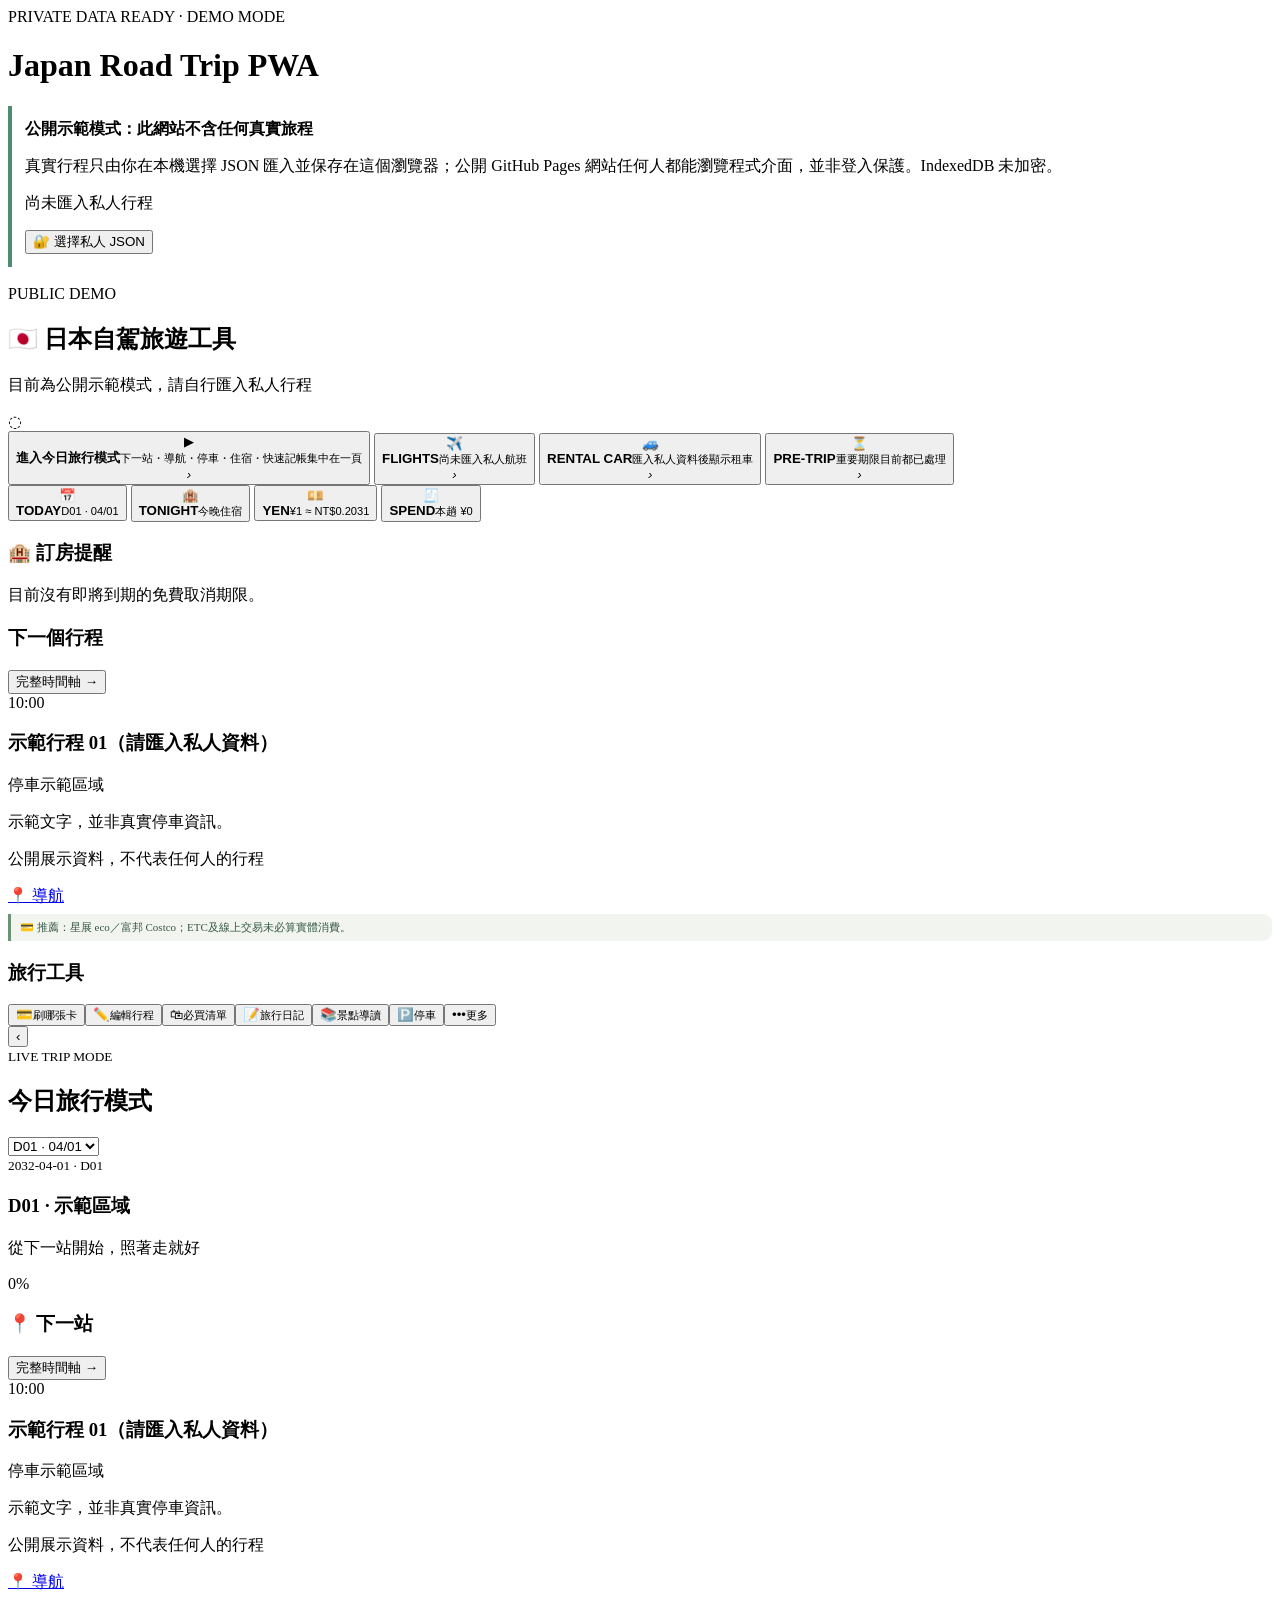
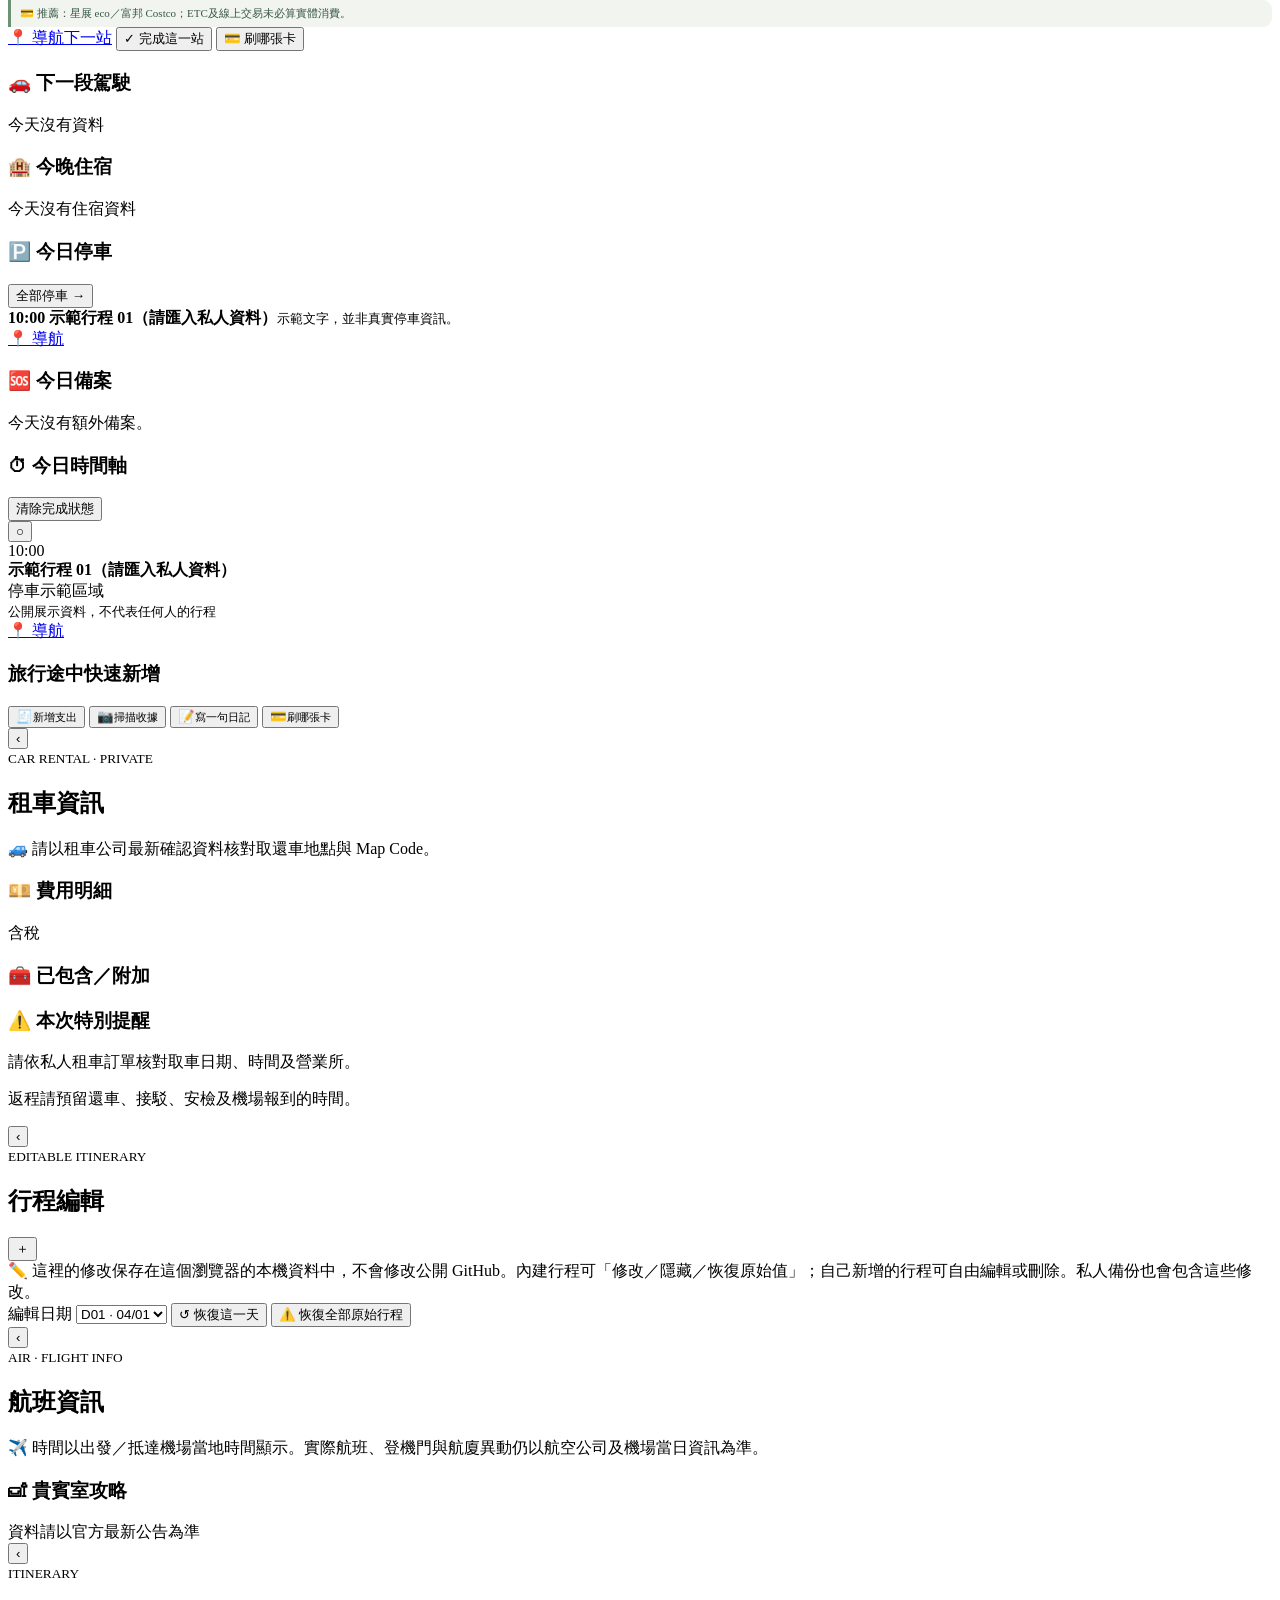
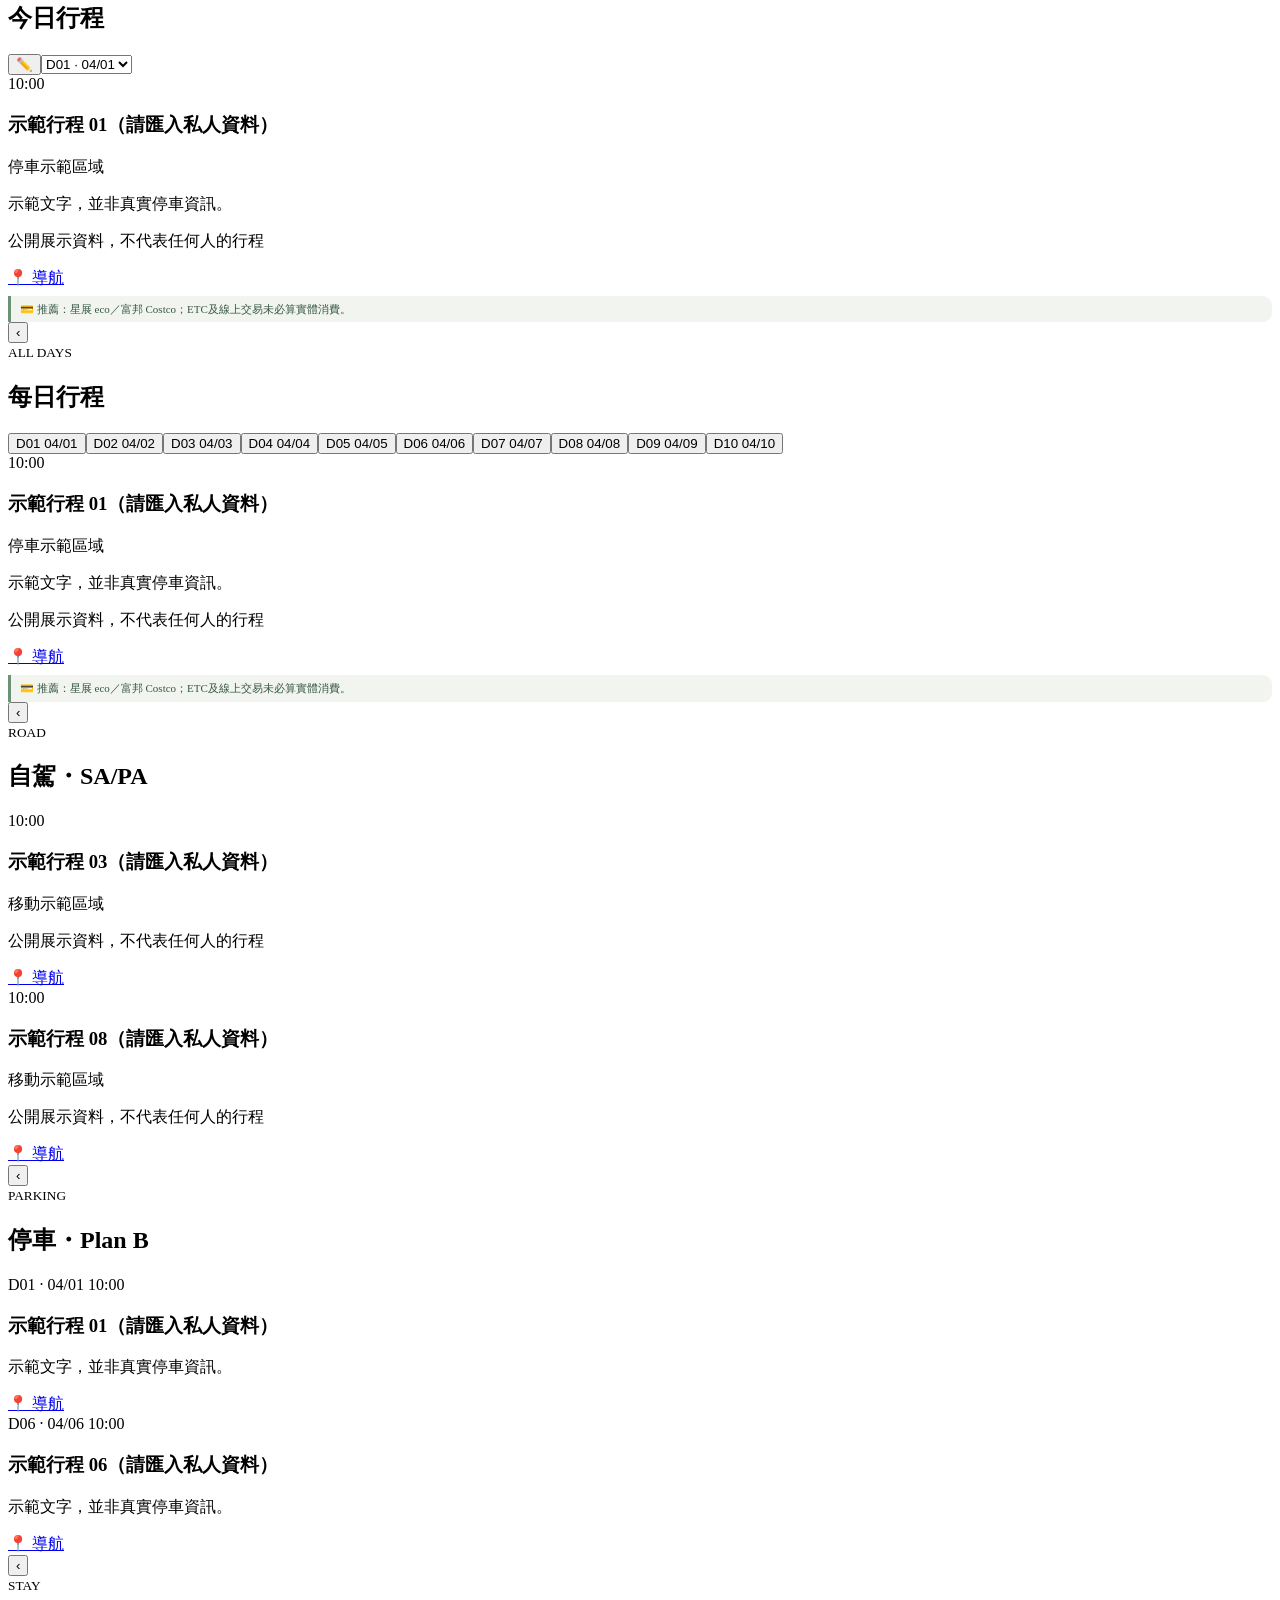
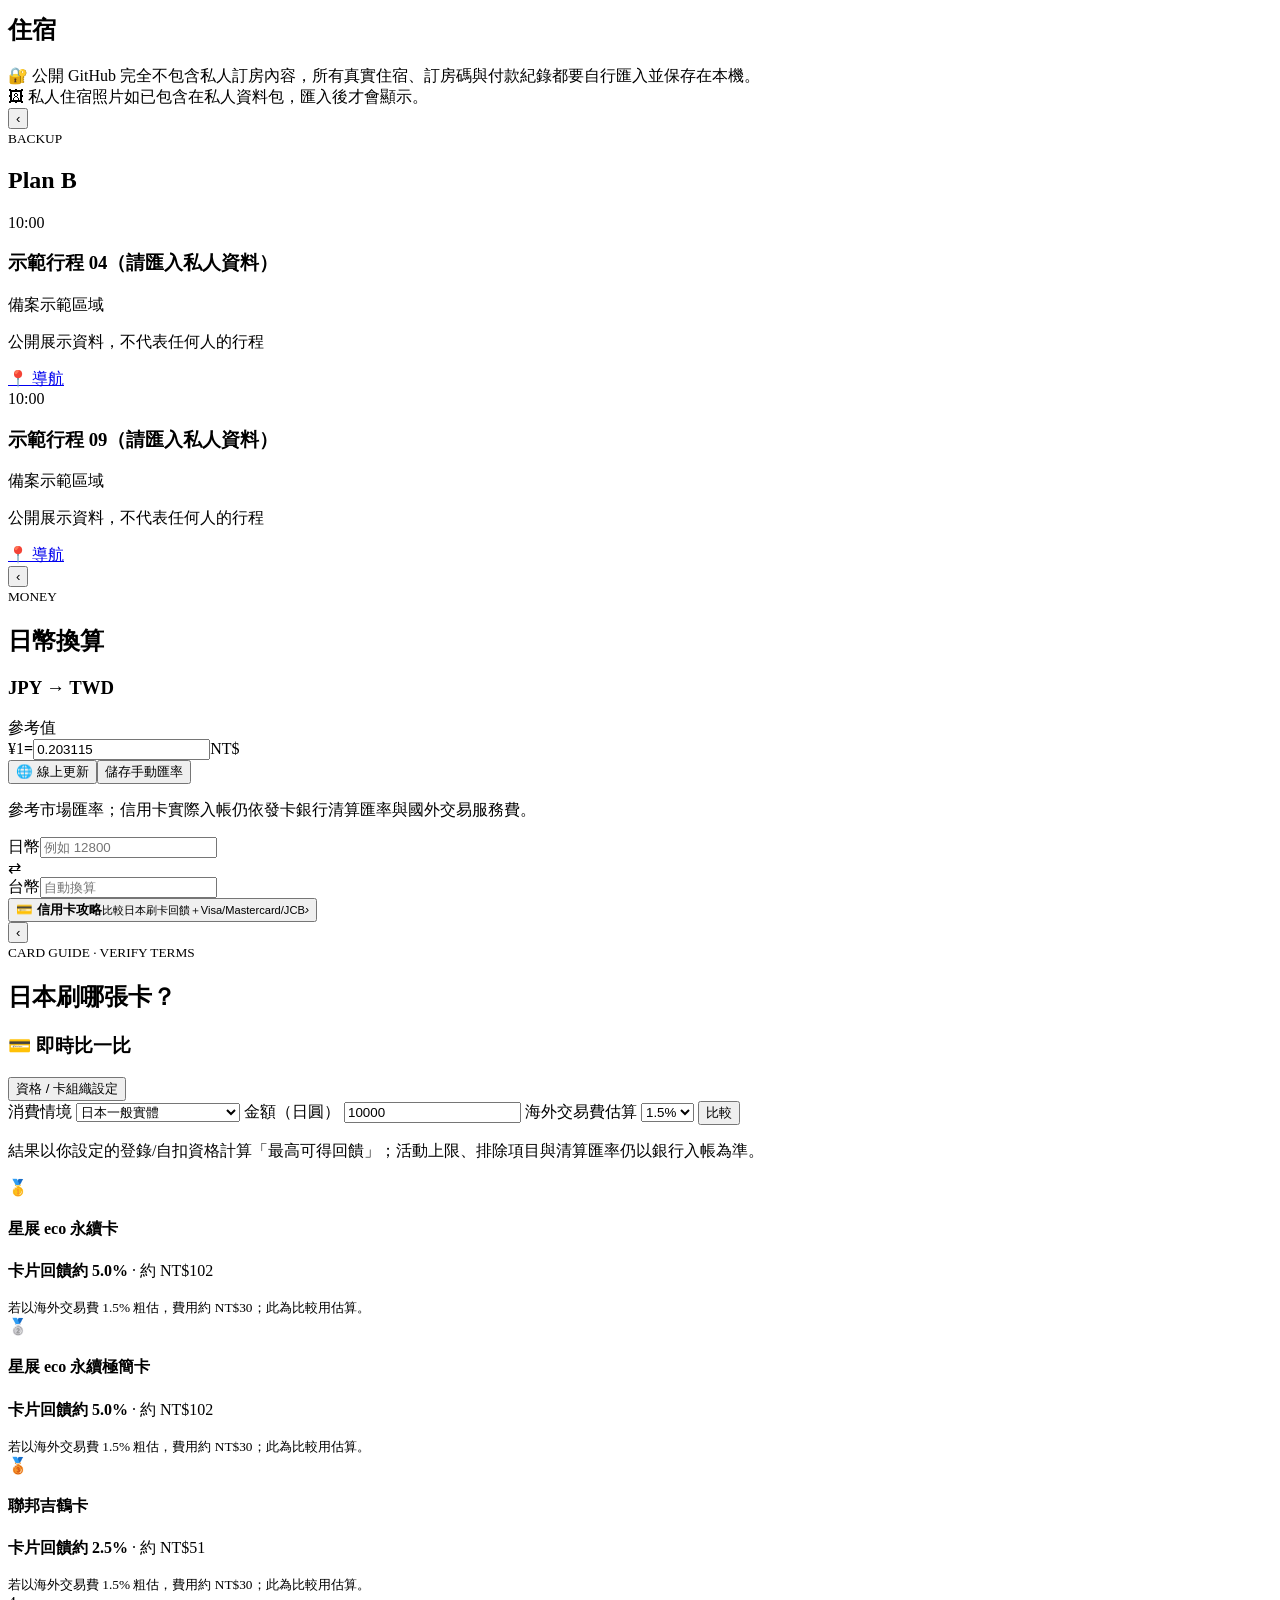
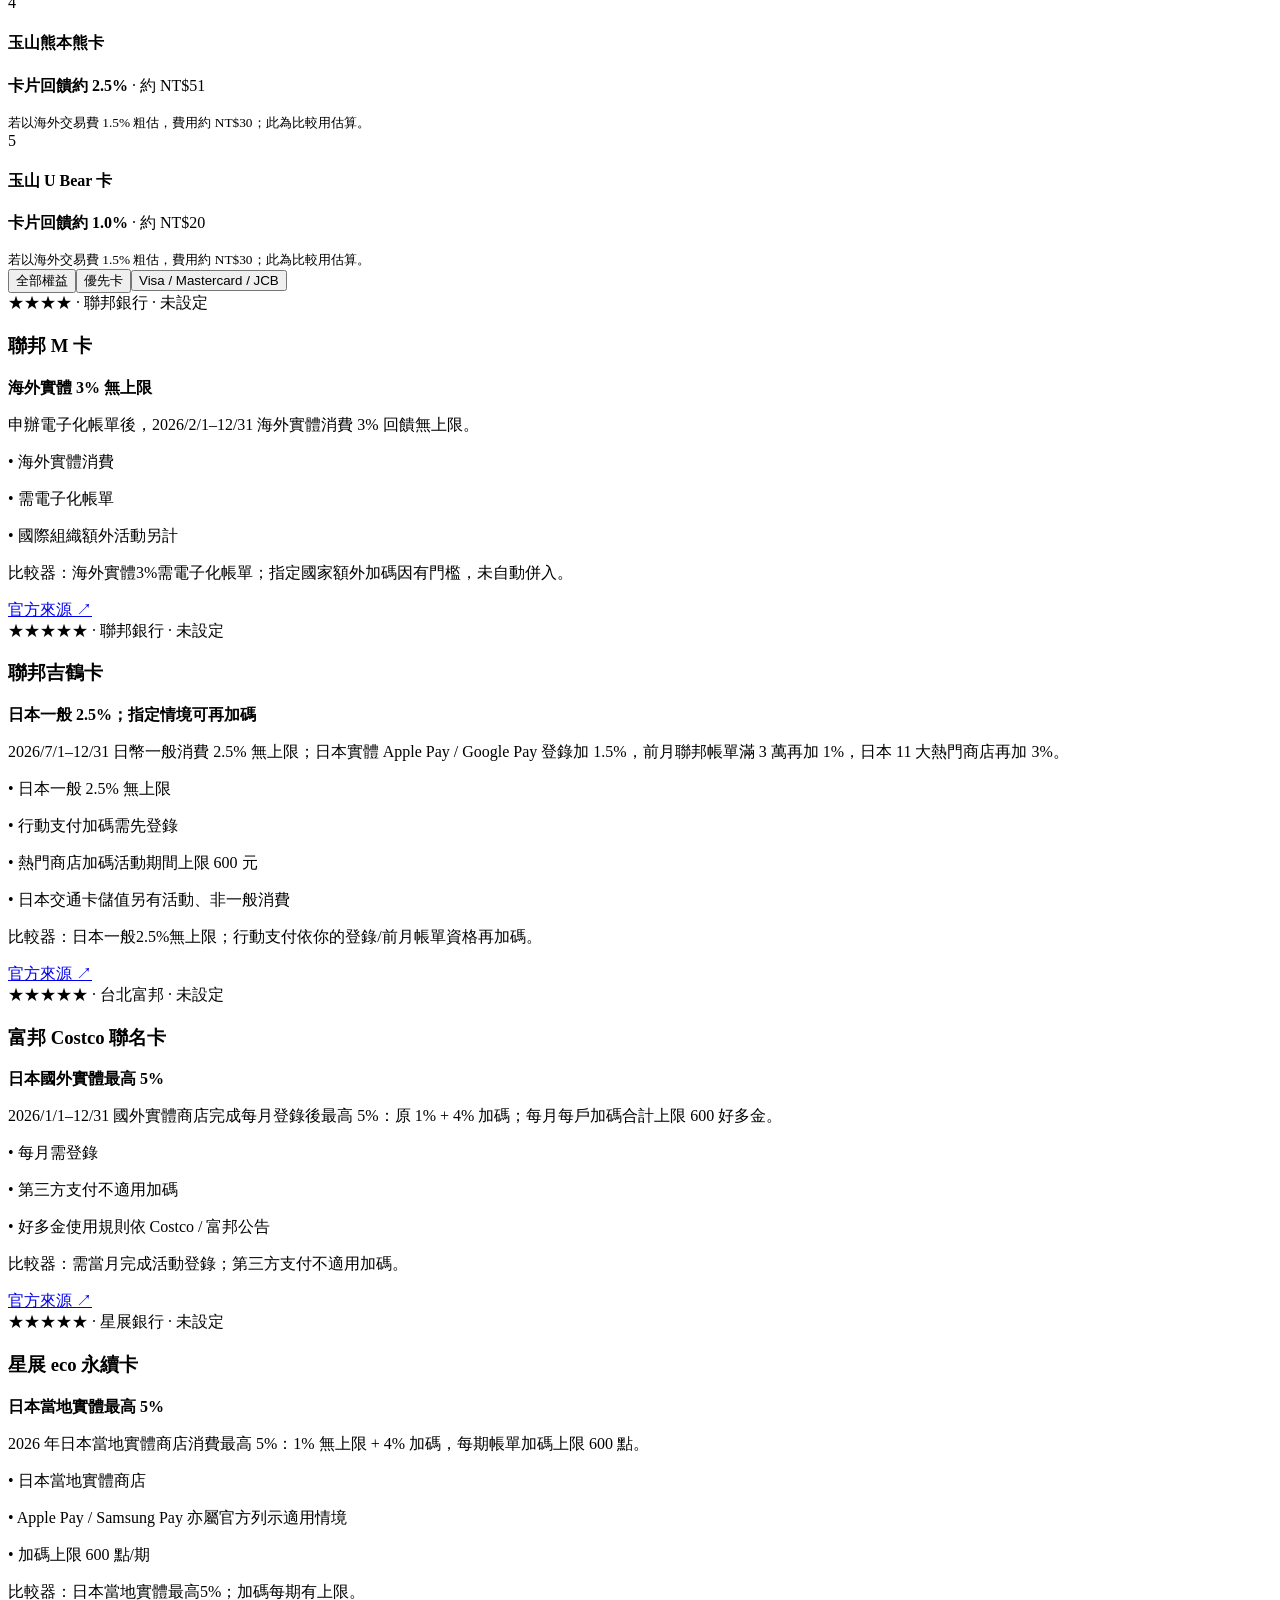
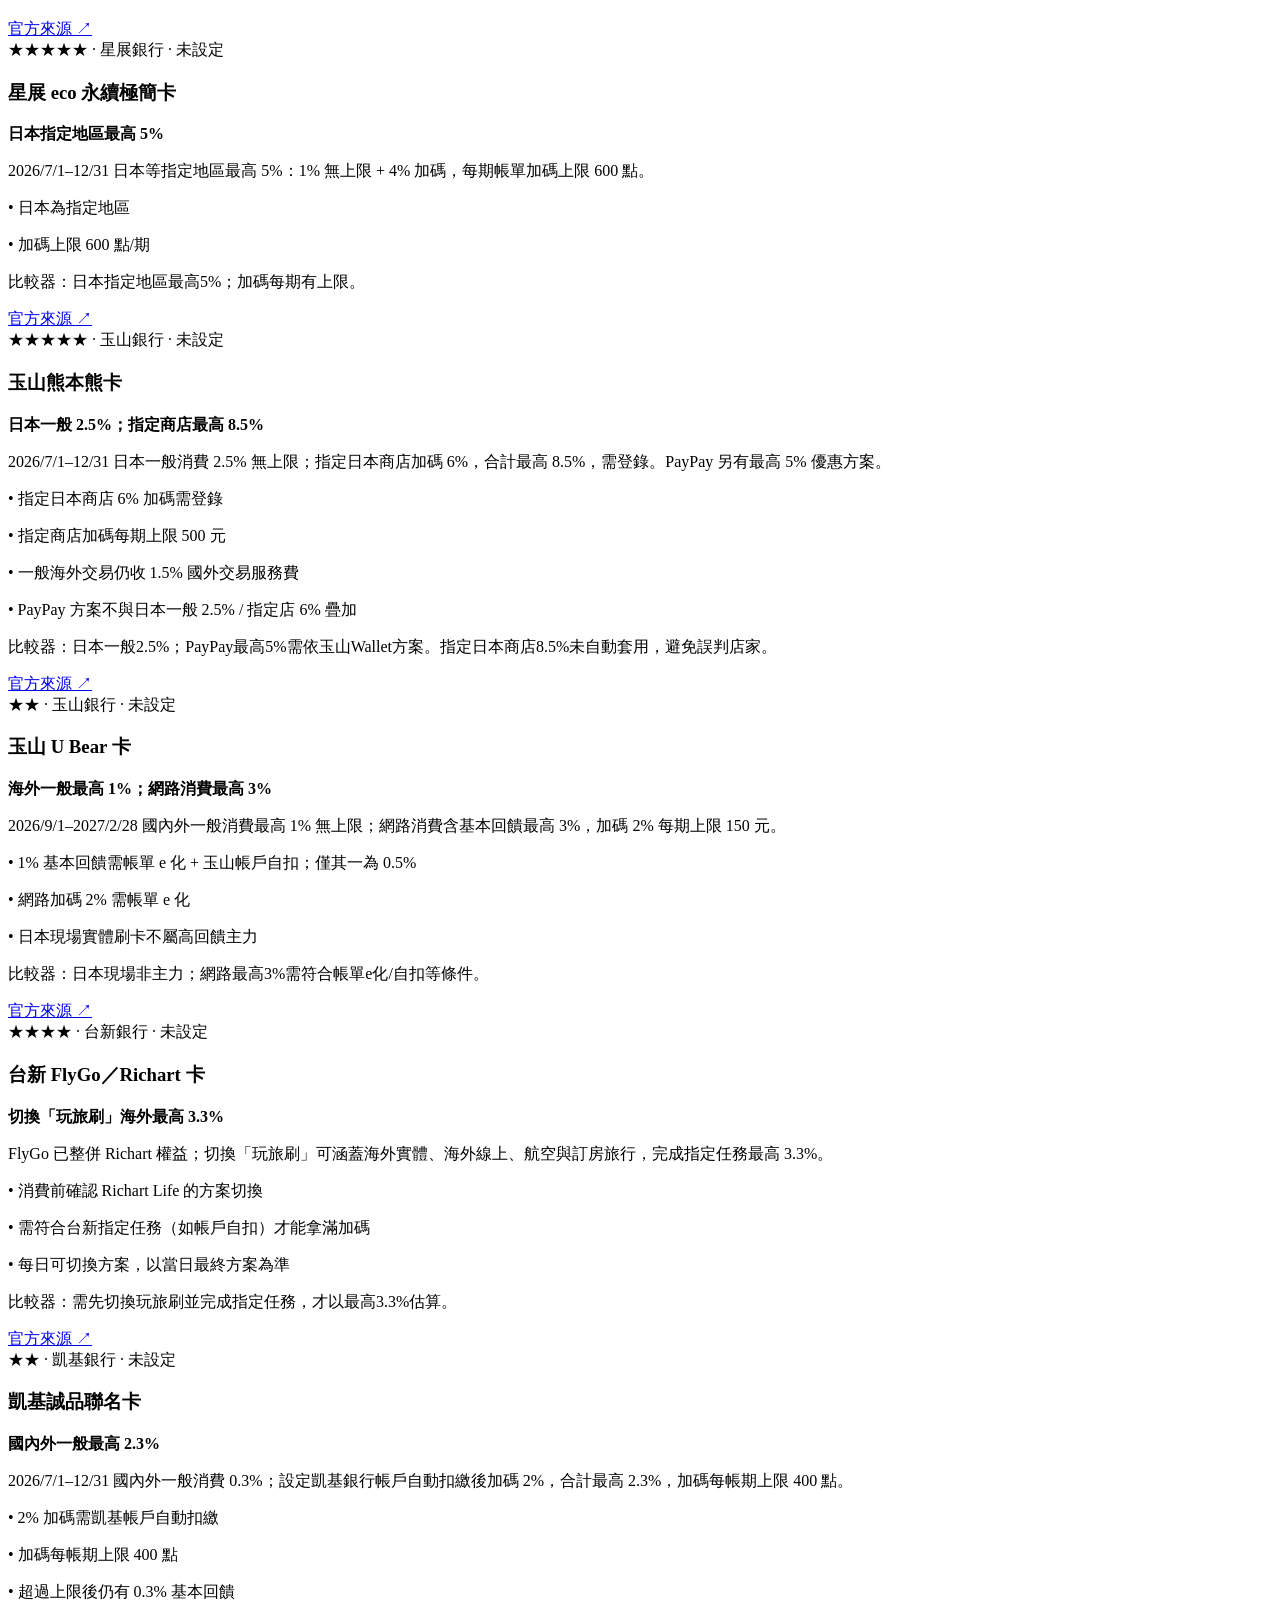
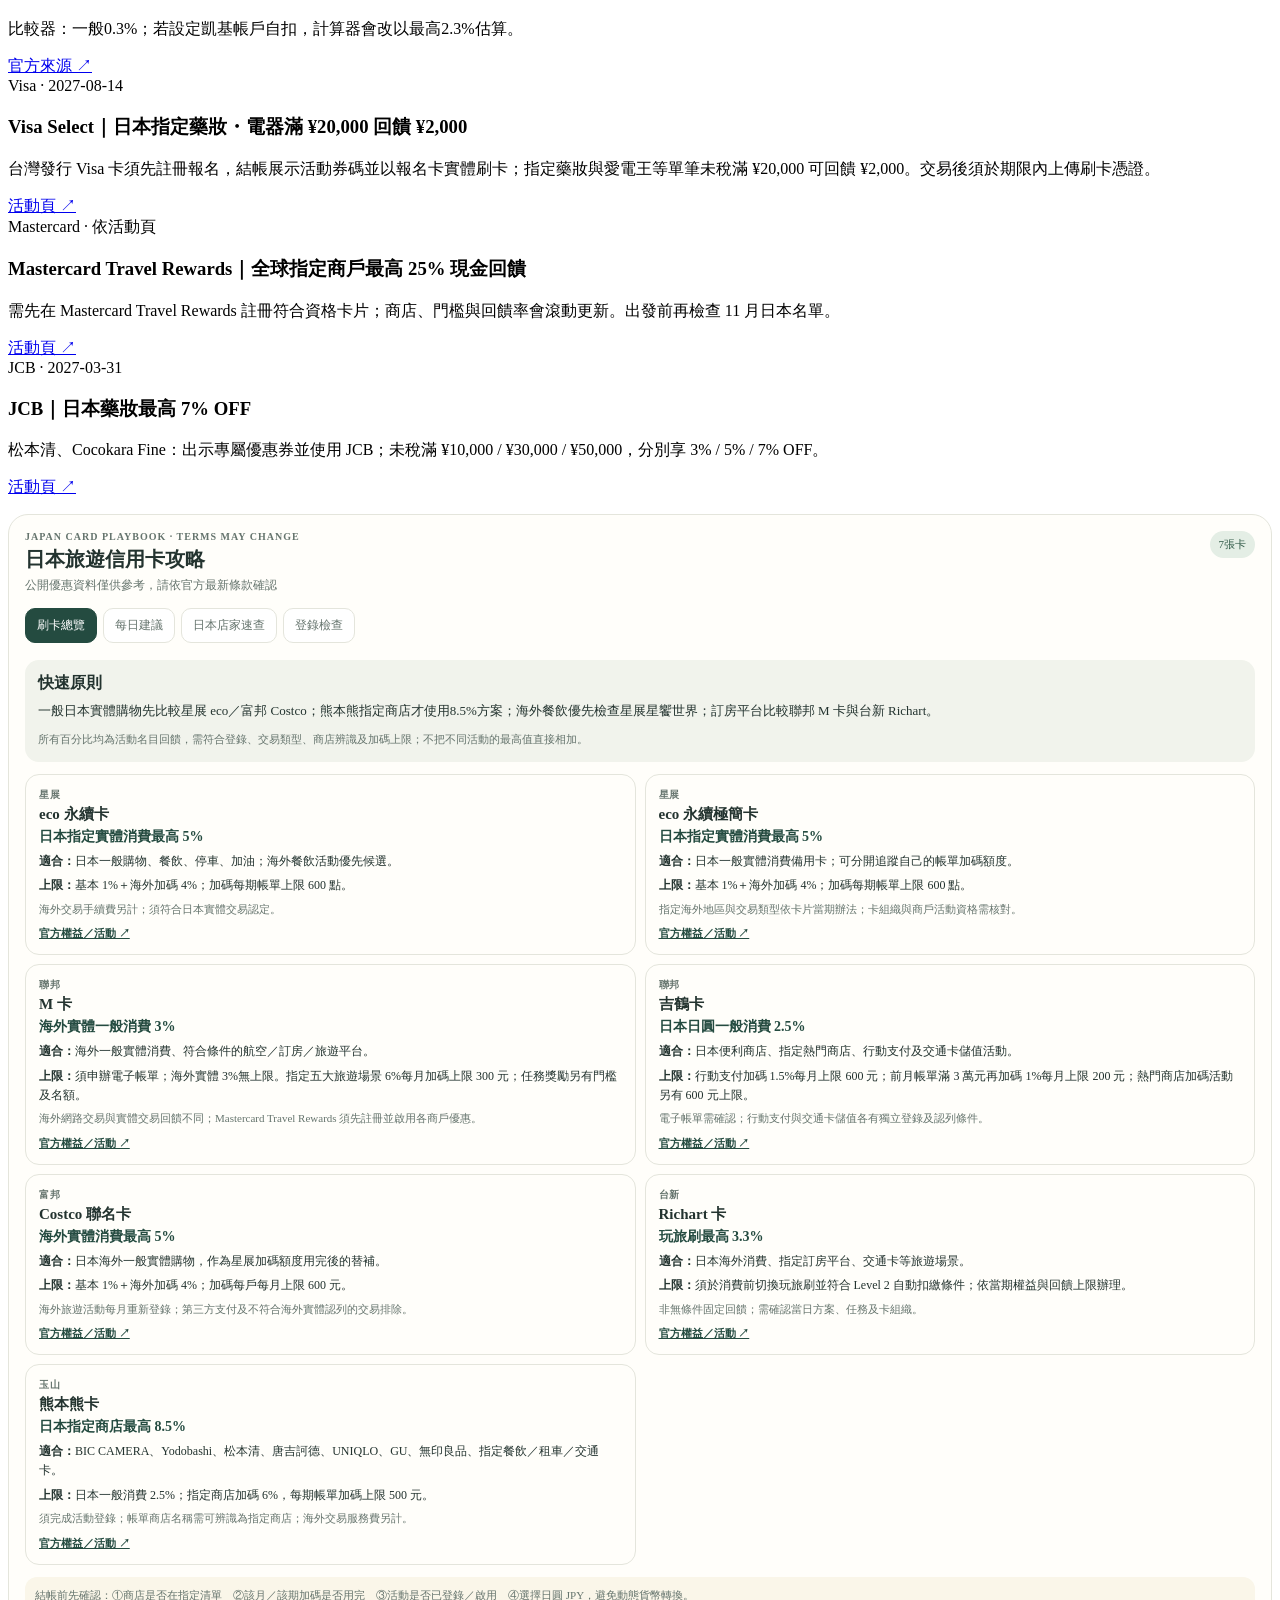
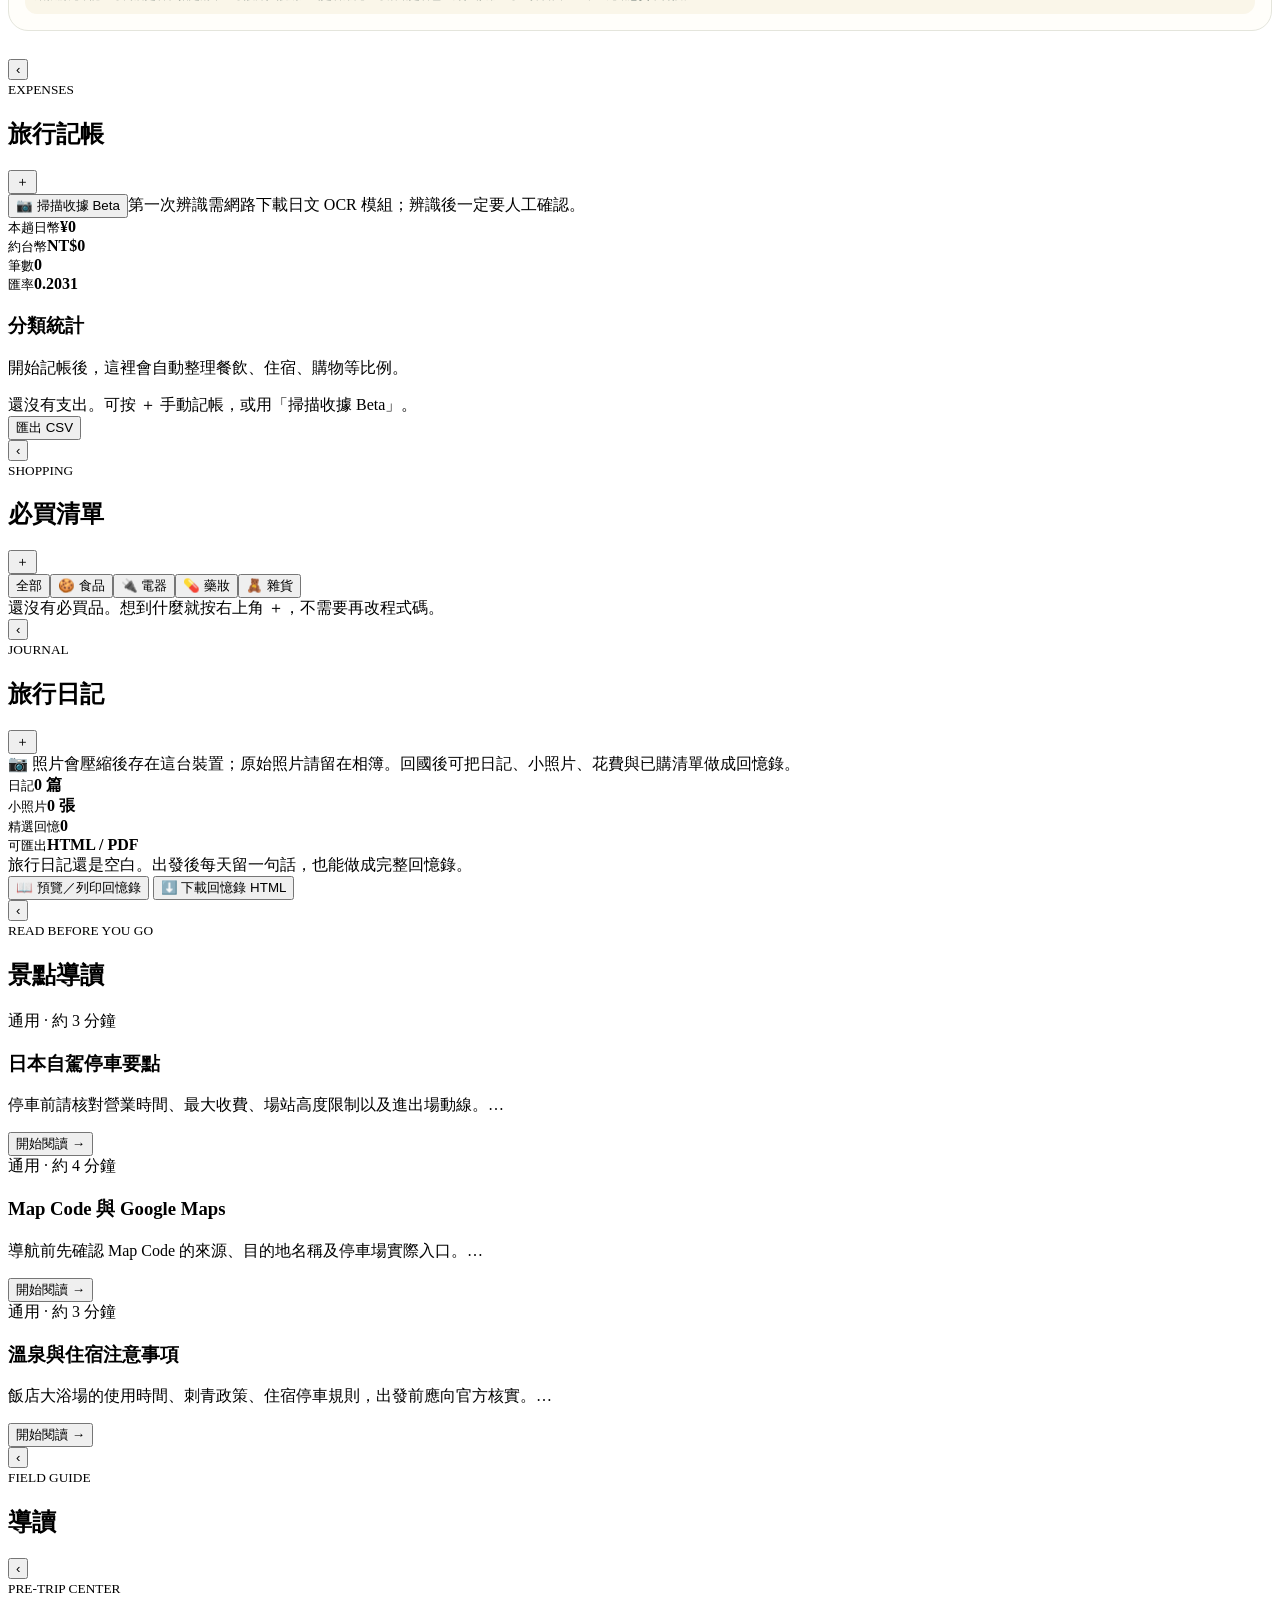
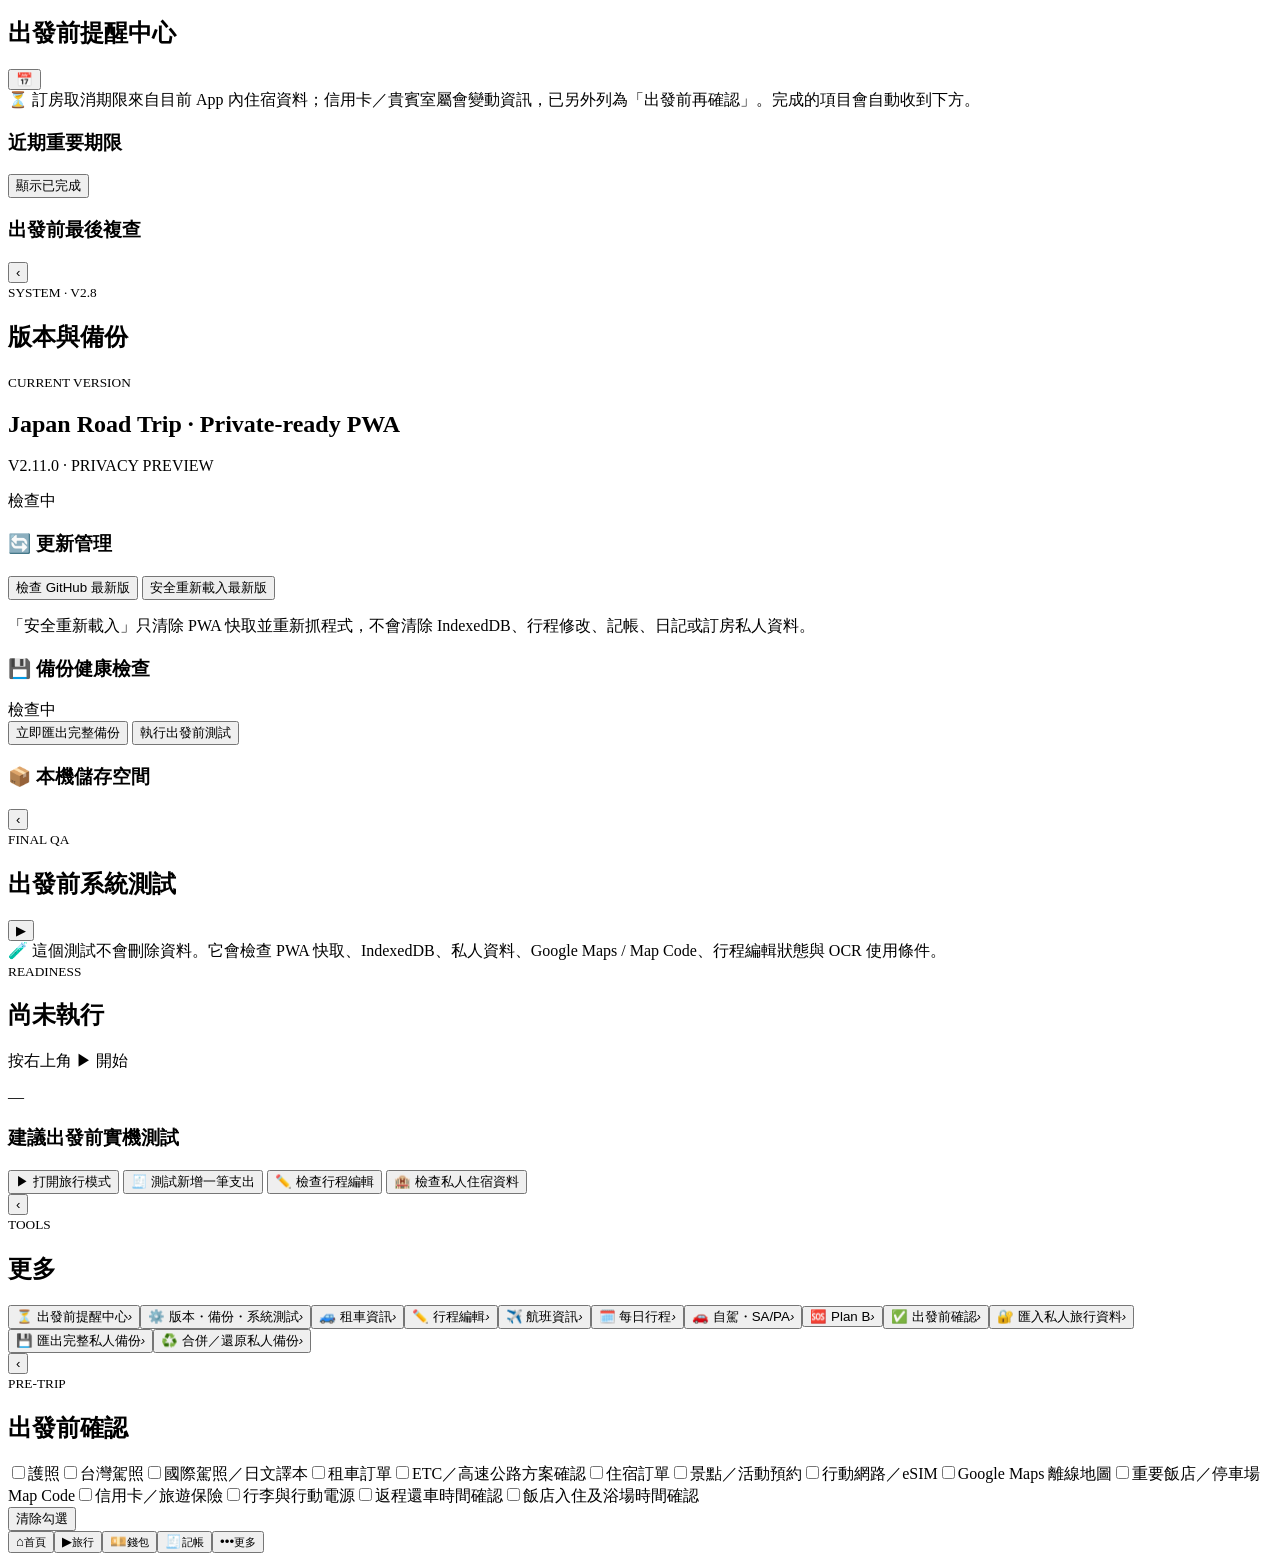
==== index.html @ 14ff3767 "Add files via upload" ====
<!doctype html>
<html lang="zh-Hant">
<head>
<meta charset="utf-8"><meta name="viewport" content="width=device-width,initial-scale=1,viewport-fit=cover">
<meta name="theme-color" content="#f4efe6"><meta name="apple-mobile-web-app-capable" content="yes"><meta name="apple-mobile-web-app-status-bar-style" content="default">
<title>Japan Road Trip · Private-ready PWA</title><link rel="manifest" href="manifest.json"><link rel="apple-touch-icon" href="icons/icon-192.png"><link rel="stylesheet" href="style.css">
</head>
<body>
<header class="topbar"><div><div class="eyebrow">PRIVATE DATA READY · DEMO MODE</div><h1>Japan Road Trip <span>PWA</span></h1></div><button class="iconbtn" id="installBtn" hidden>＋</button></header>
<main>
<section class="paper" id="privacyBanner" style="border-left:4px solid #508c72;margin:10px 0 18px;padding:13px">
  <b id="privacyMode">公開示範模式：此網站不含任何真實旅程</b>
  <p class="note">真實行程只由你在本機選擇 JSON 匯入並保存在這個瀏覽器；公開 GitHub Pages 網站任何人都能瀏覽程式介面，並非登入保護。IndexedDB 未加密。</p>
  <p class="note" id="importStatus">尚未匯入私人行程</p>
  <button class="primary" id="quickPrivateImport">🔐 選擇私人 JSON</button>
</section>
<section id="homeView" class="view active">
  <div class="hero-card"><div><span class="kicker" id="countdown">TRIP MODE</span><h2 id="heroTitle">🇯🇵 日本自駕旅遊工具</h2><p id="heroSub">目前為公開示範模式，請自行匯入私人行程</p></div><div class="sun">◌</div></div>
  <button class="trip-launch" data-go="trip"><span>▶</span><div><b>進入今日旅行模式</b><small>下一站・導航・停車・住宿・快速記帳集中在一頁</small></div><i>›</i></button>
  <button class="flight-strip" data-go="flights">
    <span>✈️</span><div><b>FLIGHTS</b><small id="homeFlightText">匯入私人資料後顯示航班</small></div><i>›</i>
  </button>
  <button class="rental-strip" data-go="rental">
    <span>🚙</span><div><b>RENTAL CAR</b><small>匯入私人資料後顯示租車</small></div><i>›</i>
  </button>
  <button class="pretrip-strip" data-go="pretrip">
    <span>⏳</span><div><b>PRE-TRIP</b><small id="homeReminderText">下一個重要期限載入中…</small></div><i>›</i>
  </button>
  <div class="dashboard-grid">
    <button class="dash" data-go="today"><span>📅</span><div><b>TODAY</b><small id="homeTodayText">今日行程</small></div></button>
    <button class="dash" data-go="hotels"><span>🏨</span><div><b>TONIGHT</b><small id="homeHotelText">今晚住宿</small></div></button>
    <button class="dash" data-go="wallet"><span>💴</span><div><b>YEN</b><small id="homeRateText">更新匯率</small></div></button>
    <button class="dash" data-go="expenses"><span>🧾</span><div><b>SPEND</b><small id="homeSpendText">本趟 ¥0</small></div></button>
  </div>
  <section id="homeBookingAlert" class="paper booking-alert"></section>
  <section class="paper"><div class="section-head"><h3>下一個行程</h3><button class="textlink" data-go="today">完整時間軸 →</button></div><div id="nextItem"></div></section>
  <section class="paper"><div class="section-head"><h3>旅行工具</h3></div><div class="tool-grid">
    <button data-go="cards">💳<small>刷哪張卡</small></button><button data-go="itineraryEdit">✏️<small>編輯行程</small></button><button data-go="shopping">🛍<small>必買清單</small></button><button data-go="notes">📝<small>旅行日記</small></button><button data-go="guides">📚<small>景點導讀</small></button><button data-go="parking">🅿️<small>停車</small></button><button data-go="more">•••<small>更多</small></button>
  </div></section>
</section>


<section id="tripView" class="view">
  <div class="page-title trip-title">
    <button class="back" data-go="home">‹</button>
    <div><small>LIVE TRIP MODE</small><h2>今日旅行模式</h2></div>
    <select id="tripDaySelect"></select>
  </div>

  <section class="trip-status">
    <div><small id="tripDateLabel">TODAY</small><h3 id="tripDayTitle">D01</h3><p id="tripProgressText">準備出發</p></div>
    <div class="progress-ring" id="tripProgressRing"><span>0%</span></div>
  </section>

  <section id="tripRentalSection" class="paper trip-rental-section" hidden>
    <div class="section-head"><h3>🚙 今日租車</h3><button class="textlink" data-go="rental">租車詳情 →</button></div>
    <div id="tripRentalCard"></div>
  </section>

  <section id="tripFlightSection" class="paper trip-flight-section" hidden>
    <div class="section-head"><h3>✈️ 今日航班</h3><button class="textlink" data-go="flights">航班詳情 →</button></div>
    <div id="tripFlightCard"></div>
  </section>

  <section class="paper trip-next">
    <div class="section-head"><h3>📍 下一站</h3><button class="textlink" id="tripFullTimeline">完整時間軸 →</button></div>
    <div id="tripNextItem"></div>
    <div class="quick-actions" id="tripQuickActions"></div>
  </section>

  <section class="trip-mini-grid">
    <article class="paper mini-panel">
      <div class="section-head"><h3>🚗 下一段駕駛</h3></div>
      <div id="tripDrive"></div>
    </article>
    <article class="paper mini-panel">
      <div class="section-head"><h3>🏨 今晚住宿</h3></div>
      <div id="tripHotel"></div>
    </article>
  </section>

  <section class="paper">
    <div class="section-head"><h3>🅿️ 今日停車</h3><button class="textlink" data-go="parking">全部停車 →</button></div>
    <div id="tripParking" class="compact-stack"></div>
  </section>

  <section class="paper">
    <div class="section-head"><h3>🆘 今日備案</h3></div>
    <div id="tripPlanB" class="compact-stack"></div>
  </section>

  <section class="paper">
    <div class="section-head"><h3>⏱ 今日時間軸</h3><button class="textlink" id="clearTripDone">清除完成狀態</button></div>
    <div id="tripTimeline" class="trip-timeline"></div>
  </section>

  <section class="paper quick-capture">
    <div class="section-head"><h3>旅行途中快速新增</h3></div>
    <div class="tool-grid">
      <button id="tripAddExpense">🧾<small>新增支出</small></button>
      <button id="tripScanReceipt">📷<small>掃描收據</small></button>
      <button id="tripAddNote">📝<small>寫一句日記</small></button>
      <button data-go="cards">💳<small>刷哪張卡</small></button>
    </div>
  </section>
</section>




<section id="rentalView" class="view">
  <div class="page-title"><button class="back" data-go="home">‹</button><div><small>CAR RENTAL · PRIVATE</small><h2>租車資訊</h2></div></div>
  <div class="notice">🚙 請以租車公司最新確認資料核對取還車地點與 Map Code。</div>

  <section id="rentalHero" class="rental-hero"></section>

  <div class="rental-office-grid">
    <section id="rentalPickup" class="paper"></section>
    <section id="rentalReturn" class="paper"></section>
  </div>

  <section class="paper">
    <div class="section-head"><h3>💴 費用明細</h3><span class="tag">含稅</span></div>
    <div id="rentalCosts" class="cost-table"></div>
  </section>

  <section class="paper">
    <div class="section-head"><h3>🧰 已包含／附加</h3></div>
    <div id="rentalIncluded" class="included-grid"></div>
  </section>

  <section class="paper rental-alert">
    <div class="section-head"><h3>⚠️ 本次特別提醒</h3></div>
    <p>請依私人租車訂單核對取車日期、時間及營業所。</p>
    <p>返程請預留還車、接駁、安檢及機場報到的時間。</p>
  </section>
</section>

<section id="itineraryEditView" class="view">
  <div class="page-title">
    <button class="back" data-go="more">‹</button>
    <div><small>EDITABLE ITINERARY</small><h2>行程編輯</h2></div>
    <button class="roundadd" id="addItineraryBtn">＋</button>
  </div>

  <div class="notice">
    ✏️ 這裡的修改保存在這個瀏覽器的本機資料中，不會修改公開 GitHub。內建行程可「修改／隱藏／恢復原始值」；自己新增的行程可自由編輯或刪除。私人備份也會包含這些修改。
  </div>

  <section class="paper itinerary-editor-tools">
    <div class="editor-toolbar">
      <label>編輯日期
        <select id="itineraryEditDay"></select>
      </label>
      <button id="resetItineraryDay">↺ 恢復這一天</button>
      <button id="resetAllItinerary" class="danger-soft">⚠️ 恢復全部原始行程</button>
    </div>
  </section>

  <div id="itineraryEditorList" class="editor-list"></div>
</section>

<section id="flightsView" class="view">
  <div class="page-title"><button class="back" data-go="home">‹</button><div><small>AIR · FLIGHT INFO</small><h2>航班資訊</h2></div></div>
  <div class="notice">✈️ 時間以出發／抵達機場當地時間顯示。實際航班、登機門與航廈異動仍以航空公司及機場當日資訊為準。</div>
  <div id="flightReminder"></div>
  <div id="flightList" class="flight-list"></div>
  <div class="section-head lounge-section-head"><h3>🛋 貴賓室攻略</h3><span class="tag">資料請以官方最新公告為準</span></div>
  <div id="loungeList" class="lounge-list"></div>
</section>

<section id="todayView" class="view"><div class="page-title"><button class="back" data-go="home">‹</button><div><small>ITINERARY</small><h2>今日行程</h2></div><div class="title-tools"><button class="small-edit-btn" data-go="itineraryEdit">✏️</button><select id="todaySelect"></select></div></div><div id="todayList" class="timeline"></div></section>
<section id="daysView" class="view"><div class="page-title"><button class="back" data-go="home">‹</button><div><small>ALL DAYS</small><h2>每日行程</h2></div></div><div id="daysTabs" class="day-tabs"></div><div id="daysList" class="timeline"></div></section>
<section id="driveView" class="view"><div class="page-title"><button class="back" data-go="more">‹</button><div><small>ROAD</small><h2>自駕・SA/PA</h2></div></div><div id="driveList" class="timeline"></div></section>
<section id="parkingView" class="view"><div class="page-title"><button class="back" data-go="home">‹</button><div><small>PARKING</small><h2>停車・Plan B</h2></div></div><div id="parkingList" class="card-list"></div></section>
<section id="hotelsView" class="view"><div class="page-title"><button class="back" data-go="home">‹</button><div><small>STAY</small><h2>住宿</h2></div></div><div class="privacy-banner">🔐 公開 GitHub 完全不包含私人訂房內容，所有真實住宿、訂房碼與付款紀錄都要自行匯入並保存在本機。</div><div class="notice image-fix-note">🖼 私人住宿照片如已包含在私人資料包，匯入後才會顯示。</div><div id="hotelList" class="hotel-grid"></div></section>
<section id="planbView" class="view"><div class="page-title"><button class="back" data-go="more">‹</button><div><small>BACKUP</small><h2>Plan B</h2></div></div><div id="planbList" class="timeline"></div></section>

<section id="walletView" class="view"><div class="page-title"><button class="back" data-go="home">‹</button><div><small>MONEY</small><h2>日幣換算</h2></div></div>
  <section class="paper rate-card"><div class="section-head"><h3>JPY → TWD</h3><span id="rateStamp" class="tag">尚未更新</span></div><div class="rate-row"><span>¥1</span><b>=</b><input id="rateInput" inputmode="decimal" value="0.203115"><span>NT$</span></div><div class="actions"><button id="fetchRate" class="primary">🌐 線上更新</button><button id="saveRate">儲存手動匯率</button></div><p class="hint">參考市場匯率；信用卡實際入帳仍依發卡銀行清算匯率與國外交易服務費。</p></section>
  <section class="paper"><div class="converter"><label>日幣<input id="jpyInput" inputmode="numeric" placeholder="例如 12800"></label><div class="swap">⇄</div><label>台幣<input id="twdInput" inputmode="numeric" placeholder="自動換算"></label></div></section>
  <button class="bigmenu" data-go="cards">💳 <span><b>信用卡攻略</b><small>比較日本刷卡回饋＋Visa/Mastercard/JCB</small></span><i>›</i></button>
</section>

<section id="cardsView" class="view">
  <div class="page-title"><button class="back" data-go="wallet">‹</button><div><small>CARD GUIDE · VERIFY TERMS</small><h2>日本刷哪張卡？</h2></div></div>
  <section class="paper compare-card">
    <div class="section-head"><h3>💳 即時比一比</h3><button id="cardProfileBtn" class="textlink">資格 / 卡組織設定</button></div>
    <div class="compare-form">
      <label>消費情境
        <select id="cardScenario">
          <option value="physical">日本一般實體</option>
          <option value="mobile">Apple Pay / Google Pay</option>
          <option value="booking">海外網路 / 訂房</option>
          <option value="paypay">PayPay</option>
          <option value="drugstore">日本藥妝 / 電器</option>
        </select>
      </label>
      <label>金額（日圓）
        <input id="cardAmount" inputmode="numeric" value="10000">
      </label>
      <label>海外交易費估算
        <select id="foreignFee">
          <option value="1.5">1.5%</option>
          <option value="0">0%</option>
        </select>
      </label>
      <button id="compareCardsBtn" class="primary">比較</button>
    </div>
    <p class="hint">結果以你設定的登錄/自扣資格計算「最高可得回饋」；活動上限、排除項目與清算匯率仍以銀行入帳為準。</p>
    <div id="cardCompareResult" class="compare-results"></div>
  </section>
  <div class="filterchips" id="cardFilters"><button class="active" data-filter="all">全部權益</button><button data-filter="5">優先卡</button><button data-filter="network">Visa / Mastercard / JCB</button></div>
  <div id="cardsList" class="card-list"></div>
</section>

<section id="expensesView" class="view">
  <div class="page-title"><button class="back" data-go="home">‹</button><div><small>EXPENSES</small><h2>旅行記帳</h2></div><button class="roundadd" id="addExpenseBtn">＋</button></div>
  <div class="expense-tools"><button id="scanReceiptBtn" class="primary">📷 掃描收據 Beta</button><span id="ocrStatus" class="hint">第一次辨識需網路下載日文 OCR 模組；辨識後一定要人工確認。</span></div>
  <input type="file" id="receiptInput" accept="image/*" capture="environment" hidden>
  <div id="expenseSummary" class="summary-grid"></div>
  <div id="expenseBreakdown" class="paper expense-breakdown"></div>
  <div id="expenseList" class="card-list"></div>
  <div class="footer-actions"><button id="exportExpenses">匯出 CSV</button></div>
</section>

<section id="shoppingView" class="view"><div class="page-title"><button class="back" data-go="home">‹</button><div><small>SHOPPING</small><h2>必買清單</h2></div><button class="roundadd" id="addShoppingBtn">＋</button></div><div class="filterchips" id="shoppingFilters"><button class="active" data-cat="all">全部</button><button data-cat="食品">🍪 食品</button><button data-cat="電器">🔌 電器</button><button data-cat="藥妝">💊 藥妝</button><button data-cat="雜貨">🧸 雜貨</button></div><div id="shoppingList" class="card-list"></div></section>

<section id="notesView" class="view">
  <div class="page-title"><button class="back" data-go="home">‹</button><div><small>JOURNAL</small><h2>旅行日記</h2></div><button class="roundadd" id="addNoteBtn">＋</button></div>
  <div class="notice">📷 照片會壓縮後存在這台裝置；原始照片請留在相簿。回國後可把日記、小照片、花費與已購清單做成回憶錄。</div>
  <div id="noteSummary" class="summary-grid"></div>
  <div id="notesList" class="note-grid"></div>
  <div class="footer-actions">
    <button id="previewMemoir" class="primary">📖 預覽／列印回憶錄</button>
    <button id="downloadMemoir">⬇️ 下載回憶錄 HTML</button>
  </div>
</section>

<section id="guidesView" class="view"><div class="page-title"><button class="back" data-go="home">‹</button><div><small>READ BEFORE YOU GO</small><h2>景點導讀</h2></div></div><div id="guideList" class="card-list"></div></section>
<section id="guideDetailView" class="view"><div class="page-title"><button class="back" data-go="guides">‹</button><div><small>FIELD GUIDE</small><h2 id="guideTitle">導讀</h2></div></div><article id="guideBody" class="guide-paper"></article></section>


<section id="pretripView" class="view">
  <div class="page-title">
    <button class="back" data-go="more">‹</button>
    <div><small>PRE-TRIP CENTER</small><h2>出發前提醒中心</h2></div>
    <button id="exportReminderIcs" class="small-edit-btn">📅</button>
  </div>
  <div class="notice">⏳ 訂房取消期限來自目前 App 內住宿資料；信用卡／貴賓室屬會變動資訊，已另外列為「出發前再確認」。完成的項目會自動收到下方。</div>
  <div id="pretripSummary" class="summary-grid"></div>

  <section class="paper">
    <div class="section-head"><h3>近期重要期限</h3><button id="toggleDoneReminders" class="textlink">顯示已完成</button></div>
    <div id="reminderList" class="reminder-list"></div>
  </section>

  <section class="paper">
    <div class="section-head"><h3>出發前最後複查</h3></div>
    <div id="recheckList" class="reminder-list"></div>
  </section>
</section>

<section id="systemView" class="view">
  <div class="page-title">
    <button class="back" data-go="more">‹</button>
    <div><small>SYSTEM · V2.8</small><h2>版本與備份</h2></div>
  </div>

  <section class="system-hero">
    <div><small>CURRENT VERSION</small><h2>Japan Road Trip · Private-ready PWA</h2><p id="systemVersion">V2.11.0 · PRIVACY PREVIEW</p></div>
    <span id="updateBadge" class="system-badge">檢查中</span>
  </section>

  <section class="paper">
    <div class="section-head"><h3>🔄 更新管理</h3></div>
    <div id="updateStatus" class="system-status"></div>
    <div class="footer-actions">
      <button id="checkUpdateBtn">檢查 GitHub 最新版</button>
      <button id="reloadLatestBtn" class="primary">安全重新載入最新版</button>
    </div>
    <p class="hint">「安全重新載入」只清除 PWA 快取並重新抓程式，不會清除 IndexedDB、行程修改、記帳、日記或訂房私人資料。</p>
  </section>

  <section class="paper">
    <div class="section-head"><h3>💾 備份健康檢查</h3><span id="backupHealthBadge" class="tag">檢查中</span></div>
    <div id="backupHealth" class="health-grid"></div>
    <div class="footer-actions">
      <button id="systemExportBackup" class="primary">立即匯出完整備份</button>
      <button data-go="qa">執行出發前測試</button>
    </div>
  </section>

  <section class="paper">
    <div class="section-head"><h3>📦 本機儲存空間</h3></div>
    <div id="storageHealth" class="system-status"></div>
  </section>
</section>

<section id="qaView" class="view">
  <div class="page-title">
    <button class="back" data-go="system">‹</button>
    <div><small>FINAL QA</small><h2>出發前系統測試</h2></div>
    <button id="runQaBtn" class="small-edit-btn">▶</button>
  </div>

  <div class="notice">🧪 這個測試不會刪除資料。它會檢查 PWA 快取、IndexedDB、私人資料、Google Maps / Map Code、行程編輯狀態與 OCR 使用條件。</div>

  <section class="qa-score">
    <div><small>READINESS</small><h2 id="qaScore">尚未執行</h2><p id="qaSubtitle">按右上角 ▶ 開始</p></div>
    <div class="progress-ring qa-ring" id="qaRing"><span>—</span></div>
  </section>

  <div id="qaList" class="qa-list"></div>

  <section class="paper">
    <div class="section-head"><h3>建議出發前實機測試</h3></div>
    <div class="qa-manual">
      <button onclick="go('trip')">▶ 打開旅行模式</button>
      <button onclick="go('expenses')">🧾 測試新增一筆支出</button>
      <button onclick="go('itineraryEdit')">✏️ 檢查行程編輯</button>
      <button onclick="go('hotels')">🏨 檢查私人住宿資料</button>
    </div>
  </section>
</section>

<section id="moreView" class="view"><div class="page-title"><button class="back" data-go="home">‹</button><div><small>TOOLS</small><h2>更多</h2></div></div><div class="menu-list"><button data-go="pretrip">⏳ <span>出發前提醒中心</span><i>›</i></button><button data-go="system">⚙️ <span>版本・備份・系統測試</span><i>›</i></button><button data-go="rental">🚙 <span>租車資訊</span><i>›</i></button><button data-go="itineraryEdit">✏️ <span>行程編輯</span><i>›</i></button><button data-go="flights">✈️ <span>航班資訊</span><i>›</i></button><button data-go="days">🗓️ <span>每日行程</span><i>›</i></button><button data-go="drive">🚗 <span>自駕・SA/PA</span><i>›</i></button><button data-go="planb">🆘 <span>Plan B</span><i>›</i></button><button data-go="checklist">✅ <span>出發前確認</span><i>›</i></button><button id="importPrivateBtn">🔐 <span>匯入私人旅行資料</span><i>›</i></button><button id="exportBackupBtn">💾 <span>匯出完整私人備份</span><i>›</i></button><button id="importBackupBtn">♻️ <span>合併／還原私人備份</span><i>›</i></button></div><input type="file" id="importFile" accept="application/json" hidden><input type="file" id="backupFile" accept="application/json" hidden></section>
<section id="checklistView" class="view"><div class="page-title"><button class="back" data-go="more">‹</button><div><small>PRE-TRIP</small><h2>出發前確認</h2></div></div><div id="checklist" class="checklist"></div><div class="footer-actions"><button id="resetChecklist">清除勾選</button></div></section>
</main>
<nav class="bottom-nav"><button data-go="home" class="active"><span>⌂</span><small>首頁</small></button><button data-go="trip"><span>▶</span><small>旅行</small></button><button data-go="wallet"><span>💴</span><small>錢包</small></button><button data-go="expenses"><span>🧾</span><small>記帳</small></button><button data-go="more"><span>•••</span><small>更多</small></button></nav>

<dialog id="editDialog"><form method="dialog" id="editForm"><div class="modal-head"><h3 id="dialogTitle">新增</h3><button value="cancel" class="close">×</button></div><div id="dialogFields"></div><div class="modal-actions"><button value="cancel">取消</button><button value="default" id="dialogSave" class="primary">儲存</button></div></form></dialog>
<script src="data.js"></script><script src="reference.js"></script><script src="db.js"></script><script src="card-guide-public.js"></script><script src="private-store.js"></script><script src="bootstrap.js"></script>
</body></html>
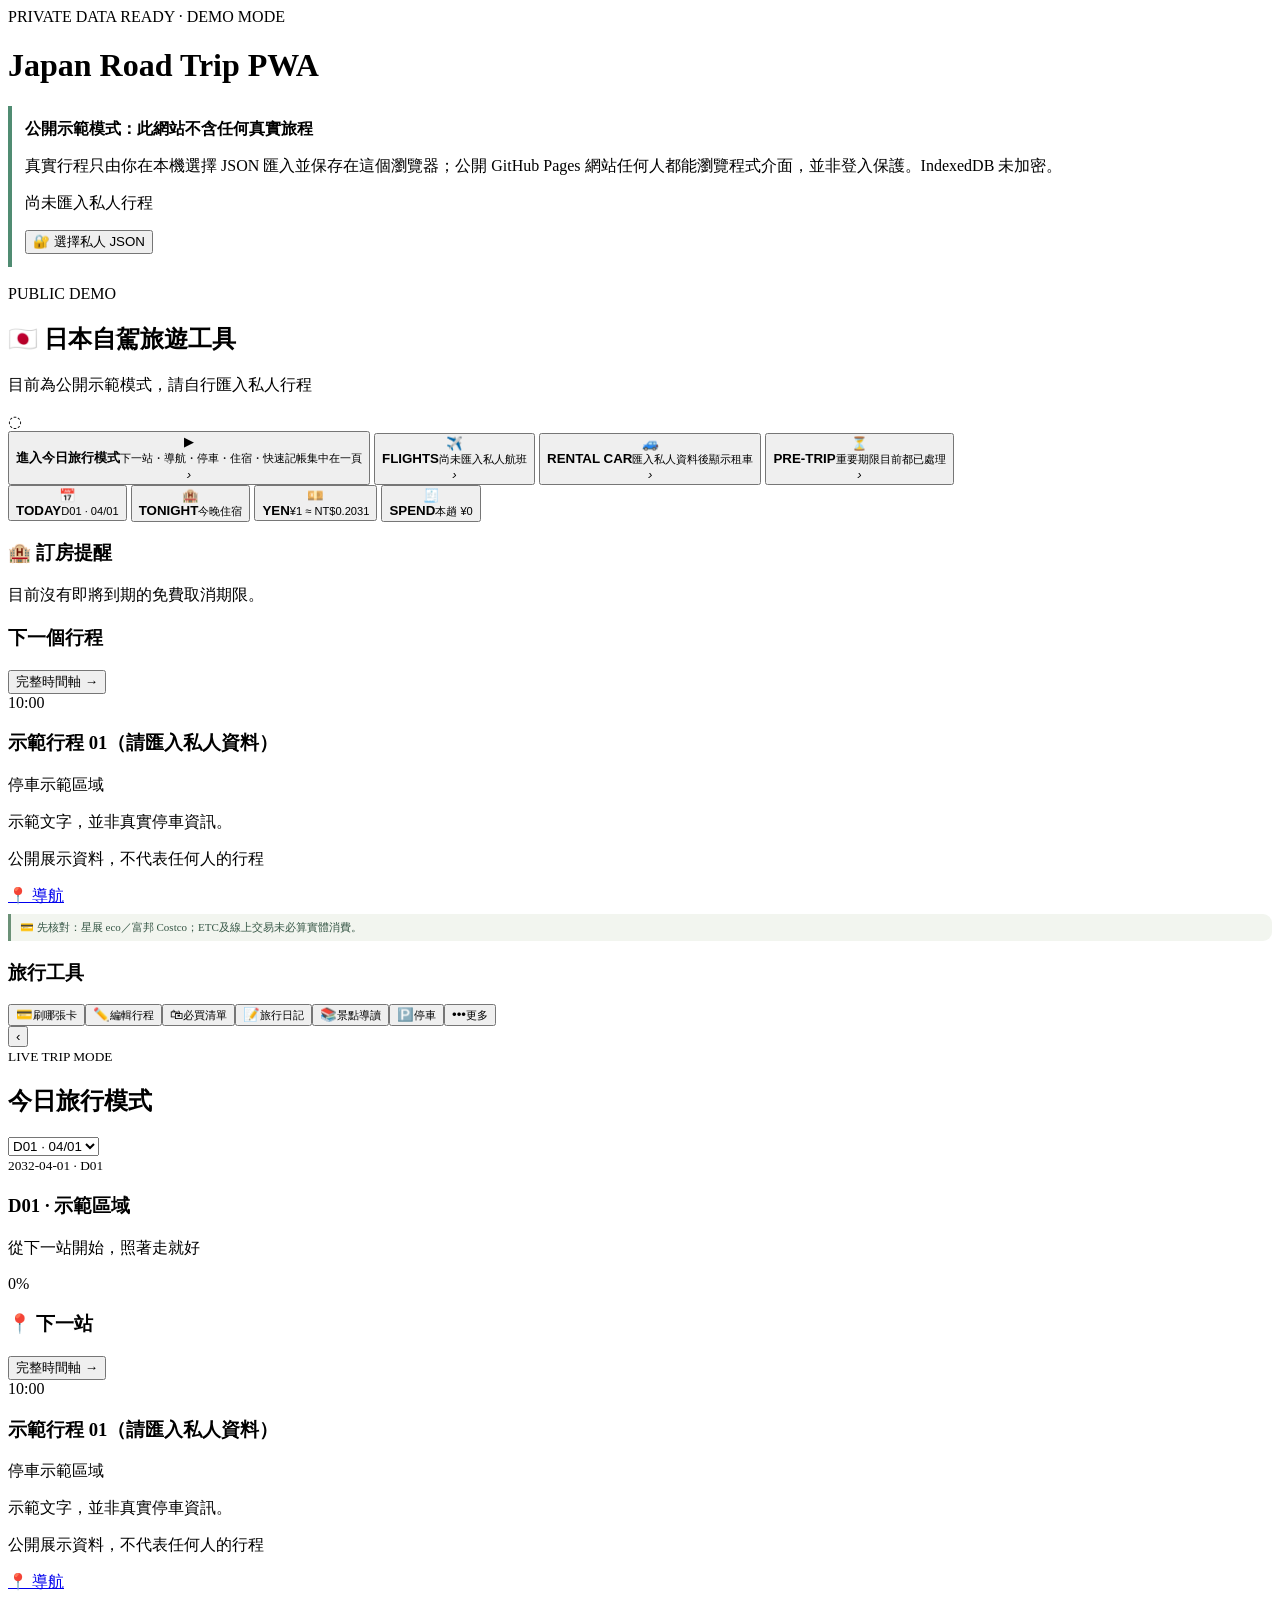
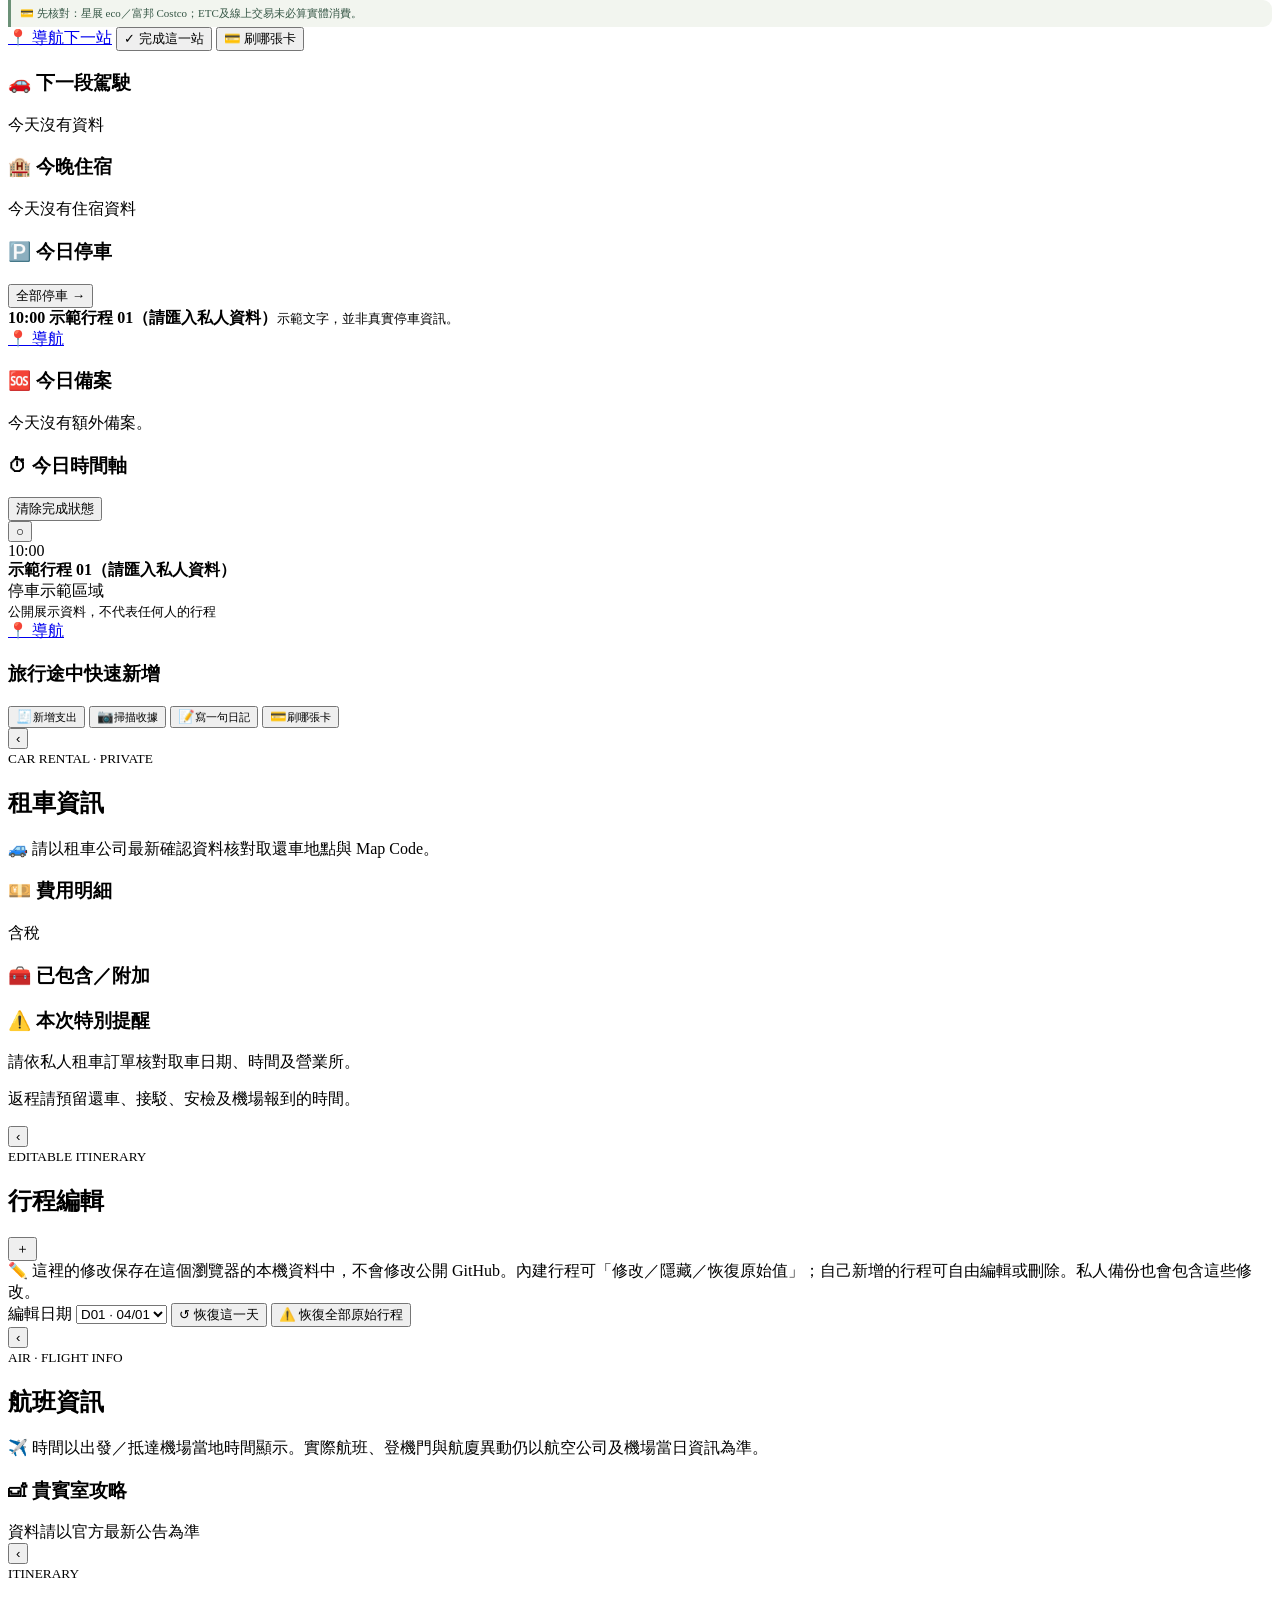
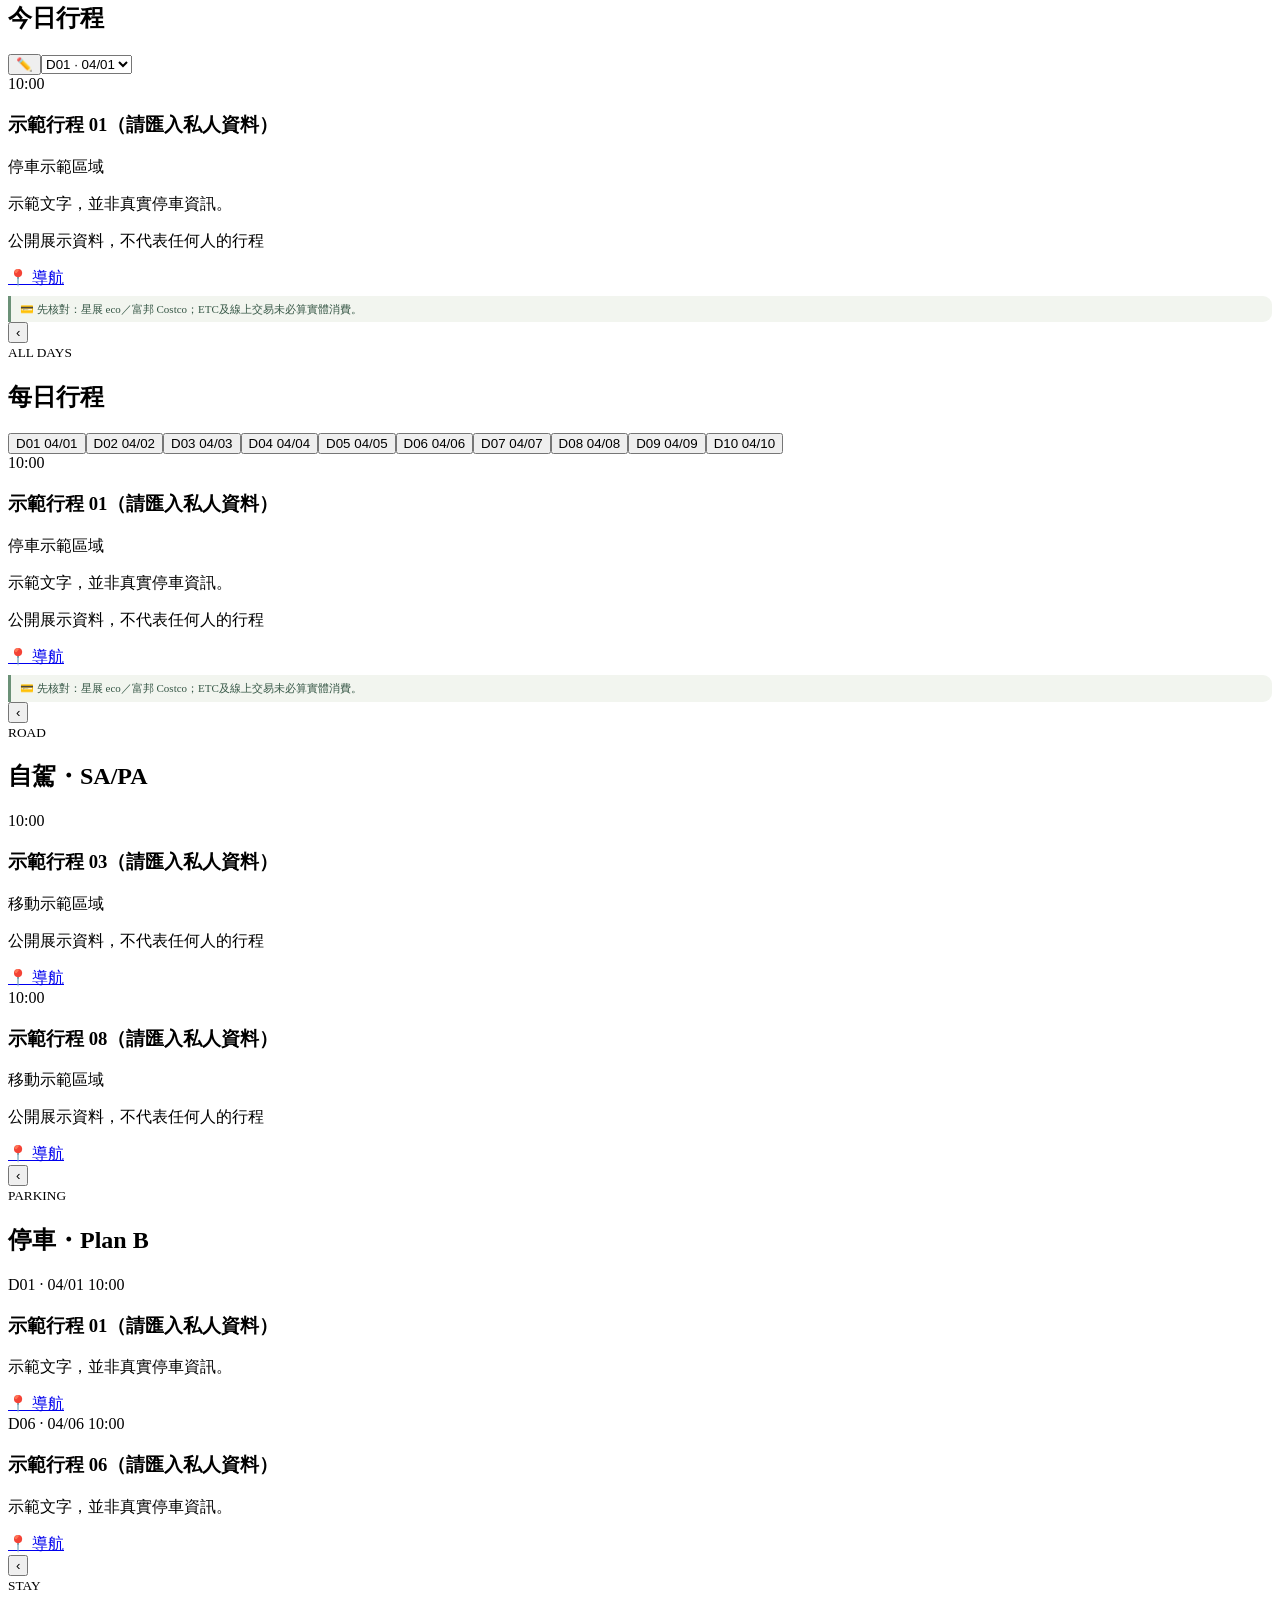
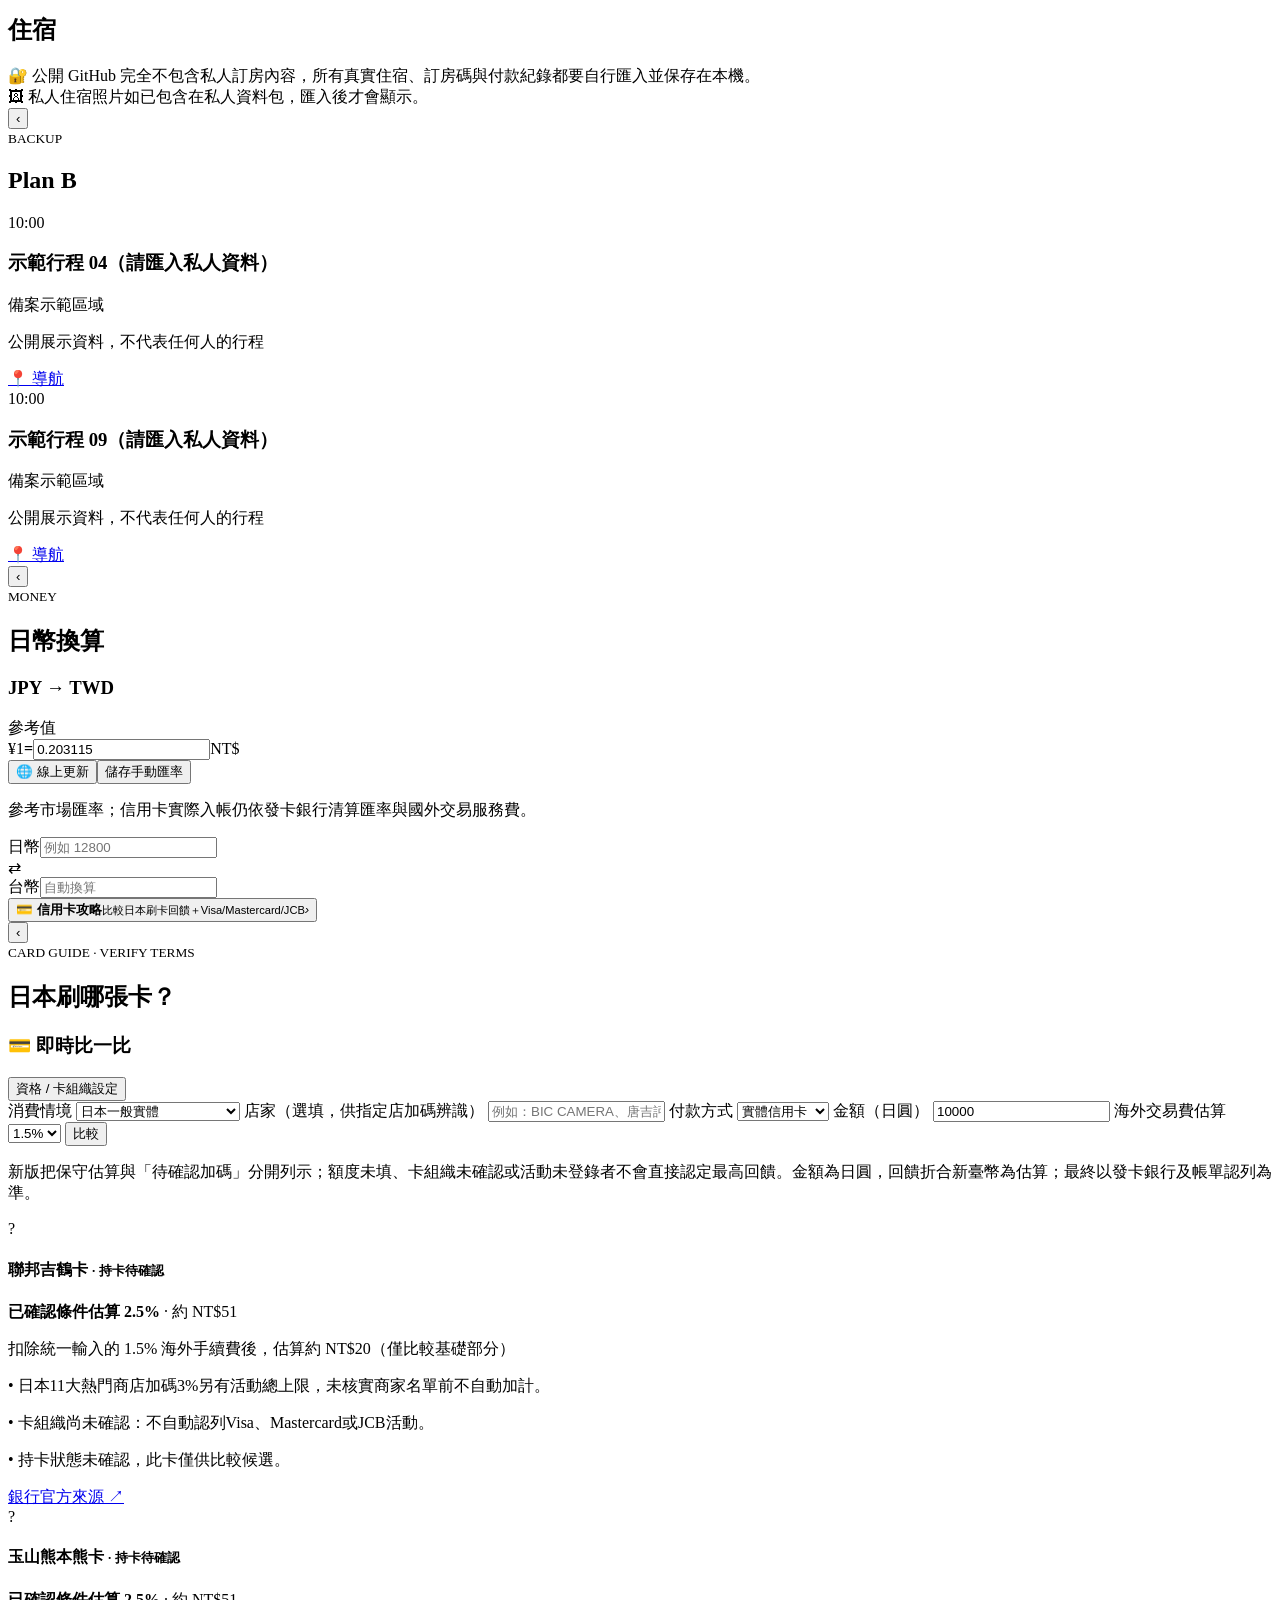
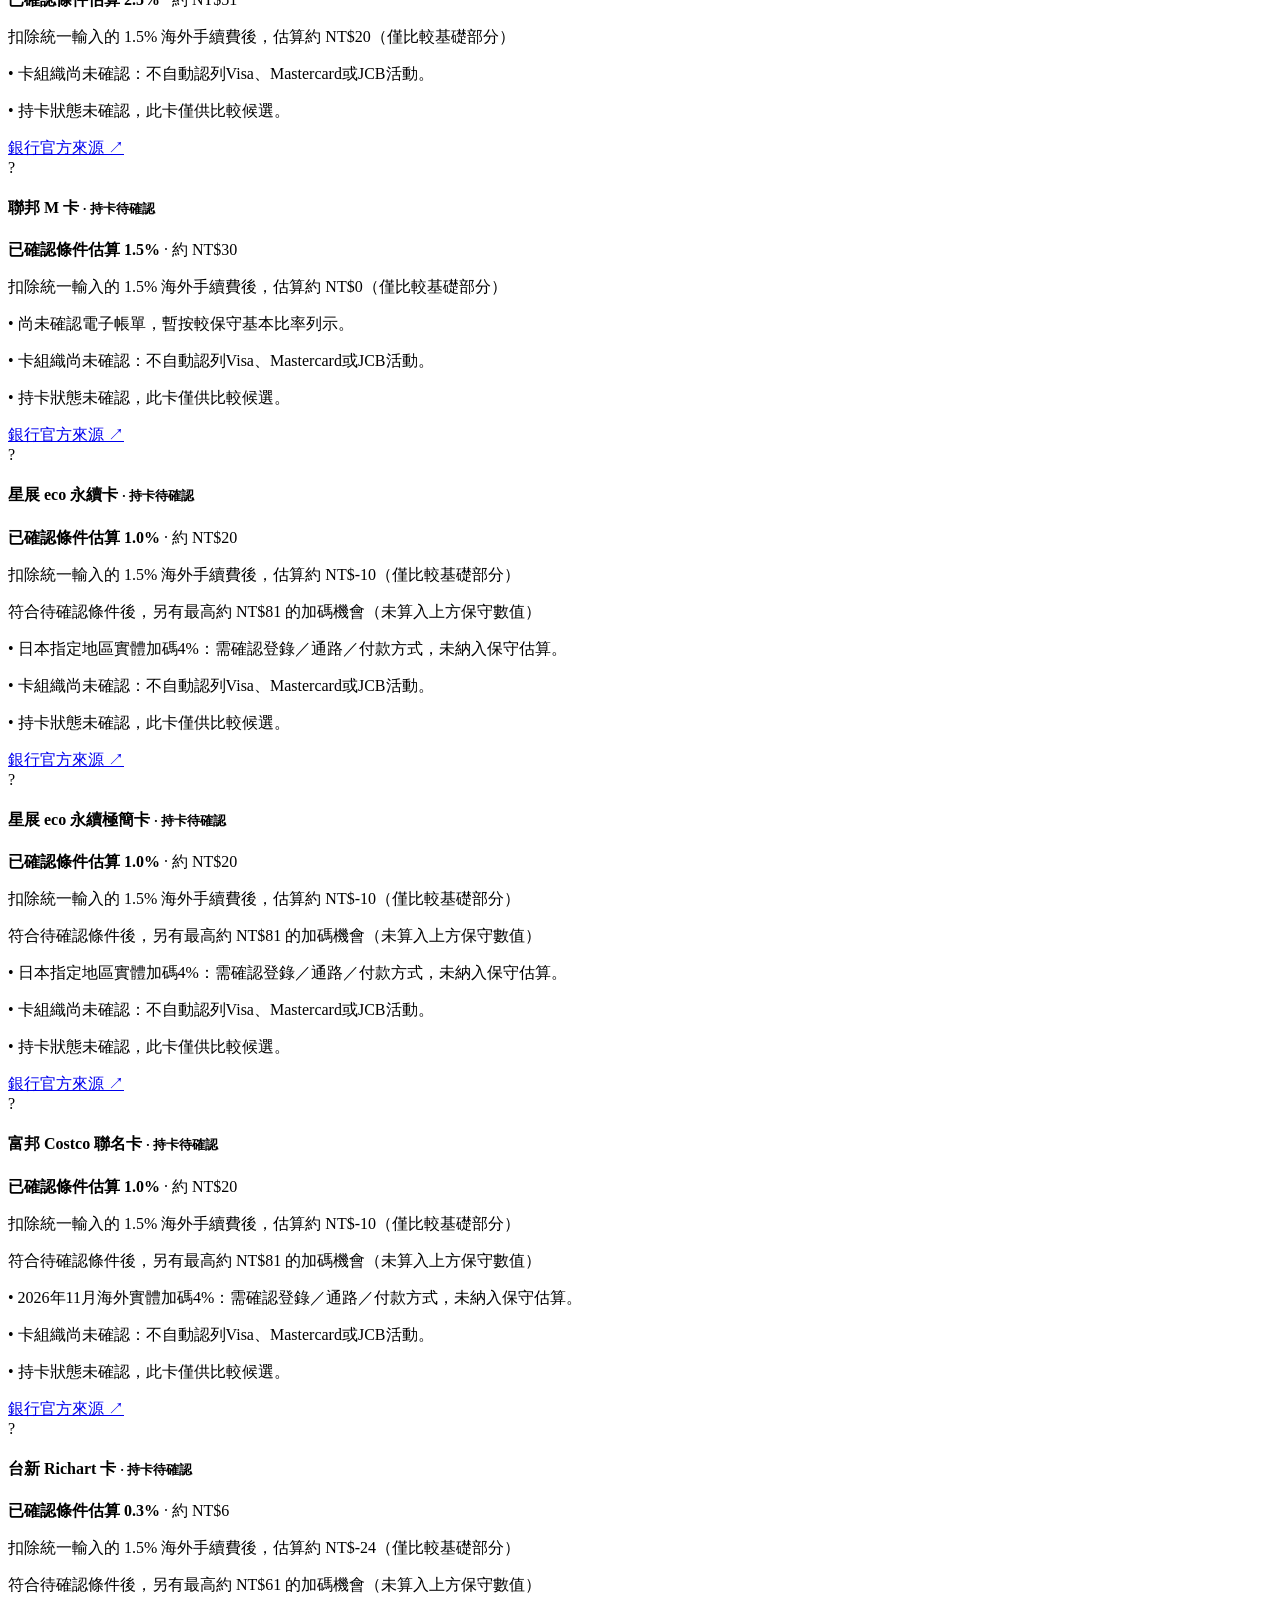
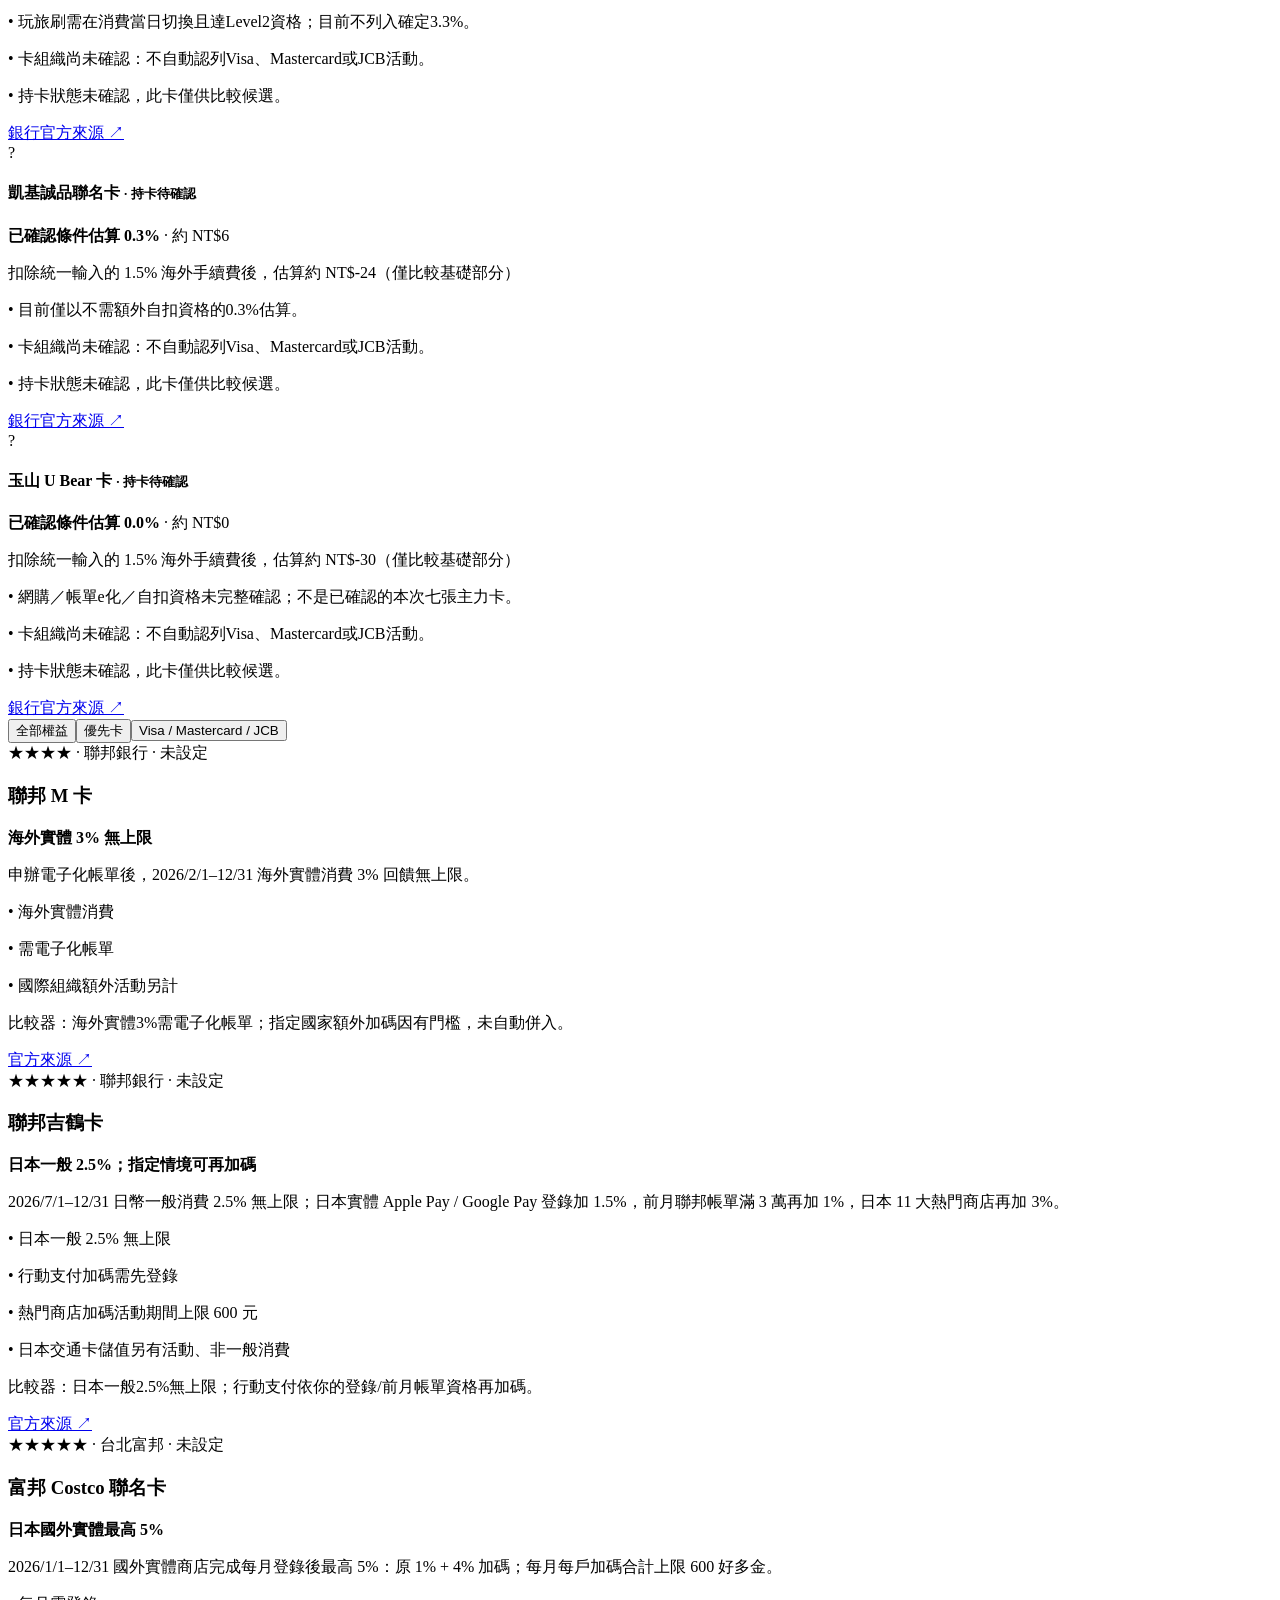
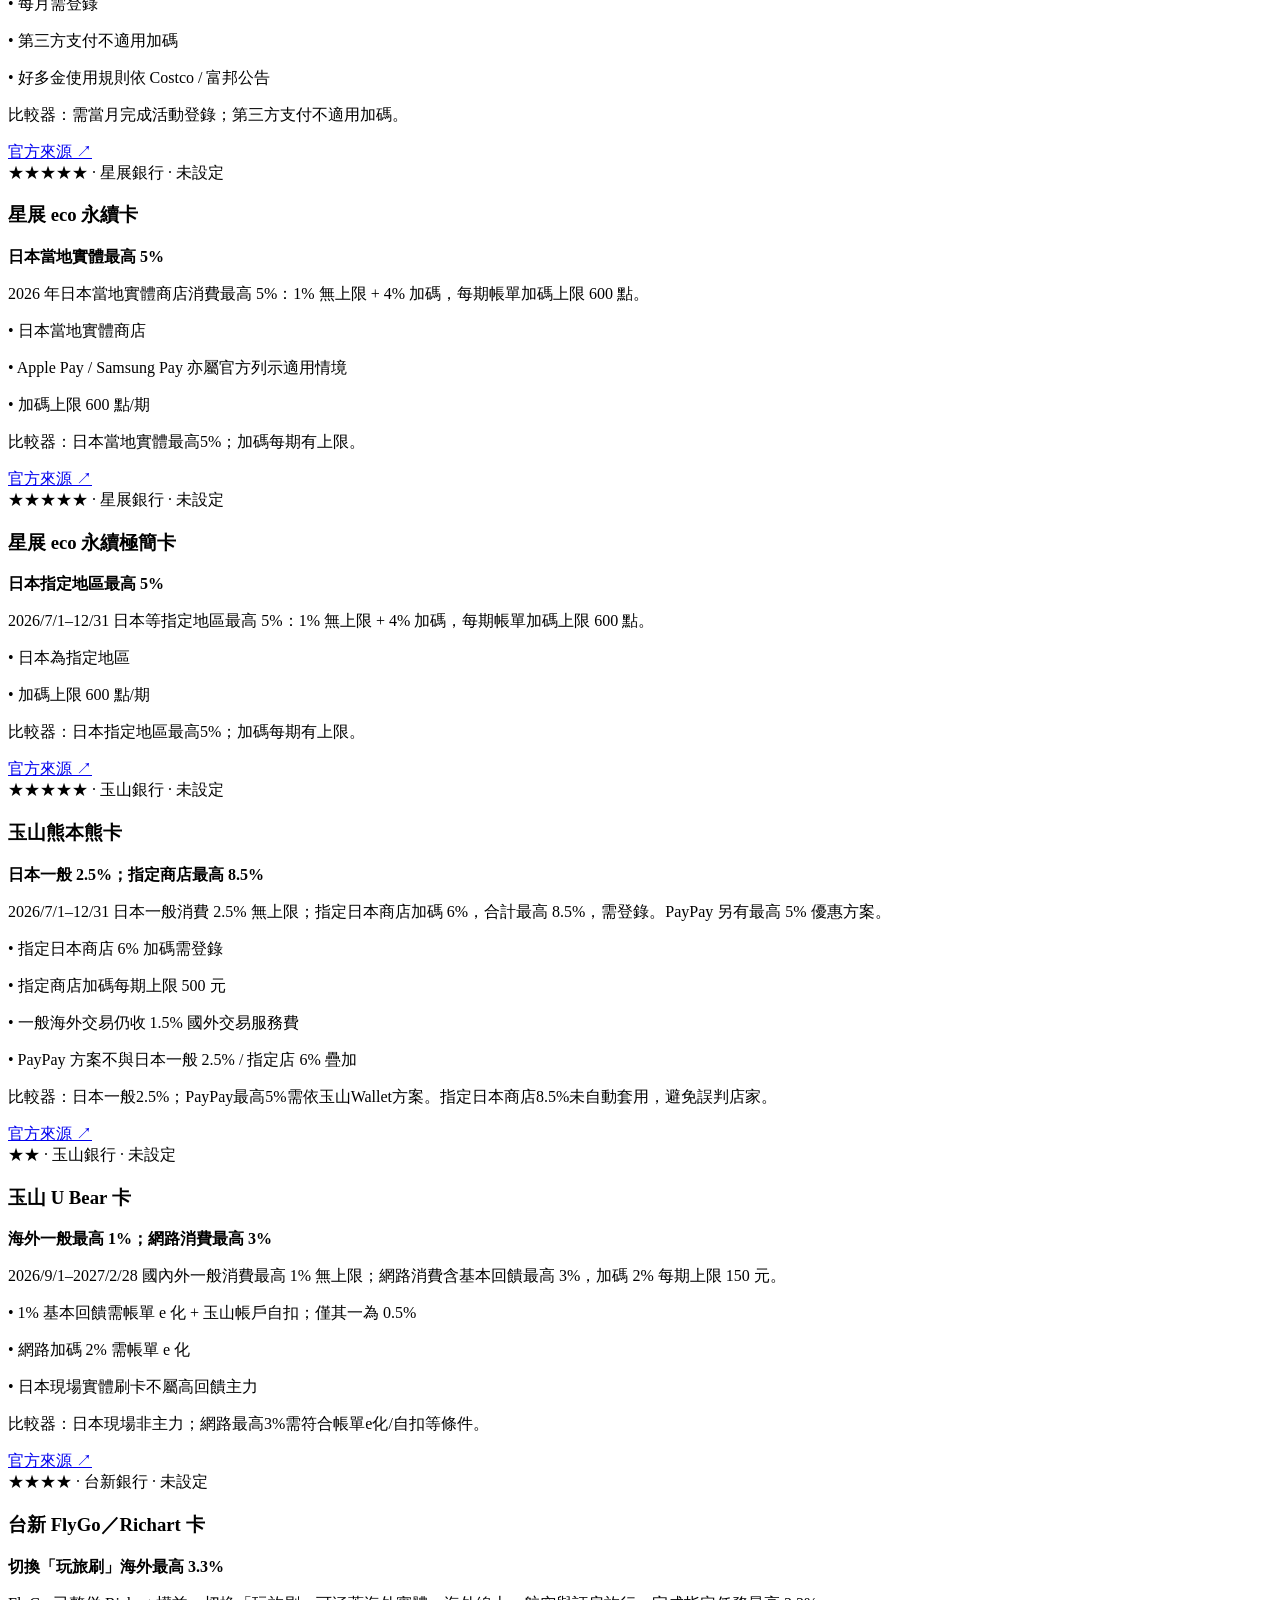
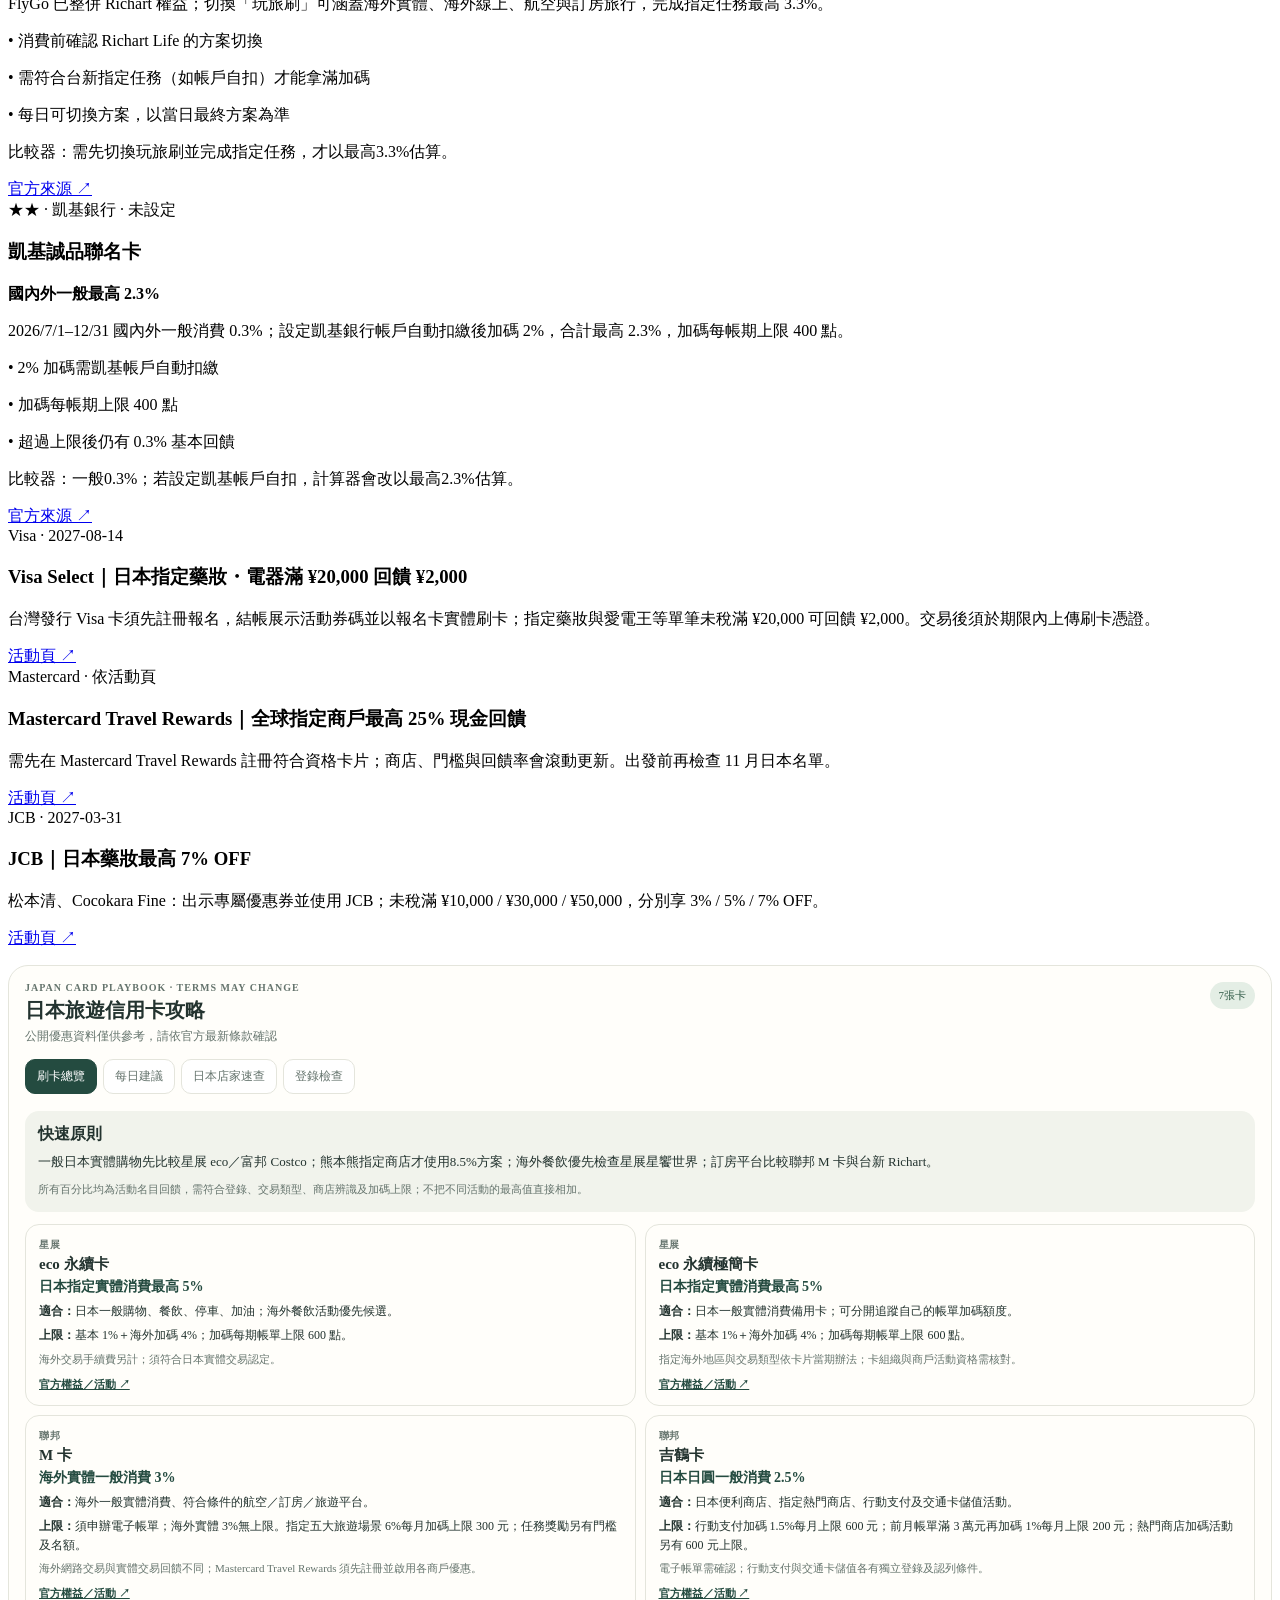
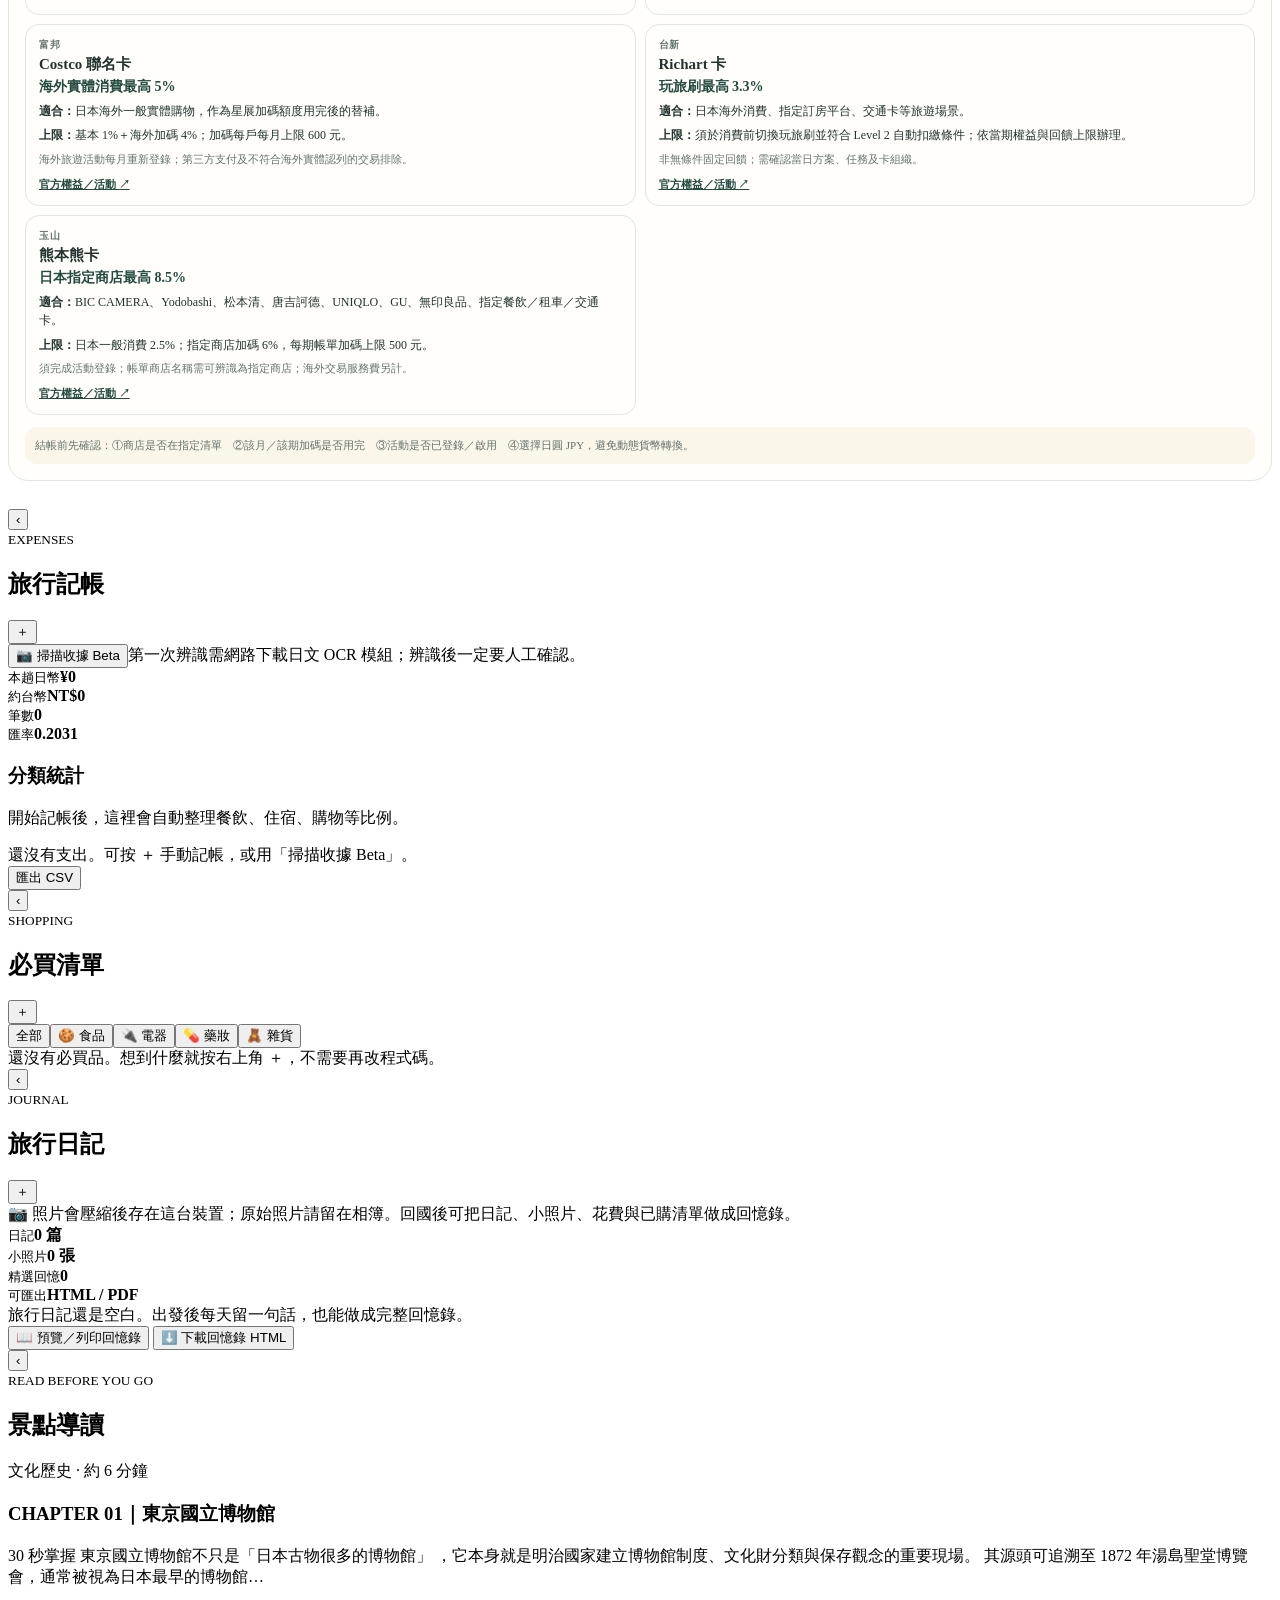
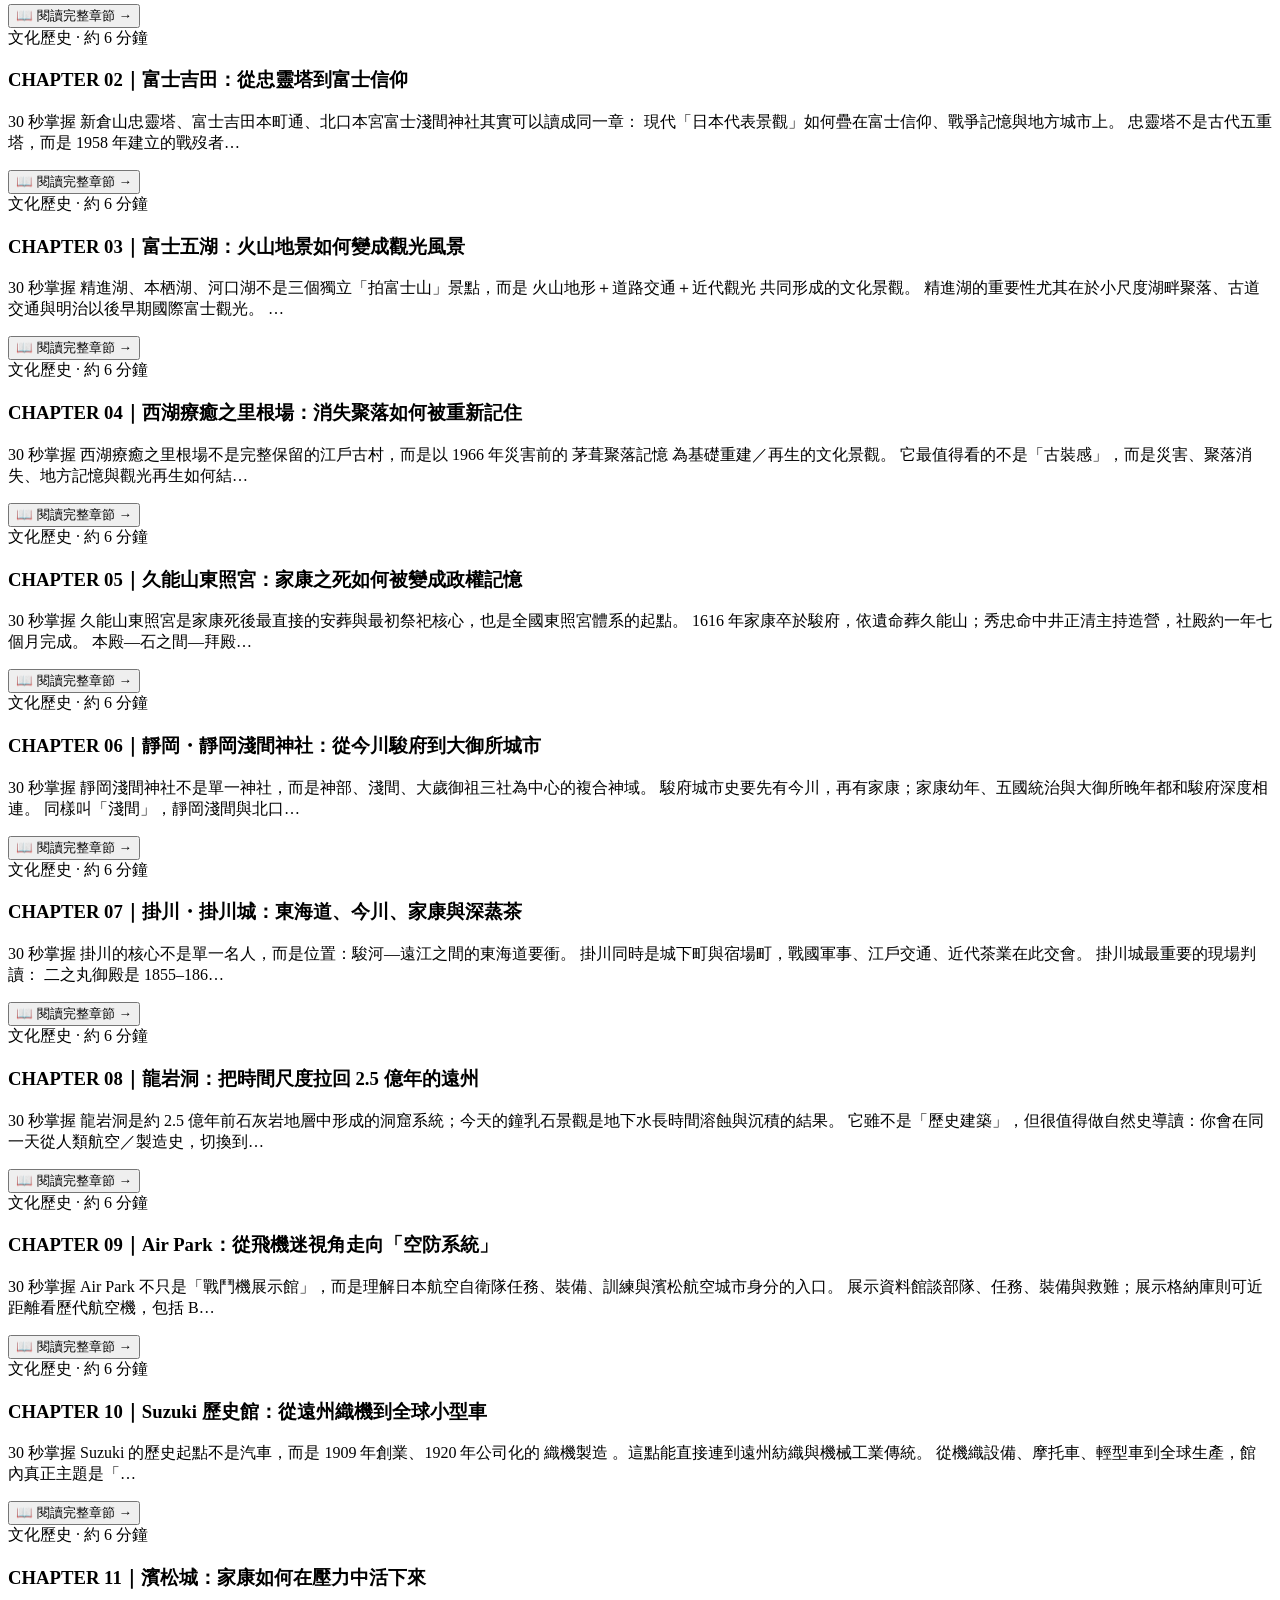
==== commit c6c5d41a: "Add files via upload" ====
--- a/index.html
+++ b/index.html
@@ -189,13 +189,19 @@
     <div class="compare-form">
       <label>消費情境
         <select id="cardScenario">
-          <option value="physical">日本一般實體</option>
+          <option value="physical">日本一般實體</option><option value="dining">日本餐廳／海鮮餐敘</option><option value="rental">日本租車現場付款</option><option value="train">日本鐵路／車票</option>
           <option value="mobile">Apple Pay / Google Pay</option>
           <option value="booking">海外網路 / 訂房</option>
           <option value="paypay">PayPay</option>
           <option value="drugstore">日本藥妝 / 電器</option>
         </select>
       </label>
+      <label>店家（選填，供指定店加碼辨識）
+        <input id="cardMerchant" placeholder="例如：BIC CAMERA、唐吉訶德、Nippon Rent-A-Car">
+      </label>
+      <label>付款方式
+        <select id="cardPayment"><option value="physical">實體信用卡</option><option value="applepay">Apple Pay</option><option value="googlepay">Google Pay</option><option value="online">網路刷卡</option><option value="paypay">PayPay</option></select>
+      </label>
       <label>金額（日圓）
         <input id="cardAmount" inputmode="numeric" value="10000">
       </label>
@@ -207,7 +213,7 @@
       </label>
       <button id="compareCardsBtn" class="primary">比較</button>
     </div>
-    <p class="hint">結果以你設定的登錄/自扣資格計算「最高可得回饋」；活動上限、排除項目與清算匯率仍以銀行入帳為準。</p>
+    <p class="hint">新版把保守估算與「待確認加碼」分開列示；額度未填、卡組織未確認或活動未登錄者不會直接認定最高回饋。金額為日圓，回饋折合新臺幣為估算；最終以發卡銀行及帳單認列為準。</p>
     <div id="cardCompareResult" class="compare-results"></div>
   </section>
   <div class="filterchips" id="cardFilters"><button class="active" data-filter="all">全部權益</button><button data-filter="5">優先卡</button><button data-filter="network">Visa / Mastercard / JCB</button></div>
@@ -268,7 +274,7 @@
   </div>
 
   <section class="system-hero">
-    <div><small>CURRENT VERSION</small><h2>Japan Road Trip · Private-ready PWA</h2><p id="systemVersion">V2.11.0 · PRIVACY PREVIEW</p></div>
+    <div><small>CURRENT VERSION</small><h2>Japan Road Trip · Private-ready PWA</h2><p id="systemVersion">V2.11.1 · PRIVATE DATA READY</p></div>
     <span id="updateBadge" class="system-badge">檢查中</span>
   </section>
 
@@ -330,5 +336,5 @@
 <nav class="bottom-nav"><button data-go="home" class="active"><span>⌂</span><small>首頁</small></button><button data-go="trip"><span>▶</span><small>旅行</small></button><button data-go="wallet"><span>💴</span><small>錢包</small></button><button data-go="expenses"><span>🧾</span><small>記帳</small></button><button data-go="more"><span>•••</span><small>更多</small></button></nav>
 
 <dialog id="editDialog"><form method="dialog" id="editForm"><div class="modal-head"><h3 id="dialogTitle">新增</h3><button value="cancel" class="close">×</button></div><div id="dialogFields"></div><div class="modal-actions"><button value="cancel">取消</button><button value="default" id="dialogSave" class="primary">儲存</button></div></form></dialog>
-<script src="data.js"></script><script src="reference.js"></script><script src="db.js"></script><script src="card-guide-public.js"></script><script src="private-store.js"></script><script src="bootstrap.js"></script>
+<script src="data.js"></script><script src="reference.js"></script><script src="card-engine-v2111.js"></script><script src="db.js"></script><script src="card-guide-public.js"></script><script src="private-store.js"></script><script src="bootstrap.js"></script>
 </body></html>
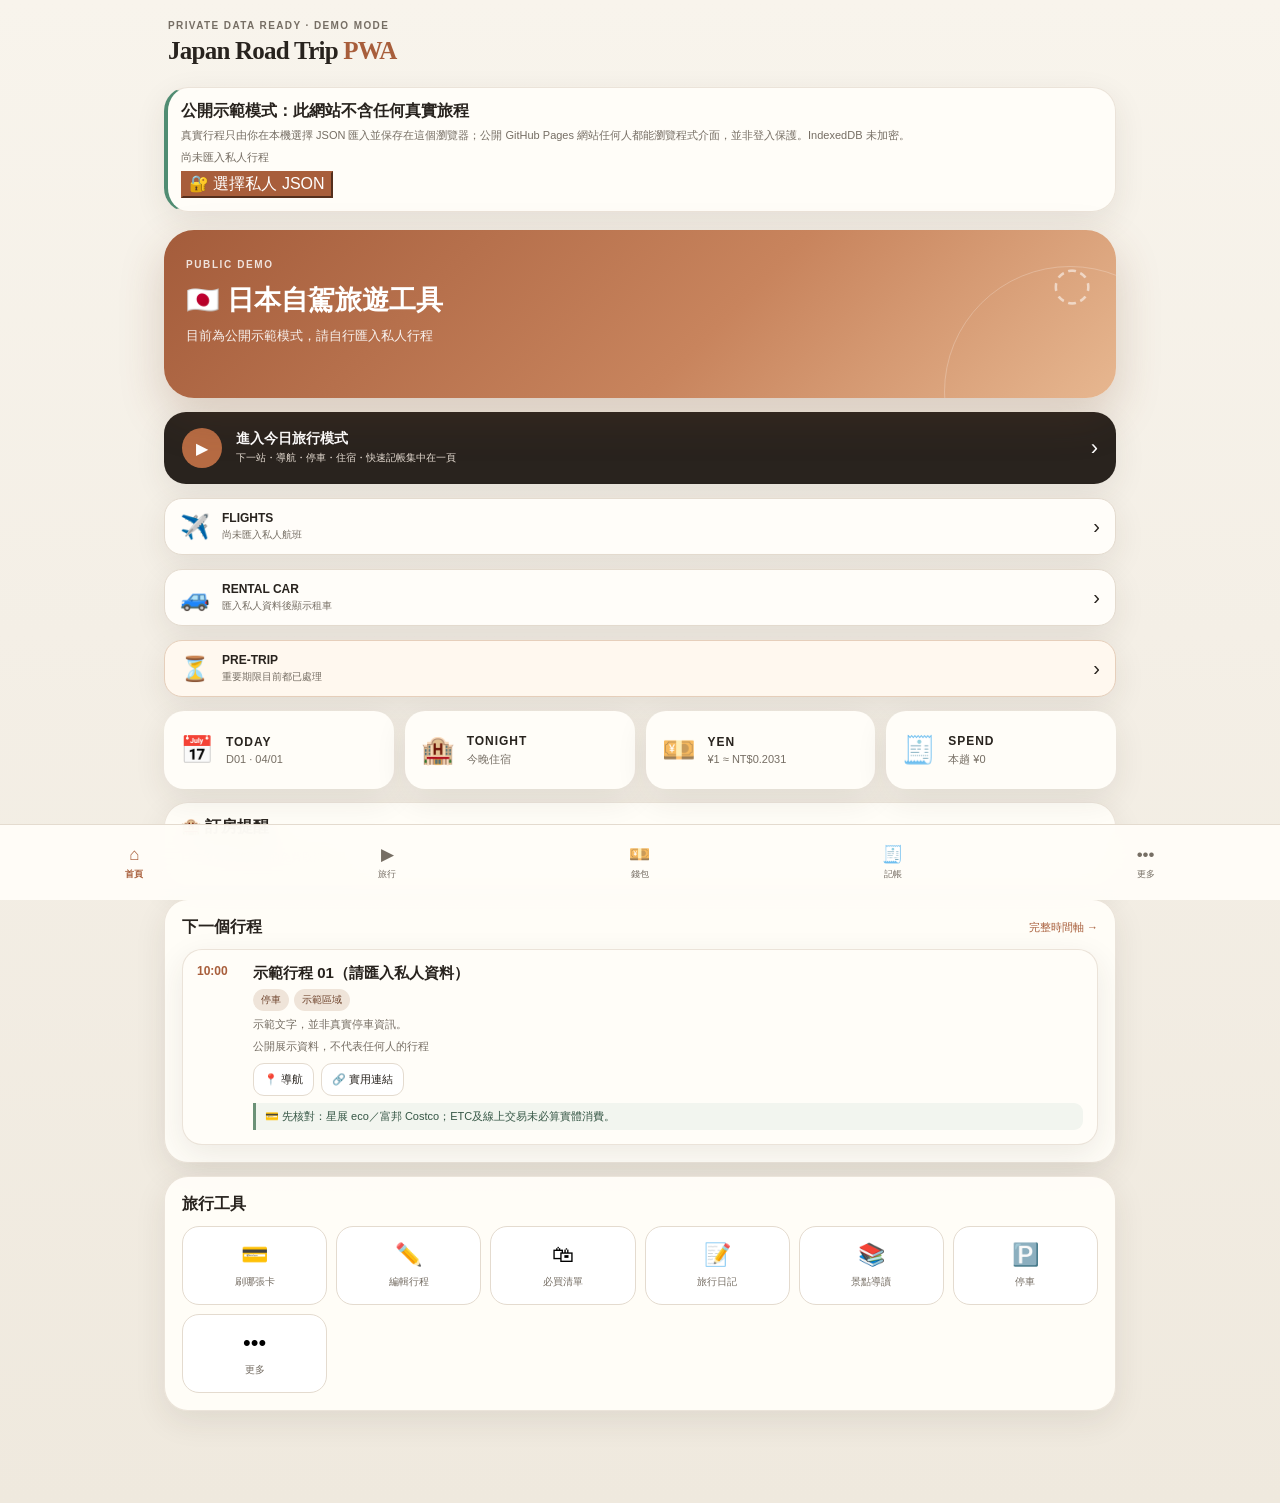
==== commit 68938caf: "Add files via upload" ====
--- a/index.html
+++ b/index.html
@@ -226,6 +226,13 @@
   <input type="file" id="receiptInput" accept="image/*" capture="environment" hidden>
   <div id="expenseSummary" class="summary-grid"></div>
   <div id="expenseBreakdown" class="paper expense-breakdown"></div>
+  <div id="expensePayerSummary" class="paper expense-payer-summary"></div>
+  <div class="filterchips" id="expensePayerFilters" aria-label="依付款人篩選記帳">
+    <button class="active" data-payer="全部">全部</button>
+    <button data-payer="柴犬">🐕 柴犬</button>
+    <button data-payer="貓咪">🐈 貓咪</button>
+    <button data-payer="未指定">未指定</button>
+  </div>
   <div id="expenseList" class="card-list"></div>
   <div class="footer-actions"><button id="exportExpenses">匯出 CSV</button></div>
 </section>
@@ -274,7 +281,7 @@
   </div>
 
   <section class="system-hero">
-    <div><small>CURRENT VERSION</small><h2>Japan Road Trip · Private-ready PWA</h2><p id="systemVersion">V2.11.1 · PRIVATE DATA READY</p></div>
+    <div><small>CURRENT VERSION</small><h2>Japan Road Trip · Private-ready PWA</h2><p id="systemVersion">V2.11.2 · PRIVATE DATA READY</p></div>
     <span id="updateBadge" class="system-badge">檢查中</span>
   </section>
 
--- a/style.css
+++ b/style.css
@@ -0,0 +1,83 @@
+:root{--paper:#fffdf8;--bg:#f4efe6;--ink:#28231e;--muted:#766e64;--line:#e4dbcf;--rust:#a85e3b;--rust2:#d39c73;--sage:#7f8f78;--blue:#71879a;--shadow:0 10px 32px rgba(55,42,30,.09)}*{box-sizing:border-box}html{background:var(--bg)}body{margin:0;color:var(--ink);background:linear-gradient(180deg,#f8f4ec 0,#f4efe6 42%,#efe9de 100%);font-family:-apple-system,BlinkMacSystemFont,"Segoe UI","Noto Sans TC","PingFang TC",sans-serif;padding-bottom:92px;min-height:100vh}button,input,select,textarea{font:inherit}.topbar{max-width:980px;margin:auto;padding:calc(20px + env(safe-area-inset-top)) 18px 12px;display:flex;align-items:flex-start;justify-content:space-between}.topbar .eyebrow{font-size:10px;letter-spacing:.14em;color:var(--muted);font-weight:800}.topbar h1{margin:6px 0 0;font-family:Georgia,"Times New Roman",serif;font-size:25px;font-weight:600;letter-spacing:-.03em}.topbar h1 span{color:var(--rust)}.iconbtn,.roundadd{border:0;width:40px;height:40px;border-radius:50%;background:var(--paper);box-shadow:var(--shadow);font-size:24px;color:var(--rust)}main{max-width:980px;margin:auto;padding:0 14px}.view{display:none}.view.active{display:block}.hero-card{position:relative;overflow:hidden;min-height:168px;padding:24px 22px;border-radius:30px;background:linear-gradient(135deg,#a45c3b,#c8845d 58%,#e7b790);color:white;box-shadow:0 18px 45px rgba(117,67,42,.22)}.hero-card:after{content:"";position:absolute;right:-80px;bottom:-120px;width:250px;height:250px;border:1px solid rgba(255,255,255,.23);border-radius:50%}.hero-card .kicker{font-size:10px;letter-spacing:.16em;font-weight:800;opacity:.82}.hero-card h2{font-family:Georgia,"Times New Roman",serif;margin:10px 0 8px;font-size:27px}.hero-card p{margin:0;font-size:13px;line-height:1.55;max-width:75%;opacity:.9}.sun{position:absolute;right:24px;top:26px;font-size:46px;opacity:.55}.dashboard-grid{display:grid;grid-template-columns:1fr 1fr;gap:11px;margin-top:13px}.dash{display:flex;gap:12px;align-items:center;border:0;background:var(--paper);border-radius:20px;padding:16px;text-align:left;color:var(--ink);box-shadow:var(--shadow);min-height:78px}.dash>span{font-size:27px}.dash b,.dash small{display:block}.dash b{font-size:12px;letter-spacing:.08em}.dash small{margin-top:4px;color:var(--muted);font-size:11px;white-space:nowrap;overflow:hidden;text-overflow:ellipsis;max-width:120px}.paper{margin-top:13px;background:rgba(255,253,248,.96);border:1px solid rgba(228,219,207,.75);border-radius:24px;padding:17px;box-shadow:var(--shadow)}.section-head{display:flex;justify-content:space-between;align-items:center;gap:12px;margin-bottom:11px}.section-head h3{margin:0;font-size:16px}.textlink{border:0;background:none;color:var(--rust);font-size:11px;padding:0}.tool-grid{display:grid;grid-template-columns:repeat(3,1fr);gap:9px}.tool-grid button{border:1px solid var(--line);background:#fff;border-radius:17px;padding:15px 8px;font-size:22px}.tool-grid small{display:block;font-size:10px;color:var(--muted);margin-top:7px}.page-title{display:flex;align-items:center;gap:12px;margin:5px 0 16px}.page-title>div{flex:1}.page-title small{font-size:9px;letter-spacing:.14em;color:var(--muted);font-weight:800}.page-title h2{font-family:Georgia,"Times New Roman",serif;margin:3px 0 0;font-size:26px}.back{border:0;background:var(--paper);box-shadow:var(--shadow);width:38px;height:38px;border-radius:50%;font-size:27px;line-height:1;color:var(--rust)}select{border:1px solid var(--line);background:var(--paper);border-radius:12px;padding:8px;color:var(--ink);max-width:130px}.timeline{display:flex;flex-direction:column;gap:9px}.item{display:grid;grid-template-columns:56px 1fr;background:var(--paper);border:1px solid rgba(228,219,207,.75);border-radius:20px;padding:14px;box-shadow:var(--shadow)}.time{font-weight:900;color:var(--rust);font-size:12px}.item h3,.card h3,.hotel h3{font-size:15px;margin:0 0 6px}.meta{display:flex;flex-wrap:wrap;gap:5px}.tag,.pill{display:inline-block;border-radius:999px;background:#efe4d9;padding:4px 8px;color:#70452e;font-size:10px}.note{font-size:11px;line-height:1.55;color:var(--muted);margin:5px 0}.actions{display:flex;flex-wrap:wrap;gap:7px;margin-top:8px}.actions button,.actions a,.footer-actions button,.rate-card button,.modal-actions button{border:1px solid var(--line);background:white;color:var(--ink);text-decoration:none;padding:8px 10px;border-radius:11px;font-size:11px}.primary{background:var(--rust)!important;color:#fff!important;border-color:var(--rust)!important}.day-tabs,.filterchips{display:flex;gap:7px;overflow:auto;padding:0 0 12px}.day-tabs button,.filterchips button{flex:none;border:1px solid var(--line);background:var(--paper);padding:8px 11px;border-radius:999px;font-size:11px}.day-tabs button.active,.filterchips button.active{background:var(--ink);color:#fff;border-color:var(--ink)}.card-list{display:flex;flex-direction:column;gap:10px}.card{background:var(--paper);border-radius:20px;padding:16px;border:1px solid rgba(228,219,207,.75);box-shadow:var(--shadow)}.card .big{font-size:11px;font-weight:800;color:var(--rust);margin-bottom:6px}.hotel-grid{display:grid;grid-template-columns:1fr;gap:12px}.hotel{overflow:hidden;background:var(--paper);border-radius:24px;box-shadow:var(--shadow);border:1px solid rgba(228,219,207,.75)}.hotel-cover{height:145px;background:linear-gradient(135deg,#7d8790,#d2b89e);background-size:cover;background-position:center;position:relative}.hotel-cover:after{content:"";position:absolute;inset:0;background:linear-gradient(180deg,transparent 25%,rgba(0,0,0,.38))}.hotel-cover .dates{position:absolute;bottom:12px;left:14px;color:#fff;font-weight:800;font-size:12px;z-index:1}.hotel-body{padding:15px}.hotel-booking{margin-top:10px;padding:11px;border-radius:14px;background:#fff7ec;border:1px solid #ead6c4;font-size:11px;line-height:1.65}.hotel-booking .big{font-size:9px;letter-spacing:.12em;color:var(--rust);margin-bottom:4px}.hotel-private{margin-top:10px;padding:11px;border-radius:14px;background:#f2ede6;font-size:11px;line-height:1.6}.privacy-banner,.notice{padding:12px 14px;background:#eee7db;border-radius:15px;color:#655d54;font-size:11px;line-height:1.5;margin-bottom:12px}.rate-row{display:grid;grid-template-columns:auto auto 1fr auto;align-items:center;gap:8px}.rate-row input{width:100%;font-size:25px;font-weight:800;border:0;border-bottom:1px solid var(--line);background:transparent;color:var(--rust);text-align:right}.hint{font-size:10px;line-height:1.5;color:var(--muted)}.converter{display:grid;grid-template-columns:1fr auto 1fr;gap:10px;align-items:center}.converter label{font-size:10px;color:var(--muted)}.converter input{display:block;margin-top:6px;width:100%;border:1px solid var(--line);border-radius:14px;padding:13px;background:#fff;font-size:17px}.swap{font-size:20px;color:var(--rust)}.bigmenu,.menu-list button{width:100%;margin-top:12px;border:0;background:var(--paper);border-radius:18px;padding:15px;box-shadow:var(--shadow);display:flex;align-items:center;gap:12px;text-align:left}.bigmenu>span,.menu-list span{flex:1}.bigmenu b,.bigmenu small{display:block}.bigmenu small{font-size:10px;color:var(--muted);margin-top:3px}.bigmenu i,.menu-list i{font-style:normal;color:var(--muted);font-size:22px}.summary-grid{display:grid;grid-template-columns:repeat(2,1fr);gap:10px;margin-bottom:12px}.summary{background:var(--paper);border-radius:18px;padding:15px;box-shadow:var(--shadow)}.summary small{display:block;color:var(--muted);font-size:10px}.summary b{display:block;font-size:18px;margin-top:5px}.expense-row,.shop-row{display:flex;align-items:flex-start;gap:11px}.expense-row .grow,.shop-row .grow{flex:1}.money{font-weight:900;color:var(--rust)}.footer-actions{display:flex;justify-content:center;gap:8px;padding:16px 0}.note-grid{display:grid;grid-template-columns:1fr;gap:12px}.journal{background:var(--paper);border-radius:22px;overflow:hidden;box-shadow:var(--shadow)}.journal img{width:100%;height:210px;object-fit:cover;display:block}.journal-body{padding:15px}.journal-body p{font-size:13px;line-height:1.7;white-space:pre-wrap}.guide-paper{background:var(--paper);border-radius:26px;padding:22px;box-shadow:var(--shadow);line-height:1.8}.guide-paper .lead{font-size:15px}.guide-paper li{margin:9px 0}.guide-paper blockquote{margin:18px 0;padding:14px 16px;border-left:3px solid var(--rust);background:#f4eee5;border-radius:0 12px 12px 0}.menu-list{display:flex;flex-direction:column;gap:1px}.menu-list button{margin-top:0;border-radius:0;box-shadow:none;border-bottom:1px solid var(--line)}.menu-list button:first-child{border-radius:18px 18px 0 0}.menu-list button:last-child{border-radius:0 0 18px 18px}.checklist{background:var(--paper);border-radius:22px;overflow:hidden;box-shadow:var(--shadow)}.check-row{display:flex;gap:10px;padding:14px;border-bottom:1px solid var(--line);font-size:13px}.check-row:last-child{border:0}.check-row input{width:19px;height:19px}.check-row.done span{text-decoration:line-through;color:var(--muted)}.bottom-nav{position:fixed;left:0;right:0;bottom:0;z-index:20;height:76px;padding:7px 8px calc(7px + env(safe-area-inset-bottom));display:grid;grid-template-columns:repeat(5,1fr);background:rgba(255,253,248,.94);backdrop-filter:blur(18px);border-top:1px solid var(--line)}.bottom-nav button{border:0;background:transparent;color:var(--muted)}.bottom-nav button span{display:block;font-size:17px}.bottom-nav small{display:block;font-size:9px;margin-top:3px}.bottom-nav button.active{color:var(--rust);font-weight:800}dialog{width:min(92vw,520px);border:0;border-radius:24px;padding:0;box-shadow:0 30px 80px rgba(0,0,0,.26);background:var(--paper)}dialog::backdrop{background:rgba(35,28,24,.45);backdrop-filter:blur(4px)}#editForm{padding:18px}.modal-head{display:flex;justify-content:space-between;align-items:center}.modal-head h3{margin:0}.close{border:0;background:none;font-size:28px}.form-grid{display:grid;gap:11px;margin-top:14px}.form-grid label{font-size:10px;color:var(--muted)}.form-grid input,.form-grid textarea,.form-grid select{display:block;width:100%;margin-top:5px;padding:11px;border:1px solid var(--line);border-radius:12px;background:#fff;color:var(--ink)}.form-grid textarea{min-height:95px;resize:vertical}.modal-actions{display:flex;justify-content:flex-end;gap:8px;margin-top:15px}.empty{padding:30px 12px;text-align:center;color:var(--muted);font-size:12px}@media(min-width:700px){.dashboard-grid{grid-template-columns:repeat(4,1fr)}.hotel-grid,.note-grid{grid-template-columns:repeat(2,1fr)}.tool-grid{grid-template-columns:repeat(6,1fr)}.summary-grid{grid-template-columns:repeat(4,1fr)}}
+.booking-alert{padding:14px 16px}
+.booking-alert-row{display:flex;align-items:center;justify-content:space-between;gap:12px}
+.booking-alert-row b,.booking-alert-row small{display:block}.booking-alert-row small{color:var(--muted);font-size:10px;margin-top:3px}.booking-alert-row strong{font-family:Georgia,serif;color:var(--rust);font-size:24px;white-space:nowrap}
+.compare-form{display:grid;grid-template-columns:1fr 1fr;gap:10px}.compare-form label{font-size:10px;color:var(--muted)}.compare-form input,.compare-form select{display:block;width:100%;max-width:none;margin-top:5px;padding:11px;border:1px solid var(--line);border-radius:12px;background:#fff;color:var(--ink)}.compare-form .primary{grid-column:1/-1;padding:11px;border-radius:13px;border:0}
+.compare-results{display:flex;flex-direction:column;gap:8px;margin-top:13px}.compare-row{display:flex;gap:10px;align-items:flex-start;border:1px solid var(--line);border-radius:16px;padding:11px;background:#fff}.compare-row.winner{border-color:#c98a61;background:#fff8ef}.compare-row .rank{width:28px;font-size:19px}.compare-row .grow{flex:1}.compare-row h4{margin:0 0 4px;font-size:13px}.compare-row p{margin:2px 0;font-size:11px}.compare-row small{display:block;color:var(--muted);font-size:9px;line-height:1.45}.network-extra{color:#8a4e2e!important}.calc-note{font-size:10px;line-height:1.5;padding:8px 10px;background:#f7f0e7;border-radius:11px;color:#705c4c}
+.expense-tools{display:flex;align-items:center;gap:10px;margin-bottom:12px}.expense-tools button{border:0;border-radius:13px;padding:11px 13px}.expense-tools .hint{flex:1}
+.expense-breakdown{margin-bottom:12px}.break-row{display:grid;grid-template-columns:110px 1fr;align-items:center;gap:10px;margin:9px 0}.break-row b,.break-row small{display:block}.break-row b{font-size:11px}.break-row small{font-size:9px;color:var(--muted);margin-top:2px}.bar{height:8px;background:#eee4d8;border-radius:999px;overflow:hidden}.bar i{display:block;height:100%;background:var(--rust);border-radius:999px}
+.receipt-thumb{width:58px;height:72px;object-fit:cover;border-radius:10px;border:1px solid var(--line)}
+@media(max-width:520px){.compare-form{grid-template-columns:1fr}.compare-form .primary{grid-column:auto}.expense-tools{align-items:flex-start;flex-direction:column}.break-row{grid-template-columns:90px 1fr}}
+
+.image-fix-note{margin-top:0}
+.shop-row.bought{opacity:.78}.shop-row.bought h3{text-decoration:line-through}
+.journal-highlight{outline:2px solid rgba(168,94,59,.55);outline-offset:-2px}
+#noteSummary{margin-bottom:12px}
+@media(max-width:520px){#notesView .footer-actions{flex-direction:column}#notesView .footer-actions button{width:100%}}
+
+.trip-launch{width:100%;display:flex;align-items:center;gap:14px;border:0;border-radius:22px;padding:16px 18px;margin:14px 0;background:#29231e;color:white;text-align:left;box-shadow:var(--shadow)}
+.trip-launch>span{width:40px;height:40px;border-radius:50%;display:grid;place-items:center;background:#b66b43}.trip-launch div{flex:1}.trip-launch b,.trip-launch small{display:block}.trip-launch b{font-size:14px}.trip-launch small{font-size:10px;color:#e7ddd3;margin-top:3px;line-height:1.45}.trip-launch i{font-style:normal;font-size:22px}
+.trip-title select{max-width:130px}
+.trip-status{display:flex;align-items:center;justify-content:space-between;gap:18px;background:linear-gradient(135deg,#b56c45,#df9d72);color:white;border-radius:26px;padding:20px;margin-bottom:14px;box-shadow:var(--shadow)}
+.trip-status small{font-size:10px;letter-spacing:.08em}.trip-status h3{font-family:Georgia,serif;font-size:26px;margin:4px 0}.trip-status p{margin:0;font-size:11px;opacity:.9}
+.progress-ring{--p:0;width:72px;height:72px;border-radius:50%;display:grid;place-items:center;background:conic-gradient(#fff calc(var(--p)*1%),rgba(255,255,255,.22) 0);position:relative;flex:0 0 auto}
+.progress-ring:after{content:"";position:absolute;inset:7px;background:#ca8057;border-radius:50%}.progress-ring span{position:relative;z-index:1;font-weight:800}
+.trip-next{margin-bottom:14px}.quick-actions{display:flex;flex-wrap:wrap;gap:8px;margin-top:12px}.quick-actions>*{border:1px solid var(--line);background:#fff;color:var(--ink);border-radius:12px;padding:9px 11px;text-decoration:none;font-size:11px}.quick-actions .primary-action{background:var(--rust);color:#fff;border-color:var(--rust)}
+.trip-mini-grid{display:grid;grid-template-columns:1fr 1fr;gap:12px}.mini-panel{margin:0}
+.trip-compact b,.trip-compact small{display:block}.trip-compact b{font-size:12px}.trip-compact small{font-size:10px;color:var(--muted);margin-top:5px;line-height:1.5}
+.trip-hotel{min-height:150px;background-size:cover;background-position:center;border-radius:16px;padding:14px;display:flex;align-items:flex-end;color:#fff}.trip-hotel b,.trip-hotel small{display:block;text-shadow:0 1px 2px rgba(0,0,0,.4)}.trip-hotel b{font-size:13px}.trip-hotel small{font-size:9px;margin-top:3px}.trip-hotel .actions a,.trip-hotel .actions button{background:rgba(255,255,255,.92);color:#3a3028;border:0}
+.compact-stack{display:flex;flex-direction:column;gap:8px}.compact-row{display:flex;justify-content:space-between;gap:10px;padding:10px 0;border-bottom:1px solid var(--line)}.compact-row:last-child{border-bottom:0}.compact-row b,.compact-row small{display:block}.compact-row b{font-size:11px}.compact-row small{font-size:9px;color:var(--muted);margin-top:4px;line-height:1.45}.compact-row.backup{background:#fff8ef;border:1px solid #ead7c6;border-radius:12px;padding:10px}
+.trip-timeline{display:flex;flex-direction:column}.trip-line{display:grid;grid-template-columns:34px 48px 1fr auto;gap:8px;align-items:flex-start;padding:11px 0;border-bottom:1px solid var(--line)}.trip-line:last-child{border-bottom:0}.trip-line.done{opacity:.48}.trip-line.done b{text-decoration:line-through}.trip-check{width:28px;height:28px;border-radius:50%;border:1px solid var(--line);background:#fff}.trip-line-time{font-size:11px;color:var(--rust);font-weight:800;padding-top:5px}.trip-line b{font-size:11px}.trip-line small{display:block;color:var(--muted);font-size:9px;line-height:1.45;margin-top:3px}.trip-line .actions{margin-top:0}.trip-line .actions a{padding:6px 8px}
+.quick-capture{margin-bottom:18px}
+@media(max-width:620px){.trip-mini-grid{grid-template-columns:1fr}.trip-line{grid-template-columns:32px 42px 1fr}.trip-line>.actions{grid-column:3}.trip-title{align-items:flex-start}.trip-title select{max-width:112px}}
+
+.flight-strip{width:100%;display:flex;align-items:center;gap:12px;border:1px solid var(--line);background:#fffdf9;border-radius:18px;padding:12px 15px;margin:10px 0 14px;text-align:left;color:var(--ink);box-shadow:var(--shadow)}
+.flight-strip>span{font-size:24px}.flight-strip div{flex:1}.flight-strip b,.flight-strip small{display:block}.flight-strip b{font-size:12px}.flight-strip small{font-size:10px;color:var(--muted);margin-top:3px}.flight-strip i{font-style:normal;font-size:20px}
+.mapcode-na{display:inline-flex;align-items:center;padding:7px 9px;border:1px dashed #cfbdaa;border-radius:10px;font-size:10px;color:#8a7c70;background:#faf6f0}.mapcode-btn{white-space:nowrap}
+.flight-list{display:flex;flex-direction:column;gap:13px}.flight-card{background:var(--card);border-radius:22px;padding:17px;box-shadow:var(--shadow)}.flight-card-head{display:flex;justify-content:space-between;align-items:flex-start}.flight-card-head small{font-size:9px;color:var(--muted)}.flight-card h3{font-family:Georgia,serif;font-size:24px;margin:2px 0}
+.seat-tag{font-size:10px;padding:6px 9px;border-radius:999px;background:#fff0df;color:#9a542f}.seat-tag.done{background:#e8f3e8;color:#476a48}
+.flight-route{display:grid;grid-template-columns:1fr auto 1fr;align-items:center;gap:12px}.flight-route>div:last-child{text-align:right}.flight-route b,.flight-route span,.flight-route small{display:block}.flight-route b{font-family:Georgia,serif;font-size:22px}.flight-route span{font-weight:800;font-size:12px}.flight-route small{font-size:9px;color:var(--muted);margin-top:3px}.flight-route i{font-style:normal;color:var(--rust)}
+.bigroute{margin:18px 0;padding:15px 0;border-top:1px solid var(--line);border-bottom:1px solid var(--line)}.bigroute b{font-size:30px}.flight-notes p{margin:5px 0;font-size:10px;color:var(--muted)}
+.flight-reminder{display:flex;justify-content:space-between;align-items:center;gap:14px;margin-bottom:14px;border:1px solid #e4c6ad}.flight-reminder.done{border-color:#c7ddc8}.flight-reminder small,.flight-reminder b{display:block}.flight-reminder small{font-size:9px;color:var(--muted)}.flight-reminder b{font-size:13px;margin-top:3px}.flight-reminder p{font-size:9px;color:var(--muted);margin:4px 0}.flight-reminder .actions{margin:0}
+.trip-flight-section{margin-bottom:14px}.flight-mini{display:flex;align-items:center;gap:16px}.flight-mini .flight-code{min-width:62px}.flight-mini .flight-code small,.flight-mini .flight-code b{display:block}.flight-mini .flight-code small{font-size:9px;color:var(--muted)}.flight-mini .flight-code b{font-family:Georgia,serif;font-size:20px}
+@media(max-width:620px){.flight-reminder{align-items:flex-start;flex-direction:column}.flight-reminder .actions{width:100%}.flight-route{gap:7px}.bigroute b{font-size:25px}}
+
+.title-tools{display:flex;align-items:center;gap:7px}.small-edit-btn{width:36px;height:36px;border-radius:12px;border:1px solid var(--line);background:#fff}
+.itinerary-editor-tools{margin-bottom:12px}.editor-toolbar{display:flex;align-items:end;flex-wrap:wrap;gap:9px}.editor-toolbar label{font-size:10px;color:var(--muted)}.editor-toolbar select{display:block;margin-top:5px;min-width:120px}
+.editor-list{display:flex;flex-direction:column;gap:10px}.editor-card{display:grid;grid-template-columns:58px 1fr;gap:10px;background:var(--card);border-radius:18px;padding:14px;box-shadow:var(--shadow);border:1px solid transparent}.editor-card.hidden-row{opacity:.58;border-style:dashed;border-color:#c9b8a6}.editor-time{font-size:12px;font-weight:800;color:var(--rust);padding-top:5px}.editor-card h3{font-size:14px;margin:6px 0}.custom-pill{background:#e7edf8!important;color:#45617f!important}.hidden-pill{background:#eee!important;color:#777!important}.danger-soft{background:#fff3ef!important;color:#9a4e39!important;border-color:#e8c7bb!important}
+.lounge-section-head{margin-top:26px}.lounge-list{display:flex;flex-direction:column;gap:13px}.lounge-card{background:var(--card);border-radius:22px;padding:17px;box-shadow:var(--shadow)}.lounge-head{display:flex;align-items:flex-start;justify-content:space-between;gap:12px}.lounge-head small{display:block;font-size:9px;color:var(--muted)}.lounge-head h3{font-size:16px;margin:4px 0}.eligibility{border:1px solid #e1c7b4;background:#fff7ed;color:#945a35;border-radius:999px;padding:7px 9px;font-size:9px}.eligibility.done{background:#e9f3ea;color:#47704d;border-color:#c8dccb}.lounge-rule{background:#f8f1e8;border-radius:14px;padding:11px;margin:11px 0}.lounge-rule b{font-size:10px}.lounge-rule p{font-size:10px;line-height:1.6;margin:5px 0 0;color:#685c52}.lounge-spots{display:flex;flex-direction:column;gap:8px}.lounge-spot{border-left:3px solid #c7835c;padding:7px 10px;background:#fff}.lounge-spot b,.lounge-spot span{display:block}.lounge-spot b{font-size:11px}.lounge-spot span{font-size:9px;color:var(--muted);line-height:1.55;margin-top:2px}.verified-note{font-size:9px;color:var(--muted);margin:10px 0 0}
+@media(max-width:620px){.lounge-head{flex-direction:column}.editor-toolbar{align-items:stretch}.editor-toolbar>*{width:100%}.editor-toolbar select{width:100%}.editor-card{grid-template-columns:48px 1fr}}
+
+.rental-strip{width:100%;display:flex;align-items:center;gap:12px;border:1px solid var(--line);background:#fffdf9;border-radius:18px;padding:12px 15px;margin:0 0 14px;text-align:left;color:var(--ink);box-shadow:var(--shadow)}
+.rental-strip>span{font-size:24px}.rental-strip div{flex:1}.rental-strip b,.rental-strip small{display:block}.rental-strip b{font-size:12px}.rental-strip small{font-size:10px;color:var(--muted);margin-top:3px}.rental-strip i{font-style:normal;font-size:20px}
+.rental-hero{display:flex;align-items:center;justify-content:space-between;gap:20px;background:linear-gradient(135deg,#26333a,#485f68);color:white;border-radius:26px;padding:22px;margin-bottom:14px;box-shadow:var(--shadow)}.rental-hero small{font-size:9px;letter-spacing:.08em}.rental-hero h2{font-family:Georgia,serif;font-size:24px;margin:5px 0}.rental-hero p{font-size:10px;margin:0 0 8px;color:#d9e4e7}.rental-hero .pill{background:rgba(255,255,255,.14);color:#fff}.rental-total{text-align:right;min-width:140px}.rental-total small,.rental-total b,.rental-total span{display:block}.rental-total b{font-family:Georgia,serif;font-size:30px}.rental-total span{font-size:9px;opacity:.75}
+.rental-office-grid{display:grid;grid-template-columns:1fr 1fr;gap:12px}.rental-office-grid h4{font-size:14px;margin:8px 0}.mapcode-feature{display:flex;align-items:center;gap:10px;background:#f7f1e8;border-radius:14px;padding:10px 12px;margin:10px 0}.mapcode-feature small{font-size:8px;color:var(--muted);letter-spacing:.08em}.mapcode-feature b{font-family:ui-monospace,SFMono-Regular,Menlo,monospace;font-size:13px;flex:1}.mapcode-feature button{border:1px solid var(--line);background:white;border-radius:9px;padding:6px 8px;font-size:9px}
+.cost-table{display:flex;flex-direction:column}.cost-row{display:flex;justify-content:space-between;gap:12px;padding:10px 0;border-bottom:1px solid var(--line);font-size:11px}.cost-row:last-child{border-bottom:0}.cost-row .discount{color:#b14e3a}.cost-row.total{font-size:14px;font-weight:800;padding-top:14px}
+.included-grid{display:grid;grid-template-columns:repeat(2,1fr);gap:8px}.included-grid span{background:#f7f2eb;border-radius:12px;padding:9px 10px;font-size:10px}
+.rental-alert{border:1px solid #e2b89d;background:#fff8ef}.rental-alert p{font-size:11px;line-height:1.65}
+.trip-rental-section{margin-bottom:14px}.trip-rental-mini b,.trip-rental-mini small{display:block}.trip-rental-mini b{font-size:12px}.trip-rental-mini small{font-size:9px;color:var(--muted);margin-top:4px}
+@media(max-width:620px){.rental-office-grid{grid-template-columns:1fr}.rental-hero{align-items:flex-start;flex-direction:column}.rental-total{text-align:left}.included-grid{grid-template-columns:1fr}}
+
+.pretrip-strip{width:100%;display:flex;align-items:center;gap:12px;border:1px solid #e6cfbb;background:#fff8ef;border-radius:18px;padding:12px 15px;margin:0 0 14px;text-align:left;color:var(--ink);box-shadow:var(--shadow)}
+.pretrip-strip>span{font-size:24px}.pretrip-strip div{flex:1}.pretrip-strip b,.pretrip-strip small{display:block}.pretrip-strip b{font-size:12px}.pretrip-strip small{font-size:10px;color:var(--muted);margin-top:3px}.pretrip-strip i{font-style:normal;font-size:20px}
+
+.reminder-list{display:flex;flex-direction:column;gap:9px}.reminder-row{display:grid;grid-template-columns:34px 1fr auto;gap:10px;align-items:flex-start;border:1px solid var(--line);border-radius:16px;padding:12px;background:#fff}.reminder-row.soon{background:#fffaf2;border-color:#ead5bd}.reminder-row.urgent{background:#fff3ed;border-color:#e8b49c}.reminder-row.past{opacity:.6}.reminder-row.done{opacity:.48}.reminder-row.done h3{text-decoration:line-through}.reminder-check{width:29px;height:29px;border-radius:50%;border:1px solid var(--line);background:white}.reminder-row h3{font-size:12px;margin:4px 0}.reminder-row p{font-size:9px;color:var(--muted);margin:0;line-height:1.55}.reminder-side{text-align:right;min-width:78px}.reminder-side b{display:block;color:var(--rust);font-size:11px;margin:2px 0 8px}.reminder-side button{border:1px solid var(--line);background:#fff;border-radius:9px;padding:6px 8px;font-size:9px}
+
+.system-hero{display:flex;align-items:center;justify-content:space-between;gap:20px;background:linear-gradient(135deg,#243239,#49606a);color:white;border-radius:26px;padding:22px;margin-bottom:14px;box-shadow:var(--shadow)}.system-hero small{font-size:9px;letter-spacing:.1em}.system-hero h2{font-family:Georgia,serif;margin:5px 0;font-size:22px}.system-hero p{font-size:10px;margin:0;color:#dce7ea}.system-badge{font-size:10px;border-radius:999px;padding:8px 10px;background:rgba(255,255,255,.15)}.system-badge.current{background:#dfeee2;color:#3e6a46}.system-badge.update{background:#fff0d7;color:#8a571e}.system-badge.offline{background:#ebe8e2;color:#6f675d}
+.system-status b,.system-status p{display:block}.system-status b{font-size:12px}.system-status p{font-size:10px;color:var(--muted);line-height:1.55;margin:5px 0}.health-grid{display:grid;grid-template-columns:repeat(2,1fr);gap:9px}.health-grid>div{background:#f8f3ec;border-radius:13px;padding:10px}.health-grid small,.health-grid b{display:block}.health-grid small{font-size:8px;color:var(--muted)}.health-grid b{font-size:11px;margin-top:3px;word-break:break-word}.health-good{background:#e3f0e5!important;color:#44704a!important}.health-warn{background:#fff0db!important;color:#8d5a20!important}.health-bad{background:#f8e1dc!important;color:#944c3d!important}
+.storage-bar{height:8px;background:#eee5dc;border-radius:999px;overflow:hidden;margin:9px 0}.storage-bar i{display:block;height:100%;background:var(--rust);border-radius:999px}.system-status>p{margin-bottom:0}
+
+.qa-score{display:flex;align-items:center;justify-content:space-between;gap:20px;background:linear-gradient(135deg,#af6844,#dc9b72);color:white;border-radius:26px;padding:20px;margin-bottom:14px;box-shadow:var(--shadow)}.qa-score small{font-size:9px;letter-spacing:.09em}.qa-score h2{font-family:Georgia,serif;font-size:26px;margin:4px 0}.qa-score p{font-size:10px;margin:0;opacity:.9}.qa-ring:after{background:#c77d56}
+.qa-list{display:flex;flex-direction:column;gap:9px;margin-bottom:14px}.qa-row{display:grid;grid-template-columns:34px 1fr;gap:10px;background:#fff;border-radius:16px;padding:12px;border:1px solid var(--line)}.qa-row>span{width:28px;height:28px;border-radius:50%;display:grid;place-items:center;font-weight:900}.qa-row.pass>span{background:#e3f0e5;color:#44704a}.qa-row.warn>span{background:#fff0db;color:#9a6424}.qa-row.fail>span{background:#f7dfda;color:#9a4739}.qa-row b{font-size:11px}.qa-row p{font-size:9px;color:var(--muted);line-height:1.55;margin:4px 0 0}.qa-manual{display:grid;grid-template-columns:repeat(2,1fr);gap:8px}.qa-manual button{border:1px solid var(--line);background:#fff;border-radius:12px;padding:10px;font-size:10px}
+
+@media(max-width:620px){.reminder-row{grid-template-columns:32px 1fr}.reminder-side{grid-column:2;text-align:left;display:flex;align-items:center;gap:8px}.reminder-side b{margin:0}.system-hero{align-items:flex-start;flex-direction:column}.health-grid{grid-template-columns:1fr 1fr}.qa-manual{grid-template-columns:1fr}.qa-score{align-items:flex-start}}
+
+/* V2.11.2 expense payer summary and edit actions */
+.payer-summary-grid{display:grid;grid-template-columns:repeat(3,minmax(0,1fr));gap:8px}
+.payer-summary-item{background:#fff;border:1px solid var(--line);border-radius:14px;padding:12px;min-width:0}
+.payer-summary-item b,.payer-summary-item span,.payer-summary-item small{display:block;overflow-wrap:anywhere}
+.payer-summary-item b{font-size:12px}.payer-summary-item span{font-size:17px;font-weight:800;margin:5px 0}
+.payer-summary-item small{font-size:10px;color:var(--muted);line-height:1.5}
+.expense-row-actions{display:flex;justify-content:flex-end;gap:5px}
+.expense-row-actions button{background:white;color:var(--ink);border:1px solid var(--line);border-radius:10px;padding:6px 8px;font-size:11px}
+@media(max-width:460px){.payer-summary-grid{grid-template-columns:repeat(2,minmax(0,1fr))}.payer-summary-item:last-child{grid-column:1/-1}}
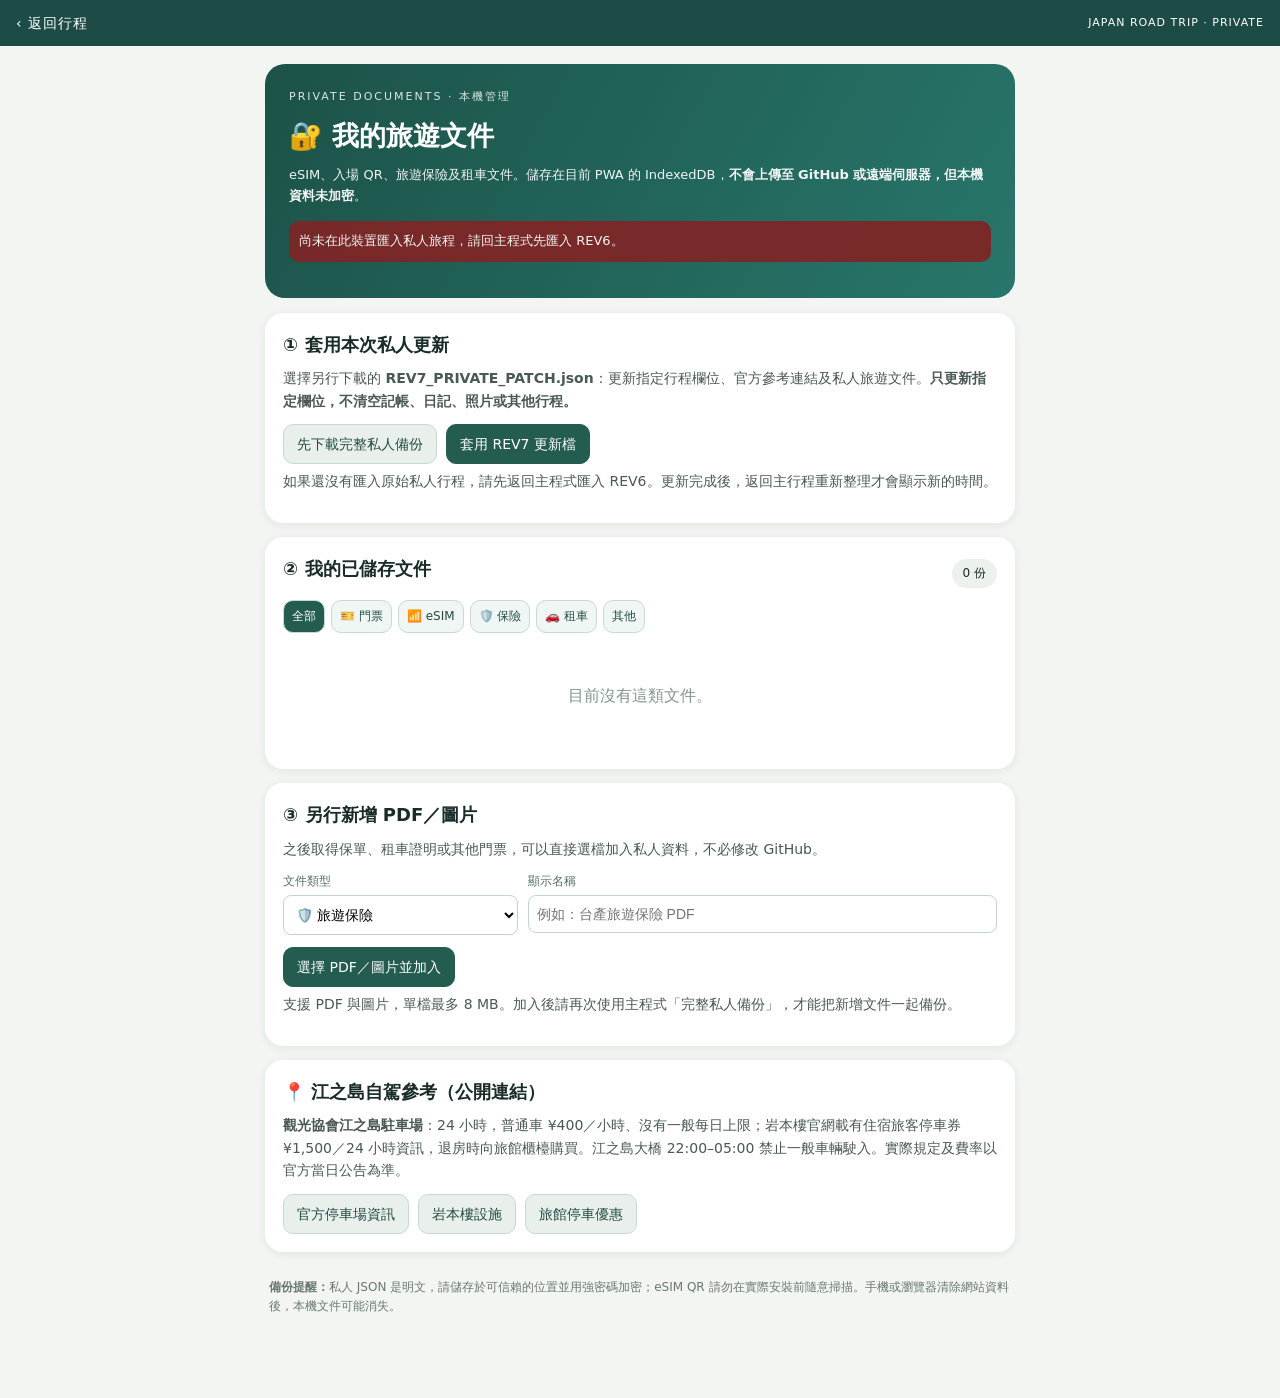
==== commit d6e358b2: "Add files via upload" ====
--- a/index.html
+++ b/index.html
@@ -1,347 +1,25 @@
 <!doctype html>
 <html lang="zh-Hant">
 <head>
-<meta charset="utf-8"><meta name="viewport" content="width=device-width,initial-scale=1,viewport-fit=cover">
-<meta name="theme-color" content="#f4efe6"><meta name="apple-mobile-web-app-capable" content="yes"><meta name="apple-mobile-web-app-status-bar-style" content="default">
-<title>Japan Road Trip · Private-ready PWA</title><link rel="manifest" href="manifest.json"><link rel="apple-touch-icon" href="icons/icon-192.png"><link rel="stylesheet" href="style.css">
+<meta charset="utf-8">
+<meta name="viewport" content="width=device-width,initial-scale=1,viewport-fit=cover">
+<meta name="theme-color" content="#1d4c46">
+<meta http-equiv="Content-Security-Policy" content="default-src 'self'; script-src 'self'; style-src 'self'; img-src 'self' data: blob:; connect-src 'self'; object-src 'none'; base-uri 'self'; form-action 'none'">
+<title>私人旅遊文件｜Japan Road Trip</title>
+<link rel="stylesheet" href="./style.css">
 </head>
 <body>
-<header class="topbar"><div><div class="eyebrow">PRIVATE DATA READY · DEMO MODE</div><h1>Japan Road Trip <span>PWA</span></h1></div><button class="iconbtn" id="installBtn" hidden>＋</button></header>
+<header class="bar"><a class="back" href="../index.html">‹ 返回行程</a><span>JAPAN ROAD TRIP · PRIVATE</span></header>
 <main>
-<section class="paper" id="privacyBanner" style="border-left:4px solid #508c72;margin:10px 0 18px;padding:13px">
-  <b id="privacyMode">公開示範模式：此網站不含任何真實旅程</b>
-  <p class="note">真實行程只由你在本機選擇 JSON 匯入並保存在這個瀏覽器；公開 GitHub Pages 網站任何人都能瀏覽程式介面，並非登入保護。IndexedDB 未加密。</p>
-  <p class="note" id="importStatus">尚未匯入私人行程</p>
-  <button class="primary" id="quickPrivateImport">🔐 選擇私人 JSON</button>
-</section>
-<section id="homeView" class="view active">
-  <div class="hero-card"><div><span class="kicker" id="countdown">TRIP MODE</span><h2 id="heroTitle">🇯🇵 日本自駕旅遊工具</h2><p id="heroSub">目前為公開示範模式，請自行匯入私人行程</p></div><div class="sun">◌</div></div>
-  <button class="trip-launch" data-go="trip"><span>▶</span><div><b>進入今日旅行模式</b><small>下一站・導航・停車・住宿・快速記帳集中在一頁</small></div><i>›</i></button>
-  <button class="flight-strip" data-go="flights">
-    <span>✈️</span><div><b>FLIGHTS</b><small id="homeFlightText">匯入私人資料後顯示航班</small></div><i>›</i>
-  </button>
-  <button class="rental-strip" data-go="rental">
-    <span>🚙</span><div><b>RENTAL CAR</b><small>匯入私人資料後顯示租車</small></div><i>›</i>
-  </button>
-  <button class="pretrip-strip" data-go="pretrip">
-    <span>⏳</span><div><b>PRE-TRIP</b><small id="homeReminderText">下一個重要期限載入中…</small></div><i>›</i>
-  </button>
-  <div class="dashboard-grid">
-    <button class="dash" data-go="today"><span>📅</span><div><b>TODAY</b><small id="homeTodayText">今日行程</small></div></button>
-    <button class="dash" data-go="hotels"><span>🏨</span><div><b>TONIGHT</b><small id="homeHotelText">今晚住宿</small></div></button>
-    <button class="dash" data-go="wallet"><span>💴</span><div><b>YEN</b><small id="homeRateText">更新匯率</small></div></button>
-    <button class="dash" data-go="expenses"><span>🧾</span><div><b>SPEND</b><small id="homeSpendText">本趟 ¥0</small></div></button>
-  </div>
-  <section id="homeBookingAlert" class="paper booking-alert"></section>
-  <section class="paper"><div class="section-head"><h3>下一個行程</h3><button class="textlink" data-go="today">完整時間軸 →</button></div><div id="nextItem"></div></section>
-  <section class="paper"><div class="section-head"><h3>旅行工具</h3></div><div class="tool-grid">
-    <button data-go="cards">💳<small>刷哪張卡</small></button><button data-go="itineraryEdit">✏️<small>編輯行程</small></button><button data-go="shopping">🛍<small>必買清單</small></button><button data-go="notes">📝<small>旅行日記</small></button><button data-go="guides">📚<small>景點導讀</small></button><button data-go="parking">🅿️<small>停車</small></button><button data-go="more">•••<small>更多</small></button>
-  </div></section>
-</section>
-
-
-<section id="tripView" class="view">
-  <div class="page-title trip-title">
-    <button class="back" data-go="home">‹</button>
-    <div><small>LIVE TRIP MODE</small><h2>今日旅行模式</h2></div>
-    <select id="tripDaySelect"></select>
-  </div>
-
-  <section class="trip-status">
-    <div><small id="tripDateLabel">TODAY</small><h3 id="tripDayTitle">D01</h3><p id="tripProgressText">準備出發</p></div>
-    <div class="progress-ring" id="tripProgressRing"><span>0%</span></div>
-  </section>
-
-  <section id="tripRentalSection" class="paper trip-rental-section" hidden>
-    <div class="section-head"><h3>🚙 今日租車</h3><button class="textlink" data-go="rental">租車詳情 →</button></div>
-    <div id="tripRentalCard"></div>
-  </section>
-
-  <section id="tripFlightSection" class="paper trip-flight-section" hidden>
-    <div class="section-head"><h3>✈️ 今日航班</h3><button class="textlink" data-go="flights">航班詳情 →</button></div>
-    <div id="tripFlightCard"></div>
-  </section>
-
-  <section class="paper trip-next">
-    <div class="section-head"><h3>📍 下一站</h3><button class="textlink" id="tripFullTimeline">完整時間軸 →</button></div>
-    <div id="tripNextItem"></div>
-    <div class="quick-actions" id="tripQuickActions"></div>
-  </section>
-
-  <section class="trip-mini-grid">
-    <article class="paper mini-panel">
-      <div class="section-head"><h3>🚗 下一段駕駛</h3></div>
-      <div id="tripDrive"></div>
-    </article>
-    <article class="paper mini-panel">
-      <div class="section-head"><h3>🏨 今晚住宿</h3></div>
-      <div id="tripHotel"></div>
-    </article>
-  </section>
-
-  <section class="paper">
-    <div class="section-head"><h3>🅿️ 今日停車</h3><button class="textlink" data-go="parking">全部停車 →</button></div>
-    <div id="tripParking" class="compact-stack"></div>
-  </section>
-
-  <section class="paper">
-    <div class="section-head"><h3>🆘 今日備案</h3></div>
-    <div id="tripPlanB" class="compact-stack"></div>
-  </section>
-
-  <section class="paper">
-    <div class="section-head"><h3>⏱ 今日時間軸</h3><button class="textlink" id="clearTripDone">清除完成狀態</button></div>
-    <div id="tripTimeline" class="trip-timeline"></div>
-  </section>
-
-  <section class="paper quick-capture">
-    <div class="section-head"><h3>旅行途中快速新增</h3></div>
-    <div class="tool-grid">
-      <button id="tripAddExpense">🧾<small>新增支出</small></button>
-      <button id="tripScanReceipt">📷<small>掃描收據</small></button>
-      <button id="tripAddNote">📝<small>寫一句日記</small></button>
-      <button data-go="cards">💳<small>刷哪張卡</small></button>
-    </div>
-  </section>
-</section>
-
-
-
-
-<section id="rentalView" class="view">
-  <div class="page-title"><button class="back" data-go="home">‹</button><div><small>CAR RENTAL · PRIVATE</small><h2>租車資訊</h2></div></div>
-  <div class="notice">🚙 請以租車公司最新確認資料核對取還車地點與 Map Code。</div>
-
-  <section id="rentalHero" class="rental-hero"></section>
-
-  <div class="rental-office-grid">
-    <section id="rentalPickup" class="paper"></section>
-    <section id="rentalReturn" class="paper"></section>
-  </div>
-
-  <section class="paper">
-    <div class="section-head"><h3>💴 費用明細</h3><span class="tag">含稅</span></div>
-    <div id="rentalCosts" class="cost-table"></div>
-  </section>
-
-  <section class="paper">
-    <div class="section-head"><h3>🧰 已包含／附加</h3></div>
-    <div id="rentalIncluded" class="included-grid"></div>
-  </section>
-
-  <section class="paper rental-alert">
-    <div class="section-head"><h3>⚠️ 本次特別提醒</h3></div>
-    <p>請依私人租車訂單核對取車日期、時間及營業所。</p>
-    <p>返程請預留還車、接駁、安檢及機場報到的時間。</p>
-  </section>
-</section>
-
-<section id="itineraryEditView" class="view">
-  <div class="page-title">
-    <button class="back" data-go="more">‹</button>
-    <div><small>EDITABLE ITINERARY</small><h2>行程編輯</h2></div>
-    <button class="roundadd" id="addItineraryBtn">＋</button>
-  </div>
-
-  <div class="notice">
-    ✏️ 這裡的修改保存在這個瀏覽器的本機資料中，不會修改公開 GitHub。內建行程可「修改／隱藏／恢復原始值」；自己新增的行程可自由編輯或刪除。私人備份也會包含這些修改。
-  </div>
-
-  <section class="paper itinerary-editor-tools">
-    <div class="editor-toolbar">
-      <label>編輯日期
-        <select id="itineraryEditDay"></select>
-      </label>
-      <button id="resetItineraryDay">↺ 恢復這一天</button>
-      <button id="resetAllItinerary" class="danger-soft">⚠️ 恢復全部原始行程</button>
-    </div>
-  </section>
-
-  <div id="itineraryEditorList" class="editor-list"></div>
-</section>
-
-<section id="flightsView" class="view">
-  <div class="page-title"><button class="back" data-go="home">‹</button><div><small>AIR · FLIGHT INFO</small><h2>航班資訊</h2></div></div>
-  <div class="notice">✈️ 時間以出發／抵達機場當地時間顯示。實際航班、登機門與航廈異動仍以航空公司及機場當日資訊為準。</div>
-  <div id="flightReminder"></div>
-  <div id="flightList" class="flight-list"></div>
-  <div class="section-head lounge-section-head"><h3>🛋 貴賓室攻略</h3><span class="tag">資料請以官方最新公告為準</span></div>
-  <div id="loungeList" class="lounge-list"></div>
-</section>
-
-<section id="todayView" class="view"><div class="page-title"><button class="back" data-go="home">‹</button><div><small>ITINERARY</small><h2>今日行程</h2></div><div class="title-tools"><button class="small-edit-btn" data-go="itineraryEdit">✏️</button><select id="todaySelect"></select></div></div><div id="todayList" class="timeline"></div></section>
-<section id="daysView" class="view"><div class="page-title"><button class="back" data-go="home">‹</button><div><small>ALL DAYS</small><h2>每日行程</h2></div></div><div id="daysTabs" class="day-tabs"></div><div id="daysList" class="timeline"></div></section>
-<section id="driveView" class="view"><div class="page-title"><button class="back" data-go="more">‹</button><div><small>ROAD</small><h2>自駕・SA/PA</h2></div></div><div id="driveList" class="timeline"></div></section>
-<section id="parkingView" class="view"><div class="page-title"><button class="back" data-go="home">‹</button><div><small>PARKING</small><h2>停車・Plan B</h2></div></div><div id="parkingList" class="card-list"></div></section>
-<section id="hotelsView" class="view"><div class="page-title"><button class="back" data-go="home">‹</button><div><small>STAY</small><h2>住宿</h2></div></div><div class="privacy-banner">🔐 公開 GitHub 完全不包含私人訂房內容，所有真實住宿、訂房碼與付款紀錄都要自行匯入並保存在本機。</div><div class="notice image-fix-note">🖼 私人住宿照片如已包含在私人資料包，匯入後才會顯示。</div><div id="hotelList" class="hotel-grid"></div></section>
-<section id="planbView" class="view"><div class="page-title"><button class="back" data-go="more">‹</button><div><small>BACKUP</small><h2>Plan B</h2></div></div><div id="planbList" class="timeline"></div></section>
-
-<section id="walletView" class="view"><div class="page-title"><button class="back" data-go="home">‹</button><div><small>MONEY</small><h2>日幣換算</h2></div></div>
-  <section class="paper rate-card"><div class="section-head"><h3>JPY → TWD</h3><span id="rateStamp" class="tag">尚未更新</span></div><div class="rate-row"><span>¥1</span><b>=</b><input id="rateInput" inputmode="decimal" value="0.203115"><span>NT$</span></div><div class="actions"><button id="fetchRate" class="primary">🌐 線上更新</button><button id="saveRate">儲存手動匯率</button></div><p class="hint">參考市場匯率；信用卡實際入帳仍依發卡銀行清算匯率與國外交易服務費。</p></section>
-  <section class="paper"><div class="converter"><label>日幣<input id="jpyInput" inputmode="numeric" placeholder="例如 12800"></label><div class="swap">⇄</div><label>台幣<input id="twdInput" inputmode="numeric" placeholder="自動換算"></label></div></section>
-  <button class="bigmenu" data-go="cards">💳 <span><b>信用卡攻略</b><small>比較日本刷卡回饋＋Visa/Mastercard/JCB</small></span><i>›</i></button>
-</section>
-
-<section id="cardsView" class="view">
-  <div class="page-title"><button class="back" data-go="wallet">‹</button><div><small>CARD GUIDE · VERIFY TERMS</small><h2>日本刷哪張卡？</h2></div></div>
-  <section class="paper compare-card">
-    <div class="section-head"><h3>💳 即時比一比</h3><button id="cardProfileBtn" class="textlink">資格 / 卡組織設定</button></div>
-    <div class="compare-form">
-      <label>消費情境
-        <select id="cardScenario">
-          <option value="physical">日本一般實體</option><option value="dining">日本餐廳／海鮮餐敘</option><option value="rental">日本租車現場付款</option><option value="train">日本鐵路／車票</option>
-          <option value="mobile">Apple Pay / Google Pay</option>
-          <option value="booking">海外網路 / 訂房</option>
-          <option value="paypay">PayPay</option>
-          <option value="drugstore">日本藥妝 / 電器</option>
-        </select>
-      </label>
-      <label>店家（選填，供指定店加碼辨識）
-        <input id="cardMerchant" placeholder="例如：BIC CAMERA、唐吉訶德、Nippon Rent-A-Car">
-      </label>
-      <label>付款方式
-        <select id="cardPayment"><option value="physical">實體信用卡</option><option value="applepay">Apple Pay</option><option value="googlepay">Google Pay</option><option value="online">網路刷卡</option><option value="paypay">PayPay</option></select>
-      </label>
-      <label>金額（日圓）
-        <input id="cardAmount" inputmode="numeric" value="10000">
-      </label>
-      <label>海外交易費估算
-        <select id="foreignFee">
-          <option value="1.5">1.5%</option>
-          <option value="0">0%</option>
-        </select>
-      </label>
-      <button id="compareCardsBtn" class="primary">比較</button>
-    </div>
-    <p class="hint">新版把保守估算與「待確認加碼」分開列示；額度未填、卡組織未確認或活動未登錄者不會直接認定最高回饋。金額為日圓，回饋折合新臺幣為估算；最終以發卡銀行及帳單認列為準。</p>
-    <div id="cardCompareResult" class="compare-results"></div>
-  </section>
-  <div class="filterchips" id="cardFilters"><button class="active" data-filter="all">全部權益</button><button data-filter="5">優先卡</button><button data-filter="network">Visa / Mastercard / JCB</button></div>
-  <div id="cardsList" class="card-list"></div>
-</section>
-
-<section id="expensesView" class="view">
-  <div class="page-title"><button class="back" data-go="home">‹</button><div><small>EXPENSES</small><h2>旅行記帳</h2></div><button class="roundadd" id="addExpenseBtn">＋</button></div>
-  <div class="expense-tools"><button id="scanReceiptBtn" class="primary">📷 掃描收據 Beta</button><span id="ocrStatus" class="hint">第一次辨識需網路下載日文 OCR 模組；辨識後一定要人工確認。</span></div>
-  <input type="file" id="receiptInput" accept="image/*" capture="environment" hidden>
-  <div id="expenseSummary" class="summary-grid"></div>
-  <div id="expenseBreakdown" class="paper expense-breakdown"></div>
-  <div id="expensePayerSummary" class="paper expense-payer-summary"></div>
-  <div class="filterchips" id="expensePayerFilters" aria-label="依付款人篩選記帳">
-    <button class="active" data-payer="全部">全部</button>
-    <button data-payer="柴犬">🐕 柴犬</button>
-    <button data-payer="貓咪">🐈 貓咪</button>
-    <button data-payer="未指定">未指定</button>
-  </div>
-  <div id="expenseList" class="card-list"></div>
-  <div class="footer-actions"><button id="exportExpenses">匯出 CSV</button></div>
-</section>
-
-<section id="shoppingView" class="view"><div class="page-title"><button class="back" data-go="home">‹</button><div><small>SHOPPING</small><h2>必買清單</h2></div><button class="roundadd" id="addShoppingBtn">＋</button></div><div class="filterchips" id="shoppingFilters"><button class="active" data-cat="all">全部</button><button data-cat="食品">🍪 食品</button><button data-cat="電器">🔌 電器</button><button data-cat="藥妝">💊 藥妝</button><button data-cat="雜貨">🧸 雜貨</button></div><div id="shoppingList" class="card-list"></div></section>
-
-<section id="notesView" class="view">
-  <div class="page-title"><button class="back" data-go="home">‹</button><div><small>JOURNAL</small><h2>旅行日記</h2></div><button class="roundadd" id="addNoteBtn">＋</button></div>
-  <div class="notice">📷 照片會壓縮後存在這台裝置；原始照片請留在相簿。回國後可把日記、小照片、花費與已購清單做成回憶錄。</div>
-  <div id="noteSummary" class="summary-grid"></div>
-  <div id="notesList" class="note-grid"></div>
-  <div class="footer-actions">
-    <button id="previewMemoir" class="primary">📖 預覽／列印回憶錄</button>
-    <button id="downloadMemoir">⬇️ 下載回憶錄 HTML</button>
-  </div>
-</section>
-
-<section id="guidesView" class="view"><div class="page-title"><button class="back" data-go="home">‹</button><div><small>READ BEFORE YOU GO</small><h2>景點導讀</h2></div></div><div id="guideList" class="card-list"></div></section>
-<section id="guideDetailView" class="view"><div class="page-title"><button class="back" data-go="guides">‹</button><div><small>FIELD GUIDE</small><h2 id="guideTitle">導讀</h2></div></div><article id="guideBody" class="guide-paper"></article></section>
-
-
-<section id="pretripView" class="view">
-  <div class="page-title">
-    <button class="back" data-go="more">‹</button>
-    <div><small>PRE-TRIP CENTER</small><h2>出發前提醒中心</h2></div>
-    <button id="exportReminderIcs" class="small-edit-btn">📅</button>
-  </div>
-  <div class="notice">⏳ 訂房取消期限來自目前 App 內住宿資料；信用卡／貴賓室屬會變動資訊，已另外列為「出發前再確認」。完成的項目會自動收到下方。</div>
-  <div id="pretripSummary" class="summary-grid"></div>
-
-  <section class="paper">
-    <div class="section-head"><h3>近期重要期限</h3><button id="toggleDoneReminders" class="textlink">顯示已完成</button></div>
-    <div id="reminderList" class="reminder-list"></div>
-  </section>
-
-  <section class="paper">
-    <div class="section-head"><h3>出發前最後複查</h3></div>
-    <div id="recheckList" class="reminder-list"></div>
-  </section>
-</section>
-
-<section id="systemView" class="view">
-  <div class="page-title">
-    <button class="back" data-go="more">‹</button>
-    <div><small>SYSTEM · V2.8</small><h2>版本與備份</h2></div>
-  </div>
-
-  <section class="system-hero">
-    <div><small>CURRENT VERSION</small><h2>Japan Road Trip · Private-ready PWA</h2><p id="systemVersion">V2.11.2 · PRIVATE DATA READY</p></div>
-    <span id="updateBadge" class="system-badge">檢查中</span>
-  </section>
-
-  <section class="paper">
-    <div class="section-head"><h3>🔄 更新管理</h3></div>
-    <div id="updateStatus" class="system-status"></div>
-    <div class="footer-actions">
-      <button id="checkUpdateBtn">檢查 GitHub 最新版</button>
-      <button id="reloadLatestBtn" class="primary">安全重新載入最新版</button>
-    </div>
-    <p class="hint">「安全重新載入」只清除 PWA 快取並重新抓程式，不會清除 IndexedDB、行程修改、記帳、日記或訂房私人資料。</p>
-  </section>
-
-  <section class="paper">
-    <div class="section-head"><h3>💾 備份健康檢查</h3><span id="backupHealthBadge" class="tag">檢查中</span></div>
-    <div id="backupHealth" class="health-grid"></div>
-    <div class="footer-actions">
-      <button id="systemExportBackup" class="primary">立即匯出完整備份</button>
-      <button data-go="qa">執行出發前測試</button>
-    </div>
-  </section>
-
-  <section class="paper">
-    <div class="section-head"><h3>📦 本機儲存空間</h3></div>
-    <div id="storageHealth" class="system-status"></div>
-  </section>
-</section>
-
-<section id="qaView" class="view">
-  <div class="page-title">
-    <button class="back" data-go="system">‹</button>
-    <div><small>FINAL QA</small><h2>出發前系統測試</h2></div>
-    <button id="runQaBtn" class="small-edit-btn">▶</button>
-  </div>
-
-  <div class="notice">🧪 這個測試不會刪除資料。它會檢查 PWA 快取、IndexedDB、私人資料、Google Maps / Map Code、行程編輯狀態與 OCR 使用條件。</div>
-
-  <section class="qa-score">
-    <div><small>READINESS</small><h2 id="qaScore">尚未執行</h2><p id="qaSubtitle">按右上角 ▶ 開始</p></div>
-    <div class="progress-ring qa-ring" id="qaRing"><span>—</span></div>
-  </section>
-
-  <div id="qaList" class="qa-list"></div>
-
-  <section class="paper">
-    <div class="section-head"><h3>建議出發前實機測試</h3></div>
-    <div class="qa-manual">
-      <button onclick="go('trip')">▶ 打開旅行模式</button>
-      <button onclick="go('expenses')">🧾 測試新增一筆支出</button>
-      <button onclick="go('itineraryEdit')">✏️ 檢查行程編輯</button>
-      <button onclick="go('hotels')">🏨 檢查私人住宿資料</button>
-    </div>
-  </section>
-</section>
-
-<section id="moreView" class="view"><div class="page-title"><button class="back" data-go="home">‹</button><div><small>TOOLS</small><h2>更多</h2></div></div><div class="menu-list"><button data-go="pretrip">⏳ <span>出發前提醒中心</span><i>›</i></button><button data-go="system">⚙️ <span>版本・備份・系統測試</span><i>›</i></button><button data-go="rental">🚙 <span>租車資訊</span><i>›</i></button><button data-go="itineraryEdit">✏️ <span>行程編輯</span><i>›</i></button><button data-go="flights">✈️ <span>航班資訊</span><i>›</i></button><button data-go="days">🗓️ <span>每日行程</span><i>›</i></button><button data-go="drive">🚗 <span>自駕・SA/PA</span><i>›</i></button><button data-go="planb">🆘 <span>Plan B</span><i>›</i></button><button data-go="checklist">✅ <span>出發前確認</span><i>›</i></button><button id="importPrivateBtn">🔐 <span>匯入私人旅行資料</span><i>›</i></button><button id="exportBackupBtn">💾 <span>匯出完整私人備份</span><i>›</i></button><button id="importBackupBtn">♻️ <span>合併／還原私人備份</span><i>›</i></button></div><input type="file" id="importFile" accept="application/json" hidden><input type="file" id="backupFile" accept="application/json" hidden></section>
-<section id="checklistView" class="view"><div class="page-title"><button class="back" data-go="more">‹</button><div><small>PRE-TRIP</small><h2>出發前確認</h2></div></div><div id="checklist" class="checklist"></div><div class="footer-actions"><button id="resetChecklist">清除勾選</button></div></section>
+  <section class="hero"><div class="eyebrow">PRIVATE DOCUMENTS · 本機管理</div><h1>🔐 我的旅遊文件</h1><p>eSIM、入場 QR、旅遊保險及租車文件。儲存在目前 PWA 的 IndexedDB，<strong>不會上傳至 GitHub 或遠端伺服器，但本機資料未加密</strong>。</p><p id="status" class="status" role="status" aria-live="polite">讀取資料中…</p></section>
+  <section class="panel" id="updatePanel"><h2>① 套用本次私人更新</h2><p>選擇另行下載的 <strong>REV7_PRIVATE_PATCH.json</strong>：更新指定行程欄位、官方參考連結及私人旅遊文件。<strong>只更新指定欄位，不清空記帳、日記、照片或其他行程。</strong></p><div class="actions"><button class="light" id="backupFirst">先下載完整私人備份</button><label for="patchFile" class="button primary">套用 REV7 更新檔</label><input id="patchFile" type="file" accept=".json,application/json" hidden></div><p class="micro">如果還沒有匯入原始私人行程，請先返回主程式匯入 REV6。更新完成後，返回主行程重新整理才會顯示新的時間。</p></section>
+  <section class="panel"><div class="section-title"><h2>② 我的已儲存文件</h2><span id="docCount" class="pill">0 份</span></div><div class="filterbar"><button class="filter active" data-type="all">全部</button><button class="filter" data-type="ticket">🎫 門票</button><button class="filter" data-type="esim">📶 eSIM</button><button class="filter" data-type="insurance">🛡️ 保險</button><button class="filter" data-type="rental">🚗 租車</button><button class="filter" data-type="other">其他</button></div><div id="docs" class="doc-grid"><p class="muted">尚未載入文件。</p></div></section>
+  <section class="panel"><h2>③ 另行新增 PDF／圖片</h2><p>之後取得保單、租車證明或其他門票，可以直接選檔加入私人資料，不必修改 GitHub。</p><div class="formrow"><label>文件類型<select id="newType"><option value="insurance">🛡️ 旅遊保險</option><option value="rental">🚗 租車訂單</option><option value="ticket">🎫 票券／入場 QR</option><option value="esim">📶 eSIM</option><option value="other">📁 其他</option></select></label><label>顯示名稱<input id="newLabel" placeholder="例如：台產旅遊保險 PDF"></label></div><div class="actions"><label class="button primary" for="newFiles">選擇 PDF／圖片並加入</label><input id="newFiles" type="file" accept=".pdf,image/*" multiple hidden></div><p class="micro">支援 PDF 與圖片，單檔最多 8 MB。加入後請再次使用主程式「完整私人備份」，才能把新增文件一起備份。</p></section>
+  <section class="panel"><h2>📍 江之島自駕參考（公開連結）</h2><p><strong>觀光協會江之島駐車場</strong>：24 小時，普通車 ¥400／小時、沒有一般每日上限；岩本樓官網載有住宿旅客停車券 ¥1,500／24 小時資訊，退房時向旅館櫃檯購買。江之島大橋 22:00–05:00 禁止一般車輛駛入。實際規定及費率以官方當日公告為準。</p><div class="actions"><a class="button light" href="https://www.fujisawa-kanko.jp/access/enoshima-parking.html" target="_blank" rel="noopener noreferrer">官方停車場資訊</a><a class="button light" href="https://www.iwamotoro.co.jp/facilities/" target="_blank" rel="noopener noreferrer">岩本樓設施</a><a class="button light" href="https://www.iwamotoro.co.jp/access/" target="_blank" rel="noopener noreferrer">旅館停車優惠</a></div></section>
+  <footer><strong>備份提醒：</strong>私人 JSON 是明文，請儲存於可信賴的位置並用強密碼加密；eSIM QR 請勿在實際安裝前隨意掃描。手機或瀏覽器清除網站資料後，本機文件可能消失。</footer>
 </main>
-<nav class="bottom-nav"><button data-go="home" class="active"><span>⌂</span><small>首頁</small></button><button data-go="trip"><span>▶</span><small>旅行</small></button><button data-go="wallet"><span>💴</span><small>錢包</small></button><button data-go="expenses"><span>🧾</span><small>記帳</small></button><button data-go="more"><span>•••</span><small>更多</small></button></nav>
-
-<dialog id="editDialog"><form method="dialog" id="editForm"><div class="modal-head"><h3 id="dialogTitle">新增</h3><button value="cancel" class="close">×</button></div><div id="dialogFields"></div><div class="modal-actions"><button value="cancel">取消</button><button value="default" id="dialogSave" class="primary">儲存</button></div></form></dialog>
-<script src="data.js"></script><script src="reference.js"></script><script src="card-engine-v2111.js"></script><script src="db.js"></script><script src="card-guide-public.js"></script><script src="private-store.js"></script><script src="bootstrap.js"></script>
-</body></html>+<script src="../db.js"></script>
+<script src="../private-store.js"></script>
+<script src="./vault.js"></script>
+</body>
+</html>
--- a/style.css
+++ b/style.css
@@ -1,83 +1 @@
-:root{--paper:#fffdf8;--bg:#f4efe6;--ink:#28231e;--muted:#766e64;--line:#e4dbcf;--rust:#a85e3b;--rust2:#d39c73;--sage:#7f8f78;--blue:#71879a;--shadow:0 10px 32px rgba(55,42,30,.09)}*{box-sizing:border-box}html{background:var(--bg)}body{margin:0;color:var(--ink);background:linear-gradient(180deg,#f8f4ec 0,#f4efe6 42%,#efe9de 100%);font-family:-apple-system,BlinkMacSystemFont,"Segoe UI","Noto Sans TC","PingFang TC",sans-serif;padding-bottom:92px;min-height:100vh}button,input,select,textarea{font:inherit}.topbar{max-width:980px;margin:auto;padding:calc(20px + env(safe-area-inset-top)) 18px 12px;display:flex;align-items:flex-start;justify-content:space-between}.topbar .eyebrow{font-size:10px;letter-spacing:.14em;color:var(--muted);font-weight:800}.topbar h1{margin:6px 0 0;font-family:Georgia,"Times New Roman",serif;font-size:25px;font-weight:600;letter-spacing:-.03em}.topbar h1 span{color:var(--rust)}.iconbtn,.roundadd{border:0;width:40px;height:40px;border-radius:50%;background:var(--paper);box-shadow:var(--shadow);font-size:24px;color:var(--rust)}main{max-width:980px;margin:auto;padding:0 14px}.view{display:none}.view.active{display:block}.hero-card{position:relative;overflow:hidden;min-height:168px;padding:24px 22px;border-radius:30px;background:linear-gradient(135deg,#a45c3b,#c8845d 58%,#e7b790);color:white;box-shadow:0 18px 45px rgba(117,67,42,.22)}.hero-card:after{content:"";position:absolute;right:-80px;bottom:-120px;width:250px;height:250px;border:1px solid rgba(255,255,255,.23);border-radius:50%}.hero-card .kicker{font-size:10px;letter-spacing:.16em;font-weight:800;opacity:.82}.hero-card h2{font-family:Georgia,"Times New Roman",serif;margin:10px 0 8px;font-size:27px}.hero-card p{margin:0;font-size:13px;line-height:1.55;max-width:75%;opacity:.9}.sun{position:absolute;right:24px;top:26px;font-size:46px;opacity:.55}.dashboard-grid{display:grid;grid-template-columns:1fr 1fr;gap:11px;margin-top:13px}.dash{display:flex;gap:12px;align-items:center;border:0;background:var(--paper);border-radius:20px;padding:16px;text-align:left;color:var(--ink);box-shadow:var(--shadow);min-height:78px}.dash>span{font-size:27px}.dash b,.dash small{display:block}.dash b{font-size:12px;letter-spacing:.08em}.dash small{margin-top:4px;color:var(--muted);font-size:11px;white-space:nowrap;overflow:hidden;text-overflow:ellipsis;max-width:120px}.paper{margin-top:13px;background:rgba(255,253,248,.96);border:1px solid rgba(228,219,207,.75);border-radius:24px;padding:17px;box-shadow:var(--shadow)}.section-head{display:flex;justify-content:space-between;align-items:center;gap:12px;margin-bottom:11px}.section-head h3{margin:0;font-size:16px}.textlink{border:0;background:none;color:var(--rust);font-size:11px;padding:0}.tool-grid{display:grid;grid-template-columns:repeat(3,1fr);gap:9px}.tool-grid button{border:1px solid var(--line);background:#fff;border-radius:17px;padding:15px 8px;font-size:22px}.tool-grid small{display:block;font-size:10px;color:var(--muted);margin-top:7px}.page-title{display:flex;align-items:center;gap:12px;margin:5px 0 16px}.page-title>div{flex:1}.page-title small{font-size:9px;letter-spacing:.14em;color:var(--muted);font-weight:800}.page-title h2{font-family:Georgia,"Times New Roman",serif;margin:3px 0 0;font-size:26px}.back{border:0;background:var(--paper);box-shadow:var(--shadow);width:38px;height:38px;border-radius:50%;font-size:27px;line-height:1;color:var(--rust)}select{border:1px solid var(--line);background:var(--paper);border-radius:12px;padding:8px;color:var(--ink);max-width:130px}.timeline{display:flex;flex-direction:column;gap:9px}.item{display:grid;grid-template-columns:56px 1fr;background:var(--paper);border:1px solid rgba(228,219,207,.75);border-radius:20px;padding:14px;box-shadow:var(--shadow)}.time{font-weight:900;color:var(--rust);font-size:12px}.item h3,.card h3,.hotel h3{font-size:15px;margin:0 0 6px}.meta{display:flex;flex-wrap:wrap;gap:5px}.tag,.pill{display:inline-block;border-radius:999px;background:#efe4d9;padding:4px 8px;color:#70452e;font-size:10px}.note{font-size:11px;line-height:1.55;color:var(--muted);margin:5px 0}.actions{display:flex;flex-wrap:wrap;gap:7px;margin-top:8px}.actions button,.actions a,.footer-actions button,.rate-card button,.modal-actions button{border:1px solid var(--line);background:white;color:var(--ink);text-decoration:none;padding:8px 10px;border-radius:11px;font-size:11px}.primary{background:var(--rust)!important;color:#fff!important;border-color:var(--rust)!important}.day-tabs,.filterchips{display:flex;gap:7px;overflow:auto;padding:0 0 12px}.day-tabs button,.filterchips button{flex:none;border:1px solid var(--line);background:var(--paper);padding:8px 11px;border-radius:999px;font-size:11px}.day-tabs button.active,.filterchips button.active{background:var(--ink);color:#fff;border-color:var(--ink)}.card-list{display:flex;flex-direction:column;gap:10px}.card{background:var(--paper);border-radius:20px;padding:16px;border:1px solid rgba(228,219,207,.75);box-shadow:var(--shadow)}.card .big{font-size:11px;font-weight:800;color:var(--rust);margin-bottom:6px}.hotel-grid{display:grid;grid-template-columns:1fr;gap:12px}.hotel{overflow:hidden;background:var(--paper);border-radius:24px;box-shadow:var(--shadow);border:1px solid rgba(228,219,207,.75)}.hotel-cover{height:145px;background:linear-gradient(135deg,#7d8790,#d2b89e);background-size:cover;background-position:center;position:relative}.hotel-cover:after{content:"";position:absolute;inset:0;background:linear-gradient(180deg,transparent 25%,rgba(0,0,0,.38))}.hotel-cover .dates{position:absolute;bottom:12px;left:14px;color:#fff;font-weight:800;font-size:12px;z-index:1}.hotel-body{padding:15px}.hotel-booking{margin-top:10px;padding:11px;border-radius:14px;background:#fff7ec;border:1px solid #ead6c4;font-size:11px;line-height:1.65}.hotel-booking .big{font-size:9px;letter-spacing:.12em;color:var(--rust);margin-bottom:4px}.hotel-private{margin-top:10px;padding:11px;border-radius:14px;background:#f2ede6;font-size:11px;line-height:1.6}.privacy-banner,.notice{padding:12px 14px;background:#eee7db;border-radius:15px;color:#655d54;font-size:11px;line-height:1.5;margin-bottom:12px}.rate-row{display:grid;grid-template-columns:auto auto 1fr auto;align-items:center;gap:8px}.rate-row input{width:100%;font-size:25px;font-weight:800;border:0;border-bottom:1px solid var(--line);background:transparent;color:var(--rust);text-align:right}.hint{font-size:10px;line-height:1.5;color:var(--muted)}.converter{display:grid;grid-template-columns:1fr auto 1fr;gap:10px;align-items:center}.converter label{font-size:10px;color:var(--muted)}.converter input{display:block;margin-top:6px;width:100%;border:1px solid var(--line);border-radius:14px;padding:13px;background:#fff;font-size:17px}.swap{font-size:20px;color:var(--rust)}.bigmenu,.menu-list button{width:100%;margin-top:12px;border:0;background:var(--paper);border-radius:18px;padding:15px;box-shadow:var(--shadow);display:flex;align-items:center;gap:12px;text-align:left}.bigmenu>span,.menu-list span{flex:1}.bigmenu b,.bigmenu small{display:block}.bigmenu small{font-size:10px;color:var(--muted);margin-top:3px}.bigmenu i,.menu-list i{font-style:normal;color:var(--muted);font-size:22px}.summary-grid{display:grid;grid-template-columns:repeat(2,1fr);gap:10px;margin-bottom:12px}.summary{background:var(--paper);border-radius:18px;padding:15px;box-shadow:var(--shadow)}.summary small{display:block;color:var(--muted);font-size:10px}.summary b{display:block;font-size:18px;margin-top:5px}.expense-row,.shop-row{display:flex;align-items:flex-start;gap:11px}.expense-row .grow,.shop-row .grow{flex:1}.money{font-weight:900;color:var(--rust)}.footer-actions{display:flex;justify-content:center;gap:8px;padding:16px 0}.note-grid{display:grid;grid-template-columns:1fr;gap:12px}.journal{background:var(--paper);border-radius:22px;overflow:hidden;box-shadow:var(--shadow)}.journal img{width:100%;height:210px;object-fit:cover;display:block}.journal-body{padding:15px}.journal-body p{font-size:13px;line-height:1.7;white-space:pre-wrap}.guide-paper{background:var(--paper);border-radius:26px;padding:22px;box-shadow:var(--shadow);line-height:1.8}.guide-paper .lead{font-size:15px}.guide-paper li{margin:9px 0}.guide-paper blockquote{margin:18px 0;padding:14px 16px;border-left:3px solid var(--rust);background:#f4eee5;border-radius:0 12px 12px 0}.menu-list{display:flex;flex-direction:column;gap:1px}.menu-list button{margin-top:0;border-radius:0;box-shadow:none;border-bottom:1px solid var(--line)}.menu-list button:first-child{border-radius:18px 18px 0 0}.menu-list button:last-child{border-radius:0 0 18px 18px}.checklist{background:var(--paper);border-radius:22px;overflow:hidden;box-shadow:var(--shadow)}.check-row{display:flex;gap:10px;padding:14px;border-bottom:1px solid var(--line);font-size:13px}.check-row:last-child{border:0}.check-row input{width:19px;height:19px}.check-row.done span{text-decoration:line-through;color:var(--muted)}.bottom-nav{position:fixed;left:0;right:0;bottom:0;z-index:20;height:76px;padding:7px 8px calc(7px + env(safe-area-inset-bottom));display:grid;grid-template-columns:repeat(5,1fr);background:rgba(255,253,248,.94);backdrop-filter:blur(18px);border-top:1px solid var(--line)}.bottom-nav button{border:0;background:transparent;color:var(--muted)}.bottom-nav button span{display:block;font-size:17px}.bottom-nav small{display:block;font-size:9px;margin-top:3px}.bottom-nav button.active{color:var(--rust);font-weight:800}dialog{width:min(92vw,520px);border:0;border-radius:24px;padding:0;box-shadow:0 30px 80px rgba(0,0,0,.26);background:var(--paper)}dialog::backdrop{background:rgba(35,28,24,.45);backdrop-filter:blur(4px)}#editForm{padding:18px}.modal-head{display:flex;justify-content:space-between;align-items:center}.modal-head h3{margin:0}.close{border:0;background:none;font-size:28px}.form-grid{display:grid;gap:11px;margin-top:14px}.form-grid label{font-size:10px;color:var(--muted)}.form-grid input,.form-grid textarea,.form-grid select{display:block;width:100%;margin-top:5px;padding:11px;border:1px solid var(--line);border-radius:12px;background:#fff;color:var(--ink)}.form-grid textarea{min-height:95px;resize:vertical}.modal-actions{display:flex;justify-content:flex-end;gap:8px;margin-top:15px}.empty{padding:30px 12px;text-align:center;color:var(--muted);font-size:12px}@media(min-width:700px){.dashboard-grid{grid-template-columns:repeat(4,1fr)}.hotel-grid,.note-grid{grid-template-columns:repeat(2,1fr)}.tool-grid{grid-template-columns:repeat(6,1fr)}.summary-grid{grid-template-columns:repeat(4,1fr)}}
-.booking-alert{padding:14px 16px}
-.booking-alert-row{display:flex;align-items:center;justify-content:space-between;gap:12px}
-.booking-alert-row b,.booking-alert-row small{display:block}.booking-alert-row small{color:var(--muted);font-size:10px;margin-top:3px}.booking-alert-row strong{font-family:Georgia,serif;color:var(--rust);font-size:24px;white-space:nowrap}
-.compare-form{display:grid;grid-template-columns:1fr 1fr;gap:10px}.compare-form label{font-size:10px;color:var(--muted)}.compare-form input,.compare-form select{display:block;width:100%;max-width:none;margin-top:5px;padding:11px;border:1px solid var(--line);border-radius:12px;background:#fff;color:var(--ink)}.compare-form .primary{grid-column:1/-1;padding:11px;border-radius:13px;border:0}
-.compare-results{display:flex;flex-direction:column;gap:8px;margin-top:13px}.compare-row{display:flex;gap:10px;align-items:flex-start;border:1px solid var(--line);border-radius:16px;padding:11px;background:#fff}.compare-row.winner{border-color:#c98a61;background:#fff8ef}.compare-row .rank{width:28px;font-size:19px}.compare-row .grow{flex:1}.compare-row h4{margin:0 0 4px;font-size:13px}.compare-row p{margin:2px 0;font-size:11px}.compare-row small{display:block;color:var(--muted);font-size:9px;line-height:1.45}.network-extra{color:#8a4e2e!important}.calc-note{font-size:10px;line-height:1.5;padding:8px 10px;background:#f7f0e7;border-radius:11px;color:#705c4c}
-.expense-tools{display:flex;align-items:center;gap:10px;margin-bottom:12px}.expense-tools button{border:0;border-radius:13px;padding:11px 13px}.expense-tools .hint{flex:1}
-.expense-breakdown{margin-bottom:12px}.break-row{display:grid;grid-template-columns:110px 1fr;align-items:center;gap:10px;margin:9px 0}.break-row b,.break-row small{display:block}.break-row b{font-size:11px}.break-row small{font-size:9px;color:var(--muted);margin-top:2px}.bar{height:8px;background:#eee4d8;border-radius:999px;overflow:hidden}.bar i{display:block;height:100%;background:var(--rust);border-radius:999px}
-.receipt-thumb{width:58px;height:72px;object-fit:cover;border-radius:10px;border:1px solid var(--line)}
-@media(max-width:520px){.compare-form{grid-template-columns:1fr}.compare-form .primary{grid-column:auto}.expense-tools{align-items:flex-start;flex-direction:column}.break-row{grid-template-columns:90px 1fr}}
-
-.image-fix-note{margin-top:0}
-.shop-row.bought{opacity:.78}.shop-row.bought h3{text-decoration:line-through}
-.journal-highlight{outline:2px solid rgba(168,94,59,.55);outline-offset:-2px}
-#noteSummary{margin-bottom:12px}
-@media(max-width:520px){#notesView .footer-actions{flex-direction:column}#notesView .footer-actions button{width:100%}}
-
-.trip-launch{width:100%;display:flex;align-items:center;gap:14px;border:0;border-radius:22px;padding:16px 18px;margin:14px 0;background:#29231e;color:white;text-align:left;box-shadow:var(--shadow)}
-.trip-launch>span{width:40px;height:40px;border-radius:50%;display:grid;place-items:center;background:#b66b43}.trip-launch div{flex:1}.trip-launch b,.trip-launch small{display:block}.trip-launch b{font-size:14px}.trip-launch small{font-size:10px;color:#e7ddd3;margin-top:3px;line-height:1.45}.trip-launch i{font-style:normal;font-size:22px}
-.trip-title select{max-width:130px}
-.trip-status{display:flex;align-items:center;justify-content:space-between;gap:18px;background:linear-gradient(135deg,#b56c45,#df9d72);color:white;border-radius:26px;padding:20px;margin-bottom:14px;box-shadow:var(--shadow)}
-.trip-status small{font-size:10px;letter-spacing:.08em}.trip-status h3{font-family:Georgia,serif;font-size:26px;margin:4px 0}.trip-status p{margin:0;font-size:11px;opacity:.9}
-.progress-ring{--p:0;width:72px;height:72px;border-radius:50%;display:grid;place-items:center;background:conic-gradient(#fff calc(var(--p)*1%),rgba(255,255,255,.22) 0);position:relative;flex:0 0 auto}
-.progress-ring:after{content:"";position:absolute;inset:7px;background:#ca8057;border-radius:50%}.progress-ring span{position:relative;z-index:1;font-weight:800}
-.trip-next{margin-bottom:14px}.quick-actions{display:flex;flex-wrap:wrap;gap:8px;margin-top:12px}.quick-actions>*{border:1px solid var(--line);background:#fff;color:var(--ink);border-radius:12px;padding:9px 11px;text-decoration:none;font-size:11px}.quick-actions .primary-action{background:var(--rust);color:#fff;border-color:var(--rust)}
-.trip-mini-grid{display:grid;grid-template-columns:1fr 1fr;gap:12px}.mini-panel{margin:0}
-.trip-compact b,.trip-compact small{display:block}.trip-compact b{font-size:12px}.trip-compact small{font-size:10px;color:var(--muted);margin-top:5px;line-height:1.5}
-.trip-hotel{min-height:150px;background-size:cover;background-position:center;border-radius:16px;padding:14px;display:flex;align-items:flex-end;color:#fff}.trip-hotel b,.trip-hotel small{display:block;text-shadow:0 1px 2px rgba(0,0,0,.4)}.trip-hotel b{font-size:13px}.trip-hotel small{font-size:9px;margin-top:3px}.trip-hotel .actions a,.trip-hotel .actions button{background:rgba(255,255,255,.92);color:#3a3028;border:0}
-.compact-stack{display:flex;flex-direction:column;gap:8px}.compact-row{display:flex;justify-content:space-between;gap:10px;padding:10px 0;border-bottom:1px solid var(--line)}.compact-row:last-child{border-bottom:0}.compact-row b,.compact-row small{display:block}.compact-row b{font-size:11px}.compact-row small{font-size:9px;color:var(--muted);margin-top:4px;line-height:1.45}.compact-row.backup{background:#fff8ef;border:1px solid #ead7c6;border-radius:12px;padding:10px}
-.trip-timeline{display:flex;flex-direction:column}.trip-line{display:grid;grid-template-columns:34px 48px 1fr auto;gap:8px;align-items:flex-start;padding:11px 0;border-bottom:1px solid var(--line)}.trip-line:last-child{border-bottom:0}.trip-line.done{opacity:.48}.trip-line.done b{text-decoration:line-through}.trip-check{width:28px;height:28px;border-radius:50%;border:1px solid var(--line);background:#fff}.trip-line-time{font-size:11px;color:var(--rust);font-weight:800;padding-top:5px}.trip-line b{font-size:11px}.trip-line small{display:block;color:var(--muted);font-size:9px;line-height:1.45;margin-top:3px}.trip-line .actions{margin-top:0}.trip-line .actions a{padding:6px 8px}
-.quick-capture{margin-bottom:18px}
-@media(max-width:620px){.trip-mini-grid{grid-template-columns:1fr}.trip-line{grid-template-columns:32px 42px 1fr}.trip-line>.actions{grid-column:3}.trip-title{align-items:flex-start}.trip-title select{max-width:112px}}
-
-.flight-strip{width:100%;display:flex;align-items:center;gap:12px;border:1px solid var(--line);background:#fffdf9;border-radius:18px;padding:12px 15px;margin:10px 0 14px;text-align:left;color:var(--ink);box-shadow:var(--shadow)}
-.flight-strip>span{font-size:24px}.flight-strip div{flex:1}.flight-strip b,.flight-strip small{display:block}.flight-strip b{font-size:12px}.flight-strip small{font-size:10px;color:var(--muted);margin-top:3px}.flight-strip i{font-style:normal;font-size:20px}
-.mapcode-na{display:inline-flex;align-items:center;padding:7px 9px;border:1px dashed #cfbdaa;border-radius:10px;font-size:10px;color:#8a7c70;background:#faf6f0}.mapcode-btn{white-space:nowrap}
-.flight-list{display:flex;flex-direction:column;gap:13px}.flight-card{background:var(--card);border-radius:22px;padding:17px;box-shadow:var(--shadow)}.flight-card-head{display:flex;justify-content:space-between;align-items:flex-start}.flight-card-head small{font-size:9px;color:var(--muted)}.flight-card h3{font-family:Georgia,serif;font-size:24px;margin:2px 0}
-.seat-tag{font-size:10px;padding:6px 9px;border-radius:999px;background:#fff0df;color:#9a542f}.seat-tag.done{background:#e8f3e8;color:#476a48}
-.flight-route{display:grid;grid-template-columns:1fr auto 1fr;align-items:center;gap:12px}.flight-route>div:last-child{text-align:right}.flight-route b,.flight-route span,.flight-route small{display:block}.flight-route b{font-family:Georgia,serif;font-size:22px}.flight-route span{font-weight:800;font-size:12px}.flight-route small{font-size:9px;color:var(--muted);margin-top:3px}.flight-route i{font-style:normal;color:var(--rust)}
-.bigroute{margin:18px 0;padding:15px 0;border-top:1px solid var(--line);border-bottom:1px solid var(--line)}.bigroute b{font-size:30px}.flight-notes p{margin:5px 0;font-size:10px;color:var(--muted)}
-.flight-reminder{display:flex;justify-content:space-between;align-items:center;gap:14px;margin-bottom:14px;border:1px solid #e4c6ad}.flight-reminder.done{border-color:#c7ddc8}.flight-reminder small,.flight-reminder b{display:block}.flight-reminder small{font-size:9px;color:var(--muted)}.flight-reminder b{font-size:13px;margin-top:3px}.flight-reminder p{font-size:9px;color:var(--muted);margin:4px 0}.flight-reminder .actions{margin:0}
-.trip-flight-section{margin-bottom:14px}.flight-mini{display:flex;align-items:center;gap:16px}.flight-mini .flight-code{min-width:62px}.flight-mini .flight-code small,.flight-mini .flight-code b{display:block}.flight-mini .flight-code small{font-size:9px;color:var(--muted)}.flight-mini .flight-code b{font-family:Georgia,serif;font-size:20px}
-@media(max-width:620px){.flight-reminder{align-items:flex-start;flex-direction:column}.flight-reminder .actions{width:100%}.flight-route{gap:7px}.bigroute b{font-size:25px}}
-
-.title-tools{display:flex;align-items:center;gap:7px}.small-edit-btn{width:36px;height:36px;border-radius:12px;border:1px solid var(--line);background:#fff}
-.itinerary-editor-tools{margin-bottom:12px}.editor-toolbar{display:flex;align-items:end;flex-wrap:wrap;gap:9px}.editor-toolbar label{font-size:10px;color:var(--muted)}.editor-toolbar select{display:block;margin-top:5px;min-width:120px}
-.editor-list{display:flex;flex-direction:column;gap:10px}.editor-card{display:grid;grid-template-columns:58px 1fr;gap:10px;background:var(--card);border-radius:18px;padding:14px;box-shadow:var(--shadow);border:1px solid transparent}.editor-card.hidden-row{opacity:.58;border-style:dashed;border-color:#c9b8a6}.editor-time{font-size:12px;font-weight:800;color:var(--rust);padding-top:5px}.editor-card h3{font-size:14px;margin:6px 0}.custom-pill{background:#e7edf8!important;color:#45617f!important}.hidden-pill{background:#eee!important;color:#777!important}.danger-soft{background:#fff3ef!important;color:#9a4e39!important;border-color:#e8c7bb!important}
-.lounge-section-head{margin-top:26px}.lounge-list{display:flex;flex-direction:column;gap:13px}.lounge-card{background:var(--card);border-radius:22px;padding:17px;box-shadow:var(--shadow)}.lounge-head{display:flex;align-items:flex-start;justify-content:space-between;gap:12px}.lounge-head small{display:block;font-size:9px;color:var(--muted)}.lounge-head h3{font-size:16px;margin:4px 0}.eligibility{border:1px solid #e1c7b4;background:#fff7ed;color:#945a35;border-radius:999px;padding:7px 9px;font-size:9px}.eligibility.done{background:#e9f3ea;color:#47704d;border-color:#c8dccb}.lounge-rule{background:#f8f1e8;border-radius:14px;padding:11px;margin:11px 0}.lounge-rule b{font-size:10px}.lounge-rule p{font-size:10px;line-height:1.6;margin:5px 0 0;color:#685c52}.lounge-spots{display:flex;flex-direction:column;gap:8px}.lounge-spot{border-left:3px solid #c7835c;padding:7px 10px;background:#fff}.lounge-spot b,.lounge-spot span{display:block}.lounge-spot b{font-size:11px}.lounge-spot span{font-size:9px;color:var(--muted);line-height:1.55;margin-top:2px}.verified-note{font-size:9px;color:var(--muted);margin:10px 0 0}
-@media(max-width:620px){.lounge-head{flex-direction:column}.editor-toolbar{align-items:stretch}.editor-toolbar>*{width:100%}.editor-toolbar select{width:100%}.editor-card{grid-template-columns:48px 1fr}}
-
-.rental-strip{width:100%;display:flex;align-items:center;gap:12px;border:1px solid var(--line);background:#fffdf9;border-radius:18px;padding:12px 15px;margin:0 0 14px;text-align:left;color:var(--ink);box-shadow:var(--shadow)}
-.rental-strip>span{font-size:24px}.rental-strip div{flex:1}.rental-strip b,.rental-strip small{display:block}.rental-strip b{font-size:12px}.rental-strip small{font-size:10px;color:var(--muted);margin-top:3px}.rental-strip i{font-style:normal;font-size:20px}
-.rental-hero{display:flex;align-items:center;justify-content:space-between;gap:20px;background:linear-gradient(135deg,#26333a,#485f68);color:white;border-radius:26px;padding:22px;margin-bottom:14px;box-shadow:var(--shadow)}.rental-hero small{font-size:9px;letter-spacing:.08em}.rental-hero h2{font-family:Georgia,serif;font-size:24px;margin:5px 0}.rental-hero p{font-size:10px;margin:0 0 8px;color:#d9e4e7}.rental-hero .pill{background:rgba(255,255,255,.14);color:#fff}.rental-total{text-align:right;min-width:140px}.rental-total small,.rental-total b,.rental-total span{display:block}.rental-total b{font-family:Georgia,serif;font-size:30px}.rental-total span{font-size:9px;opacity:.75}
-.rental-office-grid{display:grid;grid-template-columns:1fr 1fr;gap:12px}.rental-office-grid h4{font-size:14px;margin:8px 0}.mapcode-feature{display:flex;align-items:center;gap:10px;background:#f7f1e8;border-radius:14px;padding:10px 12px;margin:10px 0}.mapcode-feature small{font-size:8px;color:var(--muted);letter-spacing:.08em}.mapcode-feature b{font-family:ui-monospace,SFMono-Regular,Menlo,monospace;font-size:13px;flex:1}.mapcode-feature button{border:1px solid var(--line);background:white;border-radius:9px;padding:6px 8px;font-size:9px}
-.cost-table{display:flex;flex-direction:column}.cost-row{display:flex;justify-content:space-between;gap:12px;padding:10px 0;border-bottom:1px solid var(--line);font-size:11px}.cost-row:last-child{border-bottom:0}.cost-row .discount{color:#b14e3a}.cost-row.total{font-size:14px;font-weight:800;padding-top:14px}
-.included-grid{display:grid;grid-template-columns:repeat(2,1fr);gap:8px}.included-grid span{background:#f7f2eb;border-radius:12px;padding:9px 10px;font-size:10px}
-.rental-alert{border:1px solid #e2b89d;background:#fff8ef}.rental-alert p{font-size:11px;line-height:1.65}
-.trip-rental-section{margin-bottom:14px}.trip-rental-mini b,.trip-rental-mini small{display:block}.trip-rental-mini b{font-size:12px}.trip-rental-mini small{font-size:9px;color:var(--muted);margin-top:4px}
-@media(max-width:620px){.rental-office-grid{grid-template-columns:1fr}.rental-hero{align-items:flex-start;flex-direction:column}.rental-total{text-align:left}.included-grid{grid-template-columns:1fr}}
-
-.pretrip-strip{width:100%;display:flex;align-items:center;gap:12px;border:1px solid #e6cfbb;background:#fff8ef;border-radius:18px;padding:12px 15px;margin:0 0 14px;text-align:left;color:var(--ink);box-shadow:var(--shadow)}
-.pretrip-strip>span{font-size:24px}.pretrip-strip div{flex:1}.pretrip-strip b,.pretrip-strip small{display:block}.pretrip-strip b{font-size:12px}.pretrip-strip small{font-size:10px;color:var(--muted);margin-top:3px}.pretrip-strip i{font-style:normal;font-size:20px}
-
-.reminder-list{display:flex;flex-direction:column;gap:9px}.reminder-row{display:grid;grid-template-columns:34px 1fr auto;gap:10px;align-items:flex-start;border:1px solid var(--line);border-radius:16px;padding:12px;background:#fff}.reminder-row.soon{background:#fffaf2;border-color:#ead5bd}.reminder-row.urgent{background:#fff3ed;border-color:#e8b49c}.reminder-row.past{opacity:.6}.reminder-row.done{opacity:.48}.reminder-row.done h3{text-decoration:line-through}.reminder-check{width:29px;height:29px;border-radius:50%;border:1px solid var(--line);background:white}.reminder-row h3{font-size:12px;margin:4px 0}.reminder-row p{font-size:9px;color:var(--muted);margin:0;line-height:1.55}.reminder-side{text-align:right;min-width:78px}.reminder-side b{display:block;color:var(--rust);font-size:11px;margin:2px 0 8px}.reminder-side button{border:1px solid var(--line);background:#fff;border-radius:9px;padding:6px 8px;font-size:9px}
-
-.system-hero{display:flex;align-items:center;justify-content:space-between;gap:20px;background:linear-gradient(135deg,#243239,#49606a);color:white;border-radius:26px;padding:22px;margin-bottom:14px;box-shadow:var(--shadow)}.system-hero small{font-size:9px;letter-spacing:.1em}.system-hero h2{font-family:Georgia,serif;margin:5px 0;font-size:22px}.system-hero p{font-size:10px;margin:0;color:#dce7ea}.system-badge{font-size:10px;border-radius:999px;padding:8px 10px;background:rgba(255,255,255,.15)}.system-badge.current{background:#dfeee2;color:#3e6a46}.system-badge.update{background:#fff0d7;color:#8a571e}.system-badge.offline{background:#ebe8e2;color:#6f675d}
-.system-status b,.system-status p{display:block}.system-status b{font-size:12px}.system-status p{font-size:10px;color:var(--muted);line-height:1.55;margin:5px 0}.health-grid{display:grid;grid-template-columns:repeat(2,1fr);gap:9px}.health-grid>div{background:#f8f3ec;border-radius:13px;padding:10px}.health-grid small,.health-grid b{display:block}.health-grid small{font-size:8px;color:var(--muted)}.health-grid b{font-size:11px;margin-top:3px;word-break:break-word}.health-good{background:#e3f0e5!important;color:#44704a!important}.health-warn{background:#fff0db!important;color:#8d5a20!important}.health-bad{background:#f8e1dc!important;color:#944c3d!important}
-.storage-bar{height:8px;background:#eee5dc;border-radius:999px;overflow:hidden;margin:9px 0}.storage-bar i{display:block;height:100%;background:var(--rust);border-radius:999px}.system-status>p{margin-bottom:0}
-
-.qa-score{display:flex;align-items:center;justify-content:space-between;gap:20px;background:linear-gradient(135deg,#af6844,#dc9b72);color:white;border-radius:26px;padding:20px;margin-bottom:14px;box-shadow:var(--shadow)}.qa-score small{font-size:9px;letter-spacing:.09em}.qa-score h2{font-family:Georgia,serif;font-size:26px;margin:4px 0}.qa-score p{font-size:10px;margin:0;opacity:.9}.qa-ring:after{background:#c77d56}
-.qa-list{display:flex;flex-direction:column;gap:9px;margin-bottom:14px}.qa-row{display:grid;grid-template-columns:34px 1fr;gap:10px;background:#fff;border-radius:16px;padding:12px;border:1px solid var(--line)}.qa-row>span{width:28px;height:28px;border-radius:50%;display:grid;place-items:center;font-weight:900}.qa-row.pass>span{background:#e3f0e5;color:#44704a}.qa-row.warn>span{background:#fff0db;color:#9a6424}.qa-row.fail>span{background:#f7dfda;color:#9a4739}.qa-row b{font-size:11px}.qa-row p{font-size:9px;color:var(--muted);line-height:1.55;margin:4px 0 0}.qa-manual{display:grid;grid-template-columns:repeat(2,1fr);gap:8px}.qa-manual button{border:1px solid var(--line);background:#fff;border-radius:12px;padding:10px;font-size:10px}
-
-@media(max-width:620px){.reminder-row{grid-template-columns:32px 1fr}.reminder-side{grid-column:2;text-align:left;display:flex;align-items:center;gap:8px}.reminder-side b{margin:0}.system-hero{align-items:flex-start;flex-direction:column}.health-grid{grid-template-columns:1fr 1fr}.qa-manual{grid-template-columns:1fr}.qa-score{align-items:flex-start}}
-
-/* V2.11.2 expense payer summary and edit actions */
-.payer-summary-grid{display:grid;grid-template-columns:repeat(3,minmax(0,1fr));gap:8px}
-.payer-summary-item{background:#fff;border:1px solid var(--line);border-radius:14px;padding:12px;min-width:0}
-.payer-summary-item b,.payer-summary-item span,.payer-summary-item small{display:block;overflow-wrap:anywhere}
-.payer-summary-item b{font-size:12px}.payer-summary-item span{font-size:17px;font-weight:800;margin:5px 0}
-.payer-summary-item small{font-size:10px;color:var(--muted);line-height:1.5}
-.expense-row-actions{display:flex;justify-content:flex-end;gap:5px}
-.expense-row-actions button{background:white;color:var(--ink);border:1px solid var(--line);border-radius:10px;padding:6px 8px;font-size:11px}
-@media(max-width:460px){.payer-summary-grid{grid-template-columns:repeat(2,minmax(0,1fr))}.payer-summary-item:last-child{grid-column:1/-1}}
+:root{font-family:system-ui,-apple-system,"Noto Sans TC","Microsoft JhengHei",sans-serif;background:#f2f5f1;color:#192c29;color-scheme:light}*{box-sizing:border-box}body{margin:0;line-height:1.6}.bar{background:#1d4c46;color:#fff;display:flex;align-items:center;justify-content:space-between;padding:12px max(16px,env(safe-area-inset-left));font-size:11px;letter-spacing:1px}.bar a{color:#fff;text-decoration:none;font-size:14px}main{max-width:780px;margin:auto;padding:18px 15px 70px}.hero{background:linear-gradient(120deg,#1c5248,#28766b);color:#fff;padding:24px;border-radius:20px;margin-bottom:15px}.eyebrow{font-size:11px;letter-spacing:2px;opacity:.85}h1{font-size:27px;margin:8px 0}h2{font-size:18px;margin:0 0 8px}p{margin:6px 0 12px}.hero p{font-size:13px;opacity:.94}.status{padding:10px;border-radius:10px;background:rgba(255,255,255,.15);margin-top:14px}.status.error{background:#7e2626}.panel{background:#fff;border-radius:18px;padding:18px;margin-bottom:14px;box-shadow:0 2px 10px #174e3014}.panel>p{font-size:14px;color:#4a5955}.section-title{display:flex;justify-content:space-between;align-items:center;gap:6px}.pill{font-size:12px;background:#edf1ee;border-radius:999px;padding:5px 11px}.actions{display:flex;gap:9px;flex-wrap:wrap;margin-top:12px}.button,button{display:inline-block;font-family:inherit;font-size:14px;line-height:1.3;cursor:pointer;border-radius:10px;border:1px solid #c7dad2;padding:10px 13px;background:#eff6f3;color:#214b43;text-decoration:none;text-align:center}.primary{background:#245c50;border-color:#245c50;color:#fff}.light{background:#e9f0eb}.danger{color:#a32f32;background:#fff8f8;border-color:#f1b6b6}.micro,.muted{color:#677974;font-size:12px}.formrow{display:grid;grid-template-columns:1fr 2fr;gap:10px}.formrow label{font-size:12px;color:#527066}input:not([type=file]),select{display:block;margin-top:4px;border:1px solid #c3d5cd;background:white;padding:10px 8px;border-radius:8px;width:100%;font-size:14px}.filterbar{display:flex;gap:6px;overflow-x:auto;padding:8px 0 14px}.filter{font-size:12px;white-space:nowrap;padding:8px}.filter.active{background:#245c50;color:#fff}.doc-grid{display:grid;gap:12px}.doc{border:1px solid #dce6df;border-radius:13px;padding:13px;background:#fafcfb}.doc h3{font-size:15px;margin:2px 0}.doc small{color:#63746e}.doc .qr{width:min(100%,300px);height:auto;aspect-ratio:1;object-fit:contain;display:block;margin:12px auto;border:8px solid white;border-radius:7px;image-rendering:auto;background:white}.doc .note{font-size:13px;color:#52675e}.doc .actions button,.doc .actions a{font-size:12px;padding:9px}.warn{border-left:3px solid #db9b36;padding-left:10px}.empty{text-align:center;color:#82948e;padding:30px}footer{font-size:12px;color:#697872;padding:12px 4px}@media(max-width:450px){.bar{font-size:9px}.formrow{grid-template-columns:1fr}.panel{padding:15px}.hero{padding:21px}}
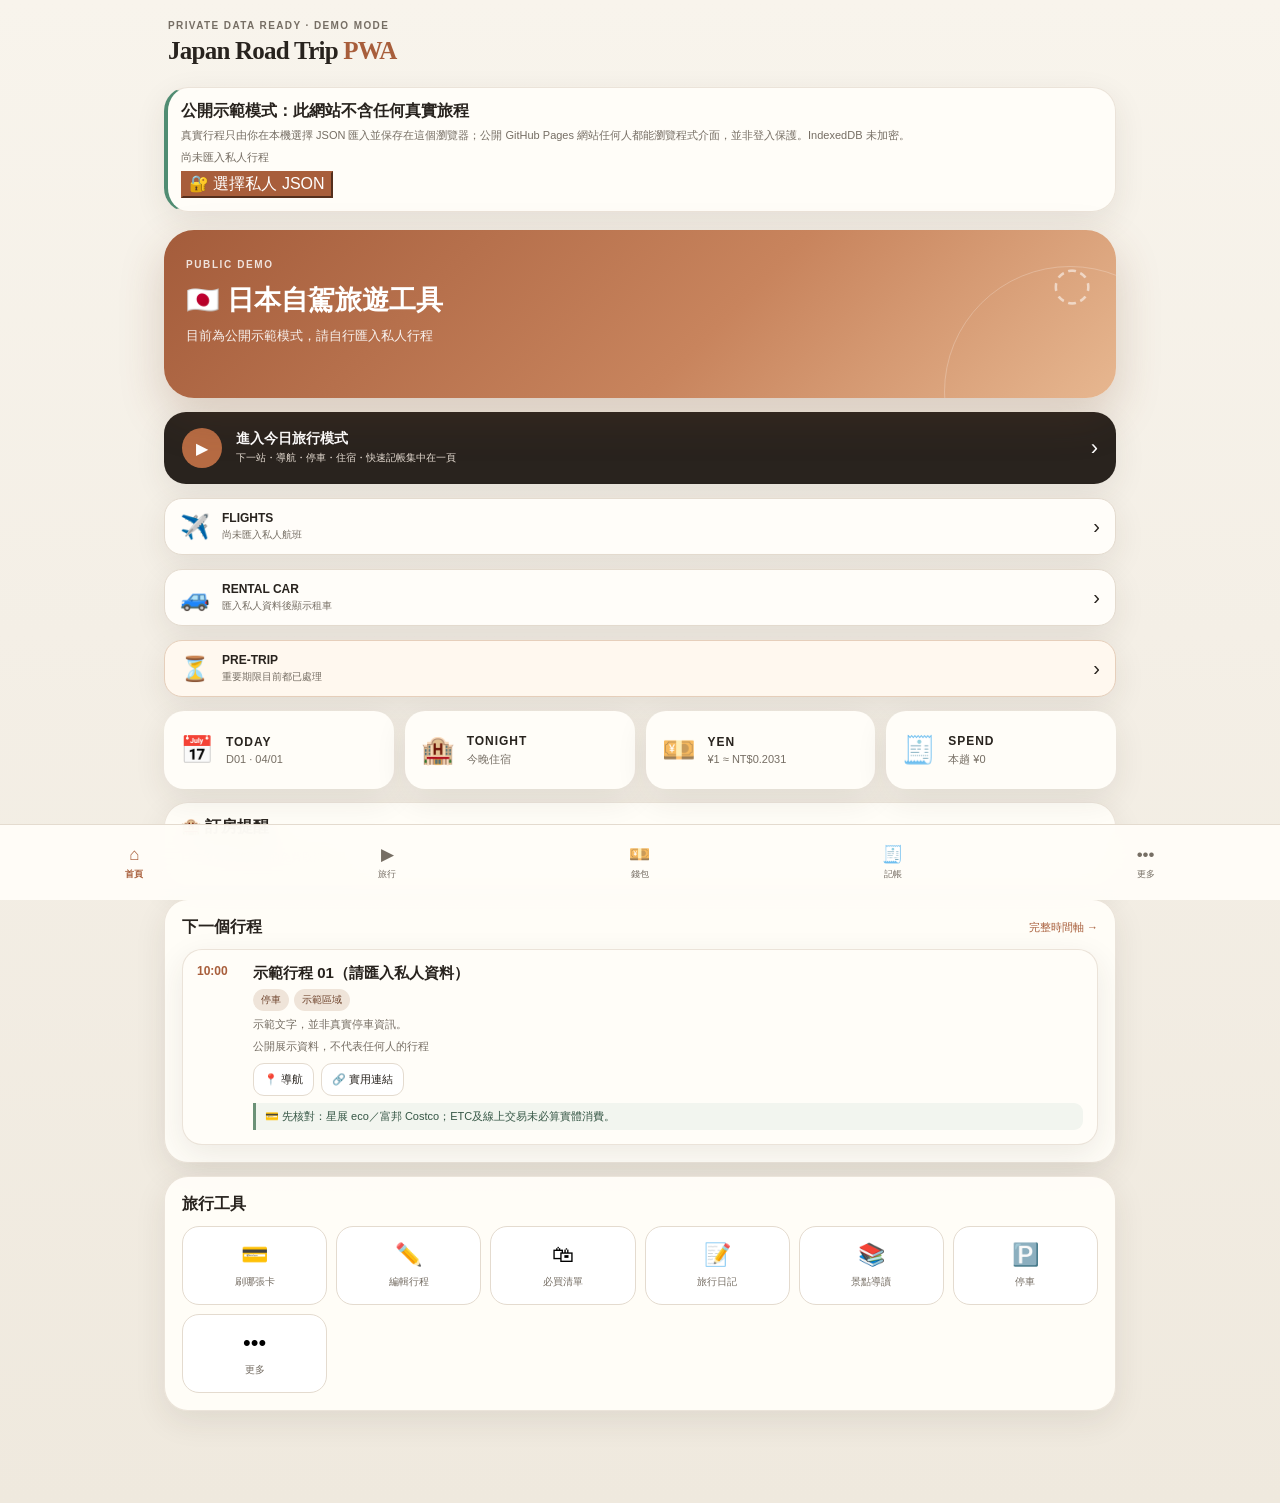
==== commit 0eb17894: "Add files via upload" ====
--- a/index.html
+++ b/index.html
@@ -1,25 +1,347 @@
 <!doctype html>
 <html lang="zh-Hant">
 <head>
-<meta charset="utf-8">
-<meta name="viewport" content="width=device-width,initial-scale=1,viewport-fit=cover">
-<meta name="theme-color" content="#1d4c46">
-<meta http-equiv="Content-Security-Policy" content="default-src 'self'; script-src 'self'; style-src 'self'; img-src 'self' data: blob:; connect-src 'self'; object-src 'none'; base-uri 'self'; form-action 'none'">
-<title>私人旅遊文件｜Japan Road Trip</title>
-<link rel="stylesheet" href="./style.css">
+<meta charset="utf-8"><meta name="viewport" content="width=device-width,initial-scale=1,viewport-fit=cover">
+<meta name="theme-color" content="#f4efe6"><meta name="apple-mobile-web-app-capable" content="yes"><meta name="apple-mobile-web-app-status-bar-style" content="default">
+<title>Japan Road Trip · Private-ready PWA</title><link rel="manifest" href="manifest.json"><link rel="apple-touch-icon" href="icons/icon-192.png"><link rel="stylesheet" href="style.css">
 </head>
 <body>
-<header class="bar"><a class="back" href="../index.html">‹ 返回行程</a><span>JAPAN ROAD TRIP · PRIVATE</span></header>
+<header class="topbar"><div><div class="eyebrow">PRIVATE DATA READY · DEMO MODE</div><h1>Japan Road Trip <span>PWA</span></h1></div><button class="iconbtn" id="installBtn" hidden>＋</button></header>
 <main>
-  <section class="hero"><div class="eyebrow">PRIVATE DOCUMENTS · 本機管理</div><h1>🔐 我的旅遊文件</h1><p>eSIM、入場 QR、旅遊保險及租車文件。儲存在目前 PWA 的 IndexedDB，<strong>不會上傳至 GitHub 或遠端伺服器，但本機資料未加密</strong>。</p><p id="status" class="status" role="status" aria-live="polite">讀取資料中…</p></section>
-  <section class="panel" id="updatePanel"><h2>① 套用本次私人更新</h2><p>選擇另行下載的 <strong>REV7_PRIVATE_PATCH.json</strong>：更新指定行程欄位、官方參考連結及私人旅遊文件。<strong>只更新指定欄位，不清空記帳、日記、照片或其他行程。</strong></p><div class="actions"><button class="light" id="backupFirst">先下載完整私人備份</button><label for="patchFile" class="button primary">套用 REV7 更新檔</label><input id="patchFile" type="file" accept=".json,application/json" hidden></div><p class="micro">如果還沒有匯入原始私人行程，請先返回主程式匯入 REV6。更新完成後，返回主行程重新整理才會顯示新的時間。</p></section>
-  <section class="panel"><div class="section-title"><h2>② 我的已儲存文件</h2><span id="docCount" class="pill">0 份</span></div><div class="filterbar"><button class="filter active" data-type="all">全部</button><button class="filter" data-type="ticket">🎫 門票</button><button class="filter" data-type="esim">📶 eSIM</button><button class="filter" data-type="insurance">🛡️ 保險</button><button class="filter" data-type="rental">🚗 租車</button><button class="filter" data-type="other">其他</button></div><div id="docs" class="doc-grid"><p class="muted">尚未載入文件。</p></div></section>
-  <section class="panel"><h2>③ 另行新增 PDF／圖片</h2><p>之後取得保單、租車證明或其他門票，可以直接選檔加入私人資料，不必修改 GitHub。</p><div class="formrow"><label>文件類型<select id="newType"><option value="insurance">🛡️ 旅遊保險</option><option value="rental">🚗 租車訂單</option><option value="ticket">🎫 票券／入場 QR</option><option value="esim">📶 eSIM</option><option value="other">📁 其他</option></select></label><label>顯示名稱<input id="newLabel" placeholder="例如：台產旅遊保險 PDF"></label></div><div class="actions"><label class="button primary" for="newFiles">選擇 PDF／圖片並加入</label><input id="newFiles" type="file" accept=".pdf,image/*" multiple hidden></div><p class="micro">支援 PDF 與圖片，單檔最多 8 MB。加入後請再次使用主程式「完整私人備份」，才能把新增文件一起備份。</p></section>
-  <section class="panel"><h2>📍 江之島自駕參考（公開連結）</h2><p><strong>觀光協會江之島駐車場</strong>：24 小時，普通車 ¥400／小時、沒有一般每日上限；岩本樓官網載有住宿旅客停車券 ¥1,500／24 小時資訊，退房時向旅館櫃檯購買。江之島大橋 22:00–05:00 禁止一般車輛駛入。實際規定及費率以官方當日公告為準。</p><div class="actions"><a class="button light" href="https://www.fujisawa-kanko.jp/access/enoshima-parking.html" target="_blank" rel="noopener noreferrer">官方停車場資訊</a><a class="button light" href="https://www.iwamotoro.co.jp/facilities/" target="_blank" rel="noopener noreferrer">岩本樓設施</a><a class="button light" href="https://www.iwamotoro.co.jp/access/" target="_blank" rel="noopener noreferrer">旅館停車優惠</a></div></section>
-  <footer><strong>備份提醒：</strong>私人 JSON 是明文，請儲存於可信賴的位置並用強密碼加密；eSIM QR 請勿在實際安裝前隨意掃描。手機或瀏覽器清除網站資料後，本機文件可能消失。</footer>
+<section class="paper" id="privacyBanner" style="border-left:4px solid #508c72;margin:10px 0 18px;padding:13px">
+  <b id="privacyMode">公開示範模式：此網站不含任何真實旅程</b>
+  <p class="note">真實行程只由你在本機選擇 JSON 匯入並保存在這個瀏覽器；公開 GitHub Pages 網站任何人都能瀏覽程式介面，並非登入保護。IndexedDB 未加密。</p>
+  <p class="note" id="importStatus">尚未匯入私人行程</p>
+  <button class="primary" id="quickPrivateImport">🔐 選擇私人 JSON</button>
+</section>
+<section id="homeView" class="view active">
+  <div class="hero-card"><div><span class="kicker" id="countdown">TRIP MODE</span><h2 id="heroTitle">🇯🇵 日本自駕旅遊工具</h2><p id="heroSub">目前為公開示範模式，請自行匯入私人行程</p></div><div class="sun">◌</div></div>
+  <button class="trip-launch" data-go="trip"><span>▶</span><div><b>進入今日旅行模式</b><small>下一站・導航・停車・住宿・快速記帳集中在一頁</small></div><i>›</i></button>
+  <button class="flight-strip" data-go="flights">
+    <span>✈️</span><div><b>FLIGHTS</b><small id="homeFlightText">匯入私人資料後顯示航班</small></div><i>›</i>
+  </button>
+  <button class="rental-strip" data-go="rental">
+    <span>🚙</span><div><b>RENTAL CAR</b><small>匯入私人資料後顯示租車</small></div><i>›</i>
+  </button>
+  <button class="pretrip-strip" data-go="pretrip">
+    <span>⏳</span><div><b>PRE-TRIP</b><small id="homeReminderText">下一個重要期限載入中…</small></div><i>›</i>
+  </button>
+  <div class="dashboard-grid">
+    <button class="dash" data-go="today"><span>📅</span><div><b>TODAY</b><small id="homeTodayText">今日行程</small></div></button>
+    <button class="dash" data-go="hotels"><span>🏨</span><div><b>TONIGHT</b><small id="homeHotelText">今晚住宿</small></div></button>
+    <button class="dash" data-go="wallet"><span>💴</span><div><b>YEN</b><small id="homeRateText">更新匯率</small></div></button>
+    <button class="dash" data-go="expenses"><span>🧾</span><div><b>SPEND</b><small id="homeSpendText">本趟 ¥0</small></div></button>
+  </div>
+  <section id="homeBookingAlert" class="paper booking-alert"></section>
+  <section class="paper"><div class="section-head"><h3>下一個行程</h3><button class="textlink" data-go="today">完整時間軸 →</button></div><div id="nextItem"></div></section>
+  <section class="paper"><div class="section-head"><h3>旅行工具</h3></div><div class="tool-grid">
+    <button data-go="cards">💳<small>刷哪張卡</small></button><button data-go="itineraryEdit">✏️<small>編輯行程</small></button><button data-go="shopping">🛍<small>必買清單</small></button><button data-go="notes">📝<small>旅行日記</small></button><button data-go="guides">📚<small>景點導讀</small></button><button data-go="parking">🅿️<small>停車</small></button><button data-go="more">•••<small>更多</small></button>
+  </div></section>
+</section>
+
+
+<section id="tripView" class="view">
+  <div class="page-title trip-title">
+    <button class="back" data-go="home">‹</button>
+    <div><small>LIVE TRIP MODE</small><h2>今日旅行模式</h2></div>
+    <select id="tripDaySelect"></select>
+  </div>
+
+  <section class="trip-status">
+    <div><small id="tripDateLabel">TODAY</small><h3 id="tripDayTitle">D01</h3><p id="tripProgressText">準備出發</p></div>
+    <div class="progress-ring" id="tripProgressRing"><span>0%</span></div>
+  </section>
+
+  <section id="tripRentalSection" class="paper trip-rental-section" hidden>
+    <div class="section-head"><h3>🚙 今日租車</h3><button class="textlink" data-go="rental">租車詳情 →</button></div>
+    <div id="tripRentalCard"></div>
+  </section>
+
+  <section id="tripFlightSection" class="paper trip-flight-section" hidden>
+    <div class="section-head"><h3>✈️ 今日航班</h3><button class="textlink" data-go="flights">航班詳情 →</button></div>
+    <div id="tripFlightCard"></div>
+  </section>
+
+  <section class="paper trip-next">
+    <div class="section-head"><h3>📍 下一站</h3><button class="textlink" id="tripFullTimeline">完整時間軸 →</button></div>
+    <div id="tripNextItem"></div>
+    <div class="quick-actions" id="tripQuickActions"></div>
+  </section>
+
+  <section class="trip-mini-grid">
+    <article class="paper mini-panel">
+      <div class="section-head"><h3>🚗 下一段駕駛</h3></div>
+      <div id="tripDrive"></div>
+    </article>
+    <article class="paper mini-panel">
+      <div class="section-head"><h3>🏨 今晚住宿</h3></div>
+      <div id="tripHotel"></div>
+    </article>
+  </section>
+
+  <section class="paper">
+    <div class="section-head"><h3>🅿️ 今日停車</h3><button class="textlink" data-go="parking">全部停車 →</button></div>
+    <div id="tripParking" class="compact-stack"></div>
+  </section>
+
+  <section class="paper">
+    <div class="section-head"><h3>🆘 今日備案</h3></div>
+    <div id="tripPlanB" class="compact-stack"></div>
+  </section>
+
+  <section class="paper">
+    <div class="section-head"><h3>⏱ 今日時間軸</h3><button class="textlink" id="clearTripDone">清除完成狀態</button></div>
+    <div id="tripTimeline" class="trip-timeline"></div>
+  </section>
+
+  <section class="paper quick-capture">
+    <div class="section-head"><h3>旅行途中快速新增</h3></div>
+    <div class="tool-grid">
+      <button id="tripAddExpense">🧾<small>新增支出</small></button>
+      <button id="tripScanReceipt">📷<small>掃描收據</small></button>
+      <button id="tripAddNote">📝<small>寫一句日記</small></button>
+      <button data-go="cards">💳<small>刷哪張卡</small></button>
+    </div>
+  </section>
+</section>
+
+
+
+
+<section id="rentalView" class="view">
+  <div class="page-title"><button class="back" data-go="home">‹</button><div><small>CAR RENTAL · PRIVATE</small><h2>租車資訊</h2></div></div>
+  <div class="notice">🚙 請以租車公司最新確認資料核對取還車地點與 Map Code。</div>
+
+  <section id="rentalHero" class="rental-hero"></section>
+
+  <div class="rental-office-grid">
+    <section id="rentalPickup" class="paper"></section>
+    <section id="rentalReturn" class="paper"></section>
+  </div>
+
+  <section class="paper">
+    <div class="section-head"><h3>💴 費用明細</h3><span class="tag">含稅</span></div>
+    <div id="rentalCosts" class="cost-table"></div>
+  </section>
+
+  <section class="paper">
+    <div class="section-head"><h3>🧰 已包含／附加</h3></div>
+    <div id="rentalIncluded" class="included-grid"></div>
+  </section>
+
+  <section class="paper rental-alert">
+    <div class="section-head"><h3>⚠️ 本次特別提醒</h3></div>
+    <p>請依私人租車訂單核對取車日期、時間及營業所。</p>
+    <p>返程請預留還車、接駁、安檢及機場報到的時間。</p>
+  </section>
+</section>
+
+<section id="itineraryEditView" class="view">
+  <div class="page-title">
+    <button class="back" data-go="more">‹</button>
+    <div><small>EDITABLE ITINERARY</small><h2>行程編輯</h2></div>
+    <button class="roundadd" id="addItineraryBtn">＋</button>
+  </div>
+
+  <div class="notice">
+    ✏️ 這裡的修改保存在這個瀏覽器的本機資料中，不會修改公開 GitHub。內建行程可「修改／隱藏／恢復原始值」；自己新增的行程可自由編輯或刪除。私人備份也會包含這些修改。
+  </div>
+
+  <section class="paper itinerary-editor-tools">
+    <div class="editor-toolbar">
+      <label>編輯日期
+        <select id="itineraryEditDay"></select>
+      </label>
+      <button id="resetItineraryDay">↺ 恢復這一天</button>
+      <button id="resetAllItinerary" class="danger-soft">⚠️ 恢復全部原始行程</button>
+    </div>
+  </section>
+
+  <div id="itineraryEditorList" class="editor-list"></div>
+</section>
+
+<section id="flightsView" class="view">
+  <div class="page-title"><button class="back" data-go="home">‹</button><div><small>AIR · FLIGHT INFO</small><h2>航班資訊</h2></div></div>
+  <div class="notice">✈️ 時間以出發／抵達機場當地時間顯示。實際航班、登機門與航廈異動仍以航空公司及機場當日資訊為準。</div>
+  <div id="flightReminder"></div>
+  <div id="flightList" class="flight-list"></div>
+  <div class="section-head lounge-section-head"><h3>🛋 貴賓室攻略</h3><span class="tag">資料請以官方最新公告為準</span></div>
+  <div id="loungeList" class="lounge-list"></div>
+</section>
+
+<section id="todayView" class="view"><div class="page-title"><button class="back" data-go="home">‹</button><div><small>ITINERARY</small><h2>今日行程</h2></div><div class="title-tools"><button class="small-edit-btn" data-go="itineraryEdit">✏️</button><select id="todaySelect"></select></div></div><div id="todayList" class="timeline"></div></section>
+<section id="daysView" class="view"><div class="page-title"><button class="back" data-go="home">‹</button><div><small>ALL DAYS</small><h2>每日行程</h2></div></div><div id="daysTabs" class="day-tabs"></div><div id="daysList" class="timeline"></div></section>
+<section id="driveView" class="view"><div class="page-title"><button class="back" data-go="more">‹</button><div><small>ROAD</small><h2>自駕・SA/PA</h2></div></div><div id="driveList" class="timeline"></div></section>
+<section id="parkingView" class="view"><div class="page-title"><button class="back" data-go="home">‹</button><div><small>PARKING</small><h2>停車・Plan B</h2></div></div><div id="parkingList" class="card-list"></div></section>
+<section id="hotelsView" class="view"><div class="page-title"><button class="back" data-go="home">‹</button><div><small>STAY</small><h2>住宿</h2></div></div><div class="privacy-banner">🔐 公開 GitHub 完全不包含私人訂房內容，所有真實住宿、訂房碼與付款紀錄都要自行匯入並保存在本機。</div><div class="notice image-fix-note">🖼 私人住宿照片如已包含在私人資料包，匯入後才會顯示。</div><div id="hotelList" class="hotel-grid"></div></section>
+<section id="planbView" class="view"><div class="page-title"><button class="back" data-go="more">‹</button><div><small>BACKUP</small><h2>Plan B</h2></div></div><div id="planbList" class="timeline"></div></section>
+
+<section id="walletView" class="view"><div class="page-title"><button class="back" data-go="home">‹</button><div><small>MONEY</small><h2>日幣換算</h2></div></div>
+  <section class="paper rate-card"><div class="section-head"><h3>JPY → TWD</h3><span id="rateStamp" class="tag">尚未更新</span></div><div class="rate-row"><span>¥1</span><b>=</b><input id="rateInput" inputmode="decimal" value="0.203115"><span>NT$</span></div><div class="actions"><button id="fetchRate" class="primary">🌐 線上更新</button><button id="saveRate">儲存手動匯率</button></div><p class="hint">參考市場匯率；信用卡實際入帳仍依發卡銀行清算匯率與國外交易服務費。</p></section>
+  <section class="paper"><div class="converter"><label>日幣<input id="jpyInput" inputmode="numeric" placeholder="例如 12800"></label><div class="swap">⇄</div><label>台幣<input id="twdInput" inputmode="numeric" placeholder="自動換算"></label></div></section>
+  <button class="bigmenu" data-go="cards">💳 <span><b>信用卡攻略</b><small>比較日本刷卡回饋＋Visa/Mastercard/JCB</small></span><i>›</i></button>
+</section>
+
+<section id="cardsView" class="view">
+  <div class="page-title"><button class="back" data-go="wallet">‹</button><div><small>CARD GUIDE · VERIFY TERMS</small><h2>日本刷哪張卡？</h2></div></div>
+  <section class="paper compare-card">
+    <div class="section-head"><h3>💳 即時比一比</h3><button id="cardProfileBtn" class="textlink">資格 / 卡組織設定</button></div>
+    <div class="compare-form">
+      <label>消費情境
+        <select id="cardScenario">
+          <option value="physical">日本一般實體</option><option value="dining">日本餐廳／海鮮餐敘</option><option value="rental">日本租車現場付款</option><option value="train">日本鐵路／車票</option>
+          <option value="mobile">Apple Pay / Google Pay</option>
+          <option value="booking">海外網路 / 訂房</option>
+          <option value="paypay">PayPay</option>
+          <option value="drugstore">日本藥妝 / 電器</option>
+        </select>
+      </label>
+      <label>店家（選填，供指定店加碼辨識）
+        <input id="cardMerchant" placeholder="例如：BIC CAMERA、唐吉訶德、Nippon Rent-A-Car">
+      </label>
+      <label>付款方式
+        <select id="cardPayment"><option value="physical">實體信用卡</option><option value="applepay">Apple Pay</option><option value="googlepay">Google Pay</option><option value="online">網路刷卡</option><option value="paypay">PayPay</option></select>
+      </label>
+      <label>金額（日圓）
+        <input id="cardAmount" inputmode="numeric" value="10000">
+      </label>
+      <label>海外交易費估算
+        <select id="foreignFee">
+          <option value="1.5">1.5%</option>
+          <option value="0">0%</option>
+        </select>
+      </label>
+      <button id="compareCardsBtn" class="primary">比較</button>
+    </div>
+    <p class="hint">新版把保守估算與「待確認加碼」分開列示；額度未填、卡組織未確認或活動未登錄者不會直接認定最高回饋。金額為日圓，回饋折合新臺幣為估算；最終以發卡銀行及帳單認列為準。</p>
+    <div id="cardCompareResult" class="compare-results"></div>
+  </section>
+  <div class="filterchips" id="cardFilters"><button class="active" data-filter="all">全部權益</button><button data-filter="5">優先卡</button><button data-filter="network">Visa / Mastercard / JCB</button></div>
+  <div id="cardsList" class="card-list"></div>
+</section>
+
+<section id="expensesView" class="view">
+  <div class="page-title"><button class="back" data-go="home">‹</button><div><small>EXPENSES</small><h2>旅行記帳</h2></div><button class="roundadd" id="addExpenseBtn">＋</button></div>
+  <div class="expense-tools"><button id="scanReceiptBtn" class="primary">📷 掃描收據 Beta</button><span id="ocrStatus" class="hint">第一次辨識需網路下載日文 OCR 模組；辨識後一定要人工確認。</span></div>
+  <input type="file" id="receiptInput" accept="image/*" capture="environment" hidden>
+  <div id="expenseSummary" class="summary-grid"></div>
+  <div id="expenseBreakdown" class="paper expense-breakdown"></div>
+  <div id="expensePayerSummary" class="paper expense-payer-summary"></div>
+  <div class="filterchips" id="expensePayerFilters" aria-label="依付款人篩選記帳">
+    <button class="active" data-payer="全部">全部</button>
+    <button data-payer="柴犬">🐕 柴犬</button>
+    <button data-payer="貓咪">🐈 貓咪</button>
+    <button data-payer="未指定">未指定</button>
+  </div>
+  <div id="expenseList" class="card-list"></div>
+  <div class="footer-actions"><button id="exportExpenses">匯出 CSV</button></div>
+</section>
+
+<section id="shoppingView" class="view"><div class="page-title"><button class="back" data-go="home">‹</button><div><small>SHOPPING</small><h2>必買清單</h2></div><button class="roundadd" id="addShoppingBtn">＋</button></div><div class="filterchips" id="shoppingFilters"><button class="active" data-cat="all">全部</button><button data-cat="食品">🍪 食品</button><button data-cat="電器">🔌 電器</button><button data-cat="藥妝">💊 藥妝</button><button data-cat="雜貨">🧸 雜貨</button></div><div id="shoppingList" class="card-list"></div></section>
+
+<section id="notesView" class="view">
+  <div class="page-title"><button class="back" data-go="home">‹</button><div><small>JOURNAL</small><h2>旅行日記</h2></div><button class="roundadd" id="addNoteBtn">＋</button></div>
+  <div class="notice">📷 照片會壓縮後存在這台裝置；原始照片請留在相簿。回國後可把日記、小照片、花費與已購清單做成回憶錄。</div>
+  <div id="noteSummary" class="summary-grid"></div>
+  <div id="notesList" class="note-grid"></div>
+  <div class="footer-actions">
+    <button id="previewMemoir" class="primary">📖 預覽／列印回憶錄</button>
+    <button id="downloadMemoir">⬇️ 下載回憶錄 HTML</button>
+  </div>
+</section>
+
+<section id="guidesView" class="view"><div class="page-title"><button class="back" data-go="home">‹</button><div><small>READ BEFORE YOU GO</small><h2>景點導讀</h2></div></div><div id="guideList" class="card-list"></div></section>
+<section id="guideDetailView" class="view"><div class="page-title"><button class="back" data-go="guides">‹</button><div><small>FIELD GUIDE</small><h2 id="guideTitle">導讀</h2></div></div><article id="guideBody" class="guide-paper"></article></section>
+
+
+<section id="pretripView" class="view">
+  <div class="page-title">
+    <button class="back" data-go="more">‹</button>
+    <div><small>PRE-TRIP CENTER</small><h2>出發前提醒中心</h2></div>
+    <button id="exportReminderIcs" class="small-edit-btn">📅</button>
+  </div>
+  <div class="notice">⏳ 訂房取消期限來自目前 App 內住宿資料；信用卡／貴賓室屬會變動資訊，已另外列為「出發前再確認」。完成的項目會自動收到下方。</div>
+  <div id="pretripSummary" class="summary-grid"></div>
+
+  <section class="paper">
+    <div class="section-head"><h3>近期重要期限</h3><button id="toggleDoneReminders" class="textlink">顯示已完成</button></div>
+    <div id="reminderList" class="reminder-list"></div>
+  </section>
+
+  <section class="paper">
+    <div class="section-head"><h3>出發前最後複查</h3></div>
+    <div id="recheckList" class="reminder-list"></div>
+  </section>
+</section>
+
+<section id="systemView" class="view">
+  <div class="page-title">
+    <button class="back" data-go="more">‹</button>
+    <div><small>SYSTEM · V2.8</small><h2>版本與備份</h2></div>
+  </div>
+
+  <section class="system-hero">
+    <div><small>CURRENT VERSION</small><h2>Japan Road Trip · Private-ready PWA</h2><p id="systemVersion">V2.11.2 · PRIVATE DATA READY</p></div>
+    <span id="updateBadge" class="system-badge">檢查中</span>
+  </section>
+
+  <section class="paper">
+    <div class="section-head"><h3>🔄 更新管理</h3></div>
+    <div id="updateStatus" class="system-status"></div>
+    <div class="footer-actions">
+      <button id="checkUpdateBtn">檢查 GitHub 最新版</button>
+      <button id="reloadLatestBtn" class="primary">安全重新載入最新版</button>
+    </div>
+    <p class="hint">「安全重新載入」只清除 PWA 快取並重新抓程式，不會清除 IndexedDB、行程修改、記帳、日記或訂房私人資料。</p>
+  </section>
+
+  <section class="paper">
+    <div class="section-head"><h3>💾 備份健康檢查</h3><span id="backupHealthBadge" class="tag">檢查中</span></div>
+    <div id="backupHealth" class="health-grid"></div>
+    <div class="footer-actions">
+      <button id="systemExportBackup" class="primary">立即匯出完整備份</button>
+      <button data-go="qa">執行出發前測試</button>
+    </div>
+  </section>
+
+  <section class="paper">
+    <div class="section-head"><h3>📦 本機儲存空間</h3></div>
+    <div id="storageHealth" class="system-status"></div>
+  </section>
+</section>
+
+<section id="qaView" class="view">
+  <div class="page-title">
+    <button class="back" data-go="system">‹</button>
+    <div><small>FINAL QA</small><h2>出發前系統測試</h2></div>
+    <button id="runQaBtn" class="small-edit-btn">▶</button>
+  </div>
+
+  <div class="notice">🧪 這個測試不會刪除資料。它會檢查 PWA 快取、IndexedDB、私人資料、Google Maps / Map Code、行程編輯狀態與 OCR 使用條件。</div>
+
+  <section class="qa-score">
+    <div><small>READINESS</small><h2 id="qaScore">尚未執行</h2><p id="qaSubtitle">按右上角 ▶ 開始</p></div>
+    <div class="progress-ring qa-ring" id="qaRing"><span>—</span></div>
+  </section>
+
+  <div id="qaList" class="qa-list"></div>
+
+  <section class="paper">
+    <div class="section-head"><h3>建議出發前實機測試</h3></div>
+    <div class="qa-manual">
+      <button onclick="go('trip')">▶ 打開旅行模式</button>
+      <button onclick="go('expenses')">🧾 測試新增一筆支出</button>
+      <button onclick="go('itineraryEdit')">✏️ 檢查行程編輯</button>
+      <button onclick="go('hotels')">🏨 檢查私人住宿資料</button>
+    </div>
+  </section>
+</section>
+
+<section id="moreView" class="view"><div class="page-title"><button class="back" data-go="home">‹</button><div><small>TOOLS</small><h2>更多</h2></div></div><div class="menu-list"><button data-go="pretrip">⏳ <span>出發前提醒中心</span><i>›</i></button><button data-go="system">⚙️ <span>版本・備份・系統測試</span><i>›</i></button><button data-go="rental">🚙 <span>租車資訊</span><i>›</i></button><button data-go="itineraryEdit">✏️ <span>行程編輯</span><i>›</i></button><button data-go="flights">✈️ <span>航班資訊</span><i>›</i></button><button data-go="days">🗓️ <span>每日行程</span><i>›</i></button><button data-go="drive">🚗 <span>自駕・SA/PA</span><i>›</i></button><button data-go="planb">🆘 <span>Plan B</span><i>›</i></button><button data-go="checklist">✅ <span>出發前確認</span><i>›</i></button><button id="importPrivateBtn">🔐 <span>匯入私人旅行資料</span><i>›</i></button><button id="exportBackupBtn">💾 <span>匯出完整私人備份</span><i>›</i></button><button id="importBackupBtn">♻️ <span>合併／還原私人備份</span><i>›</i></button></div><input type="file" id="importFile" accept="application/json" hidden><input type="file" id="backupFile" accept="application/json" hidden></section>
+<section id="checklistView" class="view"><div class="page-title"><button class="back" data-go="more">‹</button><div><small>PRE-TRIP</small><h2>出發前確認</h2></div></div><div id="checklist" class="checklist"></div><div class="footer-actions"><button id="resetChecklist">清除勾選</button></div></section>
 </main>
-<script src="../db.js"></script>
-<script src="../private-store.js"></script>
-<script src="./vault.js"></script>
-</body>
-</html>
+<nav class="bottom-nav"><button data-go="home" class="active"><span>⌂</span><small>首頁</small></button><button data-go="trip"><span>▶</span><small>旅行</small></button><button data-go="wallet"><span>💴</span><small>錢包</small></button><button data-go="expenses"><span>🧾</span><small>記帳</small></button><button data-go="more"><span>•••</span><small>更多</small></button></nav>
+
+<dialog id="editDialog"><form method="dialog" id="editForm"><div class="modal-head"><h3 id="dialogTitle">新增</h3><button value="cancel" class="close">×</button></div><div id="dialogFields"></div><div class="modal-actions"><button value="cancel">取消</button><button value="default" id="dialogSave" class="primary">儲存</button></div></form></dialog>
+<script src="data.js"></script><script src="reference.js"></script><script src="card-engine-v2111.js"></script><script src="db.js"></script><script src="card-guide-public.js"></script><script src="private-store.js"></script><script src="bootstrap.js"></script>
+</body></html>
--- a/style.css
+++ b/style.css
@@ -1 +1,83 @@
-:root{font-family:system-ui,-apple-system,"Noto Sans TC","Microsoft JhengHei",sans-serif;background:#f2f5f1;color:#192c29;color-scheme:light}*{box-sizing:border-box}body{margin:0;line-height:1.6}.bar{background:#1d4c46;color:#fff;display:flex;align-items:center;justify-content:space-between;padding:12px max(16px,env(safe-area-inset-left));font-size:11px;letter-spacing:1px}.bar a{color:#fff;text-decoration:none;font-size:14px}main{max-width:780px;margin:auto;padding:18px 15px 70px}.hero{background:linear-gradient(120deg,#1c5248,#28766b);color:#fff;padding:24px;border-radius:20px;margin-bottom:15px}.eyebrow{font-size:11px;letter-spacing:2px;opacity:.85}h1{font-size:27px;margin:8px 0}h2{font-size:18px;margin:0 0 8px}p{margin:6px 0 12px}.hero p{font-size:13px;opacity:.94}.status{padding:10px;border-radius:10px;background:rgba(255,255,255,.15);margin-top:14px}.status.error{background:#7e2626}.panel{background:#fff;border-radius:18px;padding:18px;margin-bottom:14px;box-shadow:0 2px 10px #174e3014}.panel>p{font-size:14px;color:#4a5955}.section-title{display:flex;justify-content:space-between;align-items:center;gap:6px}.pill{font-size:12px;background:#edf1ee;border-radius:999px;padding:5px 11px}.actions{display:flex;gap:9px;flex-wrap:wrap;margin-top:12px}.button,button{display:inline-block;font-family:inherit;font-size:14px;line-height:1.3;cursor:pointer;border-radius:10px;border:1px solid #c7dad2;padding:10px 13px;background:#eff6f3;color:#214b43;text-decoration:none;text-align:center}.primary{background:#245c50;border-color:#245c50;color:#fff}.light{background:#e9f0eb}.danger{color:#a32f32;background:#fff8f8;border-color:#f1b6b6}.micro,.muted{color:#677974;font-size:12px}.formrow{display:grid;grid-template-columns:1fr 2fr;gap:10px}.formrow label{font-size:12px;color:#527066}input:not([type=file]),select{display:block;margin-top:4px;border:1px solid #c3d5cd;background:white;padding:10px 8px;border-radius:8px;width:100%;font-size:14px}.filterbar{display:flex;gap:6px;overflow-x:auto;padding:8px 0 14px}.filter{font-size:12px;white-space:nowrap;padding:8px}.filter.active{background:#245c50;color:#fff}.doc-grid{display:grid;gap:12px}.doc{border:1px solid #dce6df;border-radius:13px;padding:13px;background:#fafcfb}.doc h3{font-size:15px;margin:2px 0}.doc small{color:#63746e}.doc .qr{width:min(100%,300px);height:auto;aspect-ratio:1;object-fit:contain;display:block;margin:12px auto;border:8px solid white;border-radius:7px;image-rendering:auto;background:white}.doc .note{font-size:13px;color:#52675e}.doc .actions button,.doc .actions a{font-size:12px;padding:9px}.warn{border-left:3px solid #db9b36;padding-left:10px}.empty{text-align:center;color:#82948e;padding:30px}footer{font-size:12px;color:#697872;padding:12px 4px}@media(max-width:450px){.bar{font-size:9px}.formrow{grid-template-columns:1fr}.panel{padding:15px}.hero{padding:21px}}
+:root{--paper:#fffdf8;--bg:#f4efe6;--ink:#28231e;--muted:#766e64;--line:#e4dbcf;--rust:#a85e3b;--rust2:#d39c73;--sage:#7f8f78;--blue:#71879a;--shadow:0 10px 32px rgba(55,42,30,.09)}*{box-sizing:border-box}html{background:var(--bg)}body{margin:0;color:var(--ink);background:linear-gradient(180deg,#f8f4ec 0,#f4efe6 42%,#efe9de 100%);font-family:-apple-system,BlinkMacSystemFont,"Segoe UI","Noto Sans TC","PingFang TC",sans-serif;padding-bottom:92px;min-height:100vh}button,input,select,textarea{font:inherit}.topbar{max-width:980px;margin:auto;padding:calc(20px + env(safe-area-inset-top)) 18px 12px;display:flex;align-items:flex-start;justify-content:space-between}.topbar .eyebrow{font-size:10px;letter-spacing:.14em;color:var(--muted);font-weight:800}.topbar h1{margin:6px 0 0;font-family:Georgia,"Times New Roman",serif;font-size:25px;font-weight:600;letter-spacing:-.03em}.topbar h1 span{color:var(--rust)}.iconbtn,.roundadd{border:0;width:40px;height:40px;border-radius:50%;background:var(--paper);box-shadow:var(--shadow);font-size:24px;color:var(--rust)}main{max-width:980px;margin:auto;padding:0 14px}.view{display:none}.view.active{display:block}.hero-card{position:relative;overflow:hidden;min-height:168px;padding:24px 22px;border-radius:30px;background:linear-gradient(135deg,#a45c3b,#c8845d 58%,#e7b790);color:white;box-shadow:0 18px 45px rgba(117,67,42,.22)}.hero-card:after{content:"";position:absolute;right:-80px;bottom:-120px;width:250px;height:250px;border:1px solid rgba(255,255,255,.23);border-radius:50%}.hero-card .kicker{font-size:10px;letter-spacing:.16em;font-weight:800;opacity:.82}.hero-card h2{font-family:Georgia,"Times New Roman",serif;margin:10px 0 8px;font-size:27px}.hero-card p{margin:0;font-size:13px;line-height:1.55;max-width:75%;opacity:.9}.sun{position:absolute;right:24px;top:26px;font-size:46px;opacity:.55}.dashboard-grid{display:grid;grid-template-columns:1fr 1fr;gap:11px;margin-top:13px}.dash{display:flex;gap:12px;align-items:center;border:0;background:var(--paper);border-radius:20px;padding:16px;text-align:left;color:var(--ink);box-shadow:var(--shadow);min-height:78px}.dash>span{font-size:27px}.dash b,.dash small{display:block}.dash b{font-size:12px;letter-spacing:.08em}.dash small{margin-top:4px;color:var(--muted);font-size:11px;white-space:nowrap;overflow:hidden;text-overflow:ellipsis;max-width:120px}.paper{margin-top:13px;background:rgba(255,253,248,.96);border:1px solid rgba(228,219,207,.75);border-radius:24px;padding:17px;box-shadow:var(--shadow)}.section-head{display:flex;justify-content:space-between;align-items:center;gap:12px;margin-bottom:11px}.section-head h3{margin:0;font-size:16px}.textlink{border:0;background:none;color:var(--rust);font-size:11px;padding:0}.tool-grid{display:grid;grid-template-columns:repeat(3,1fr);gap:9px}.tool-grid button{border:1px solid var(--line);background:#fff;border-radius:17px;padding:15px 8px;font-size:22px}.tool-grid small{display:block;font-size:10px;color:var(--muted);margin-top:7px}.page-title{display:flex;align-items:center;gap:12px;margin:5px 0 16px}.page-title>div{flex:1}.page-title small{font-size:9px;letter-spacing:.14em;color:var(--muted);font-weight:800}.page-title h2{font-family:Georgia,"Times New Roman",serif;margin:3px 0 0;font-size:26px}.back{border:0;background:var(--paper);box-shadow:var(--shadow);width:38px;height:38px;border-radius:50%;font-size:27px;line-height:1;color:var(--rust)}select{border:1px solid var(--line);background:var(--paper);border-radius:12px;padding:8px;color:var(--ink);max-width:130px}.timeline{display:flex;flex-direction:column;gap:9px}.item{display:grid;grid-template-columns:56px 1fr;background:var(--paper);border:1px solid rgba(228,219,207,.75);border-radius:20px;padding:14px;box-shadow:var(--shadow)}.time{font-weight:900;color:var(--rust);font-size:12px}.item h3,.card h3,.hotel h3{font-size:15px;margin:0 0 6px}.meta{display:flex;flex-wrap:wrap;gap:5px}.tag,.pill{display:inline-block;border-radius:999px;background:#efe4d9;padding:4px 8px;color:#70452e;font-size:10px}.note{font-size:11px;line-height:1.55;color:var(--muted);margin:5px 0}.actions{display:flex;flex-wrap:wrap;gap:7px;margin-top:8px}.actions button,.actions a,.footer-actions button,.rate-card button,.modal-actions button{border:1px solid var(--line);background:white;color:var(--ink);text-decoration:none;padding:8px 10px;border-radius:11px;font-size:11px}.primary{background:var(--rust)!important;color:#fff!important;border-color:var(--rust)!important}.day-tabs,.filterchips{display:flex;gap:7px;overflow:auto;padding:0 0 12px}.day-tabs button,.filterchips button{flex:none;border:1px solid var(--line);background:var(--paper);padding:8px 11px;border-radius:999px;font-size:11px}.day-tabs button.active,.filterchips button.active{background:var(--ink);color:#fff;border-color:var(--ink)}.card-list{display:flex;flex-direction:column;gap:10px}.card{background:var(--paper);border-radius:20px;padding:16px;border:1px solid rgba(228,219,207,.75);box-shadow:var(--shadow)}.card .big{font-size:11px;font-weight:800;color:var(--rust);margin-bottom:6px}.hotel-grid{display:grid;grid-template-columns:1fr;gap:12px}.hotel{overflow:hidden;background:var(--paper);border-radius:24px;box-shadow:var(--shadow);border:1px solid rgba(228,219,207,.75)}.hotel-cover{height:145px;background:linear-gradient(135deg,#7d8790,#d2b89e);background-size:cover;background-position:center;position:relative}.hotel-cover:after{content:"";position:absolute;inset:0;background:linear-gradient(180deg,transparent 25%,rgba(0,0,0,.38))}.hotel-cover .dates{position:absolute;bottom:12px;left:14px;color:#fff;font-weight:800;font-size:12px;z-index:1}.hotel-body{padding:15px}.hotel-booking{margin-top:10px;padding:11px;border-radius:14px;background:#fff7ec;border:1px solid #ead6c4;font-size:11px;line-height:1.65}.hotel-booking .big{font-size:9px;letter-spacing:.12em;color:var(--rust);margin-bottom:4px}.hotel-private{margin-top:10px;padding:11px;border-radius:14px;background:#f2ede6;font-size:11px;line-height:1.6}.privacy-banner,.notice{padding:12px 14px;background:#eee7db;border-radius:15px;color:#655d54;font-size:11px;line-height:1.5;margin-bottom:12px}.rate-row{display:grid;grid-template-columns:auto auto 1fr auto;align-items:center;gap:8px}.rate-row input{width:100%;font-size:25px;font-weight:800;border:0;border-bottom:1px solid var(--line);background:transparent;color:var(--rust);text-align:right}.hint{font-size:10px;line-height:1.5;color:var(--muted)}.converter{display:grid;grid-template-columns:1fr auto 1fr;gap:10px;align-items:center}.converter label{font-size:10px;color:var(--muted)}.converter input{display:block;margin-top:6px;width:100%;border:1px solid var(--line);border-radius:14px;padding:13px;background:#fff;font-size:17px}.swap{font-size:20px;color:var(--rust)}.bigmenu,.menu-list button{width:100%;margin-top:12px;border:0;background:var(--paper);border-radius:18px;padding:15px;box-shadow:var(--shadow);display:flex;align-items:center;gap:12px;text-align:left}.bigmenu>span,.menu-list span{flex:1}.bigmenu b,.bigmenu small{display:block}.bigmenu small{font-size:10px;color:var(--muted);margin-top:3px}.bigmenu i,.menu-list i{font-style:normal;color:var(--muted);font-size:22px}.summary-grid{display:grid;grid-template-columns:repeat(2,1fr);gap:10px;margin-bottom:12px}.summary{background:var(--paper);border-radius:18px;padding:15px;box-shadow:var(--shadow)}.summary small{display:block;color:var(--muted);font-size:10px}.summary b{display:block;font-size:18px;margin-top:5px}.expense-row,.shop-row{display:flex;align-items:flex-start;gap:11px}.expense-row .grow,.shop-row .grow{flex:1}.money{font-weight:900;color:var(--rust)}.footer-actions{display:flex;justify-content:center;gap:8px;padding:16px 0}.note-grid{display:grid;grid-template-columns:1fr;gap:12px}.journal{background:var(--paper);border-radius:22px;overflow:hidden;box-shadow:var(--shadow)}.journal img{width:100%;height:210px;object-fit:cover;display:block}.journal-body{padding:15px}.journal-body p{font-size:13px;line-height:1.7;white-space:pre-wrap}.guide-paper{background:var(--paper);border-radius:26px;padding:22px;box-shadow:var(--shadow);line-height:1.8}.guide-paper .lead{font-size:15px}.guide-paper li{margin:9px 0}.guide-paper blockquote{margin:18px 0;padding:14px 16px;border-left:3px solid var(--rust);background:#f4eee5;border-radius:0 12px 12px 0}.menu-list{display:flex;flex-direction:column;gap:1px}.menu-list button{margin-top:0;border-radius:0;box-shadow:none;border-bottom:1px solid var(--line)}.menu-list button:first-child{border-radius:18px 18px 0 0}.menu-list button:last-child{border-radius:0 0 18px 18px}.checklist{background:var(--paper);border-radius:22px;overflow:hidden;box-shadow:var(--shadow)}.check-row{display:flex;gap:10px;padding:14px;border-bottom:1px solid var(--line);font-size:13px}.check-row:last-child{border:0}.check-row input{width:19px;height:19px}.check-row.done span{text-decoration:line-through;color:var(--muted)}.bottom-nav{position:fixed;left:0;right:0;bottom:0;z-index:20;height:76px;padding:7px 8px calc(7px + env(safe-area-inset-bottom));display:grid;grid-template-columns:repeat(5,1fr);background:rgba(255,253,248,.94);backdrop-filter:blur(18px);border-top:1px solid var(--line)}.bottom-nav button{border:0;background:transparent;color:var(--muted)}.bottom-nav button span{display:block;font-size:17px}.bottom-nav small{display:block;font-size:9px;margin-top:3px}.bottom-nav button.active{color:var(--rust);font-weight:800}dialog{width:min(92vw,520px);border:0;border-radius:24px;padding:0;box-shadow:0 30px 80px rgba(0,0,0,.26);background:var(--paper)}dialog::backdrop{background:rgba(35,28,24,.45);backdrop-filter:blur(4px)}#editForm{padding:18px}.modal-head{display:flex;justify-content:space-between;align-items:center}.modal-head h3{margin:0}.close{border:0;background:none;font-size:28px}.form-grid{display:grid;gap:11px;margin-top:14px}.form-grid label{font-size:10px;color:var(--muted)}.form-grid input,.form-grid textarea,.form-grid select{display:block;width:100%;margin-top:5px;padding:11px;border:1px solid var(--line);border-radius:12px;background:#fff;color:var(--ink)}.form-grid textarea{min-height:95px;resize:vertical}.modal-actions{display:flex;justify-content:flex-end;gap:8px;margin-top:15px}.empty{padding:30px 12px;text-align:center;color:var(--muted);font-size:12px}@media(min-width:700px){.dashboard-grid{grid-template-columns:repeat(4,1fr)}.hotel-grid,.note-grid{grid-template-columns:repeat(2,1fr)}.tool-grid{grid-template-columns:repeat(6,1fr)}.summary-grid{grid-template-columns:repeat(4,1fr)}}
+.booking-alert{padding:14px 16px}
+.booking-alert-row{display:flex;align-items:center;justify-content:space-between;gap:12px}
+.booking-alert-row b,.booking-alert-row small{display:block}.booking-alert-row small{color:var(--muted);font-size:10px;margin-top:3px}.booking-alert-row strong{font-family:Georgia,serif;color:var(--rust);font-size:24px;white-space:nowrap}
+.compare-form{display:grid;grid-template-columns:1fr 1fr;gap:10px}.compare-form label{font-size:10px;color:var(--muted)}.compare-form input,.compare-form select{display:block;width:100%;max-width:none;margin-top:5px;padding:11px;border:1px solid var(--line);border-radius:12px;background:#fff;color:var(--ink)}.compare-form .primary{grid-column:1/-1;padding:11px;border-radius:13px;border:0}
+.compare-results{display:flex;flex-direction:column;gap:8px;margin-top:13px}.compare-row{display:flex;gap:10px;align-items:flex-start;border:1px solid var(--line);border-radius:16px;padding:11px;background:#fff}.compare-row.winner{border-color:#c98a61;background:#fff8ef}.compare-row .rank{width:28px;font-size:19px}.compare-row .grow{flex:1}.compare-row h4{margin:0 0 4px;font-size:13px}.compare-row p{margin:2px 0;font-size:11px}.compare-row small{display:block;color:var(--muted);font-size:9px;line-height:1.45}.network-extra{color:#8a4e2e!important}.calc-note{font-size:10px;line-height:1.5;padding:8px 10px;background:#f7f0e7;border-radius:11px;color:#705c4c}
+.expense-tools{display:flex;align-items:center;gap:10px;margin-bottom:12px}.expense-tools button{border:0;border-radius:13px;padding:11px 13px}.expense-tools .hint{flex:1}
+.expense-breakdown{margin-bottom:12px}.break-row{display:grid;grid-template-columns:110px 1fr;align-items:center;gap:10px;margin:9px 0}.break-row b,.break-row small{display:block}.break-row b{font-size:11px}.break-row small{font-size:9px;color:var(--muted);margin-top:2px}.bar{height:8px;background:#eee4d8;border-radius:999px;overflow:hidden}.bar i{display:block;height:100%;background:var(--rust);border-radius:999px}
+.receipt-thumb{width:58px;height:72px;object-fit:cover;border-radius:10px;border:1px solid var(--line)}
+@media(max-width:520px){.compare-form{grid-template-columns:1fr}.compare-form .primary{grid-column:auto}.expense-tools{align-items:flex-start;flex-direction:column}.break-row{grid-template-columns:90px 1fr}}
+
+.image-fix-note{margin-top:0}
+.shop-row.bought{opacity:.78}.shop-row.bought h3{text-decoration:line-through}
+.journal-highlight{outline:2px solid rgba(168,94,59,.55);outline-offset:-2px}
+#noteSummary{margin-bottom:12px}
+@media(max-width:520px){#notesView .footer-actions{flex-direction:column}#notesView .footer-actions button{width:100%}}
+
+.trip-launch{width:100%;display:flex;align-items:center;gap:14px;border:0;border-radius:22px;padding:16px 18px;margin:14px 0;background:#29231e;color:white;text-align:left;box-shadow:var(--shadow)}
+.trip-launch>span{width:40px;height:40px;border-radius:50%;display:grid;place-items:center;background:#b66b43}.trip-launch div{flex:1}.trip-launch b,.trip-launch small{display:block}.trip-launch b{font-size:14px}.trip-launch small{font-size:10px;color:#e7ddd3;margin-top:3px;line-height:1.45}.trip-launch i{font-style:normal;font-size:22px}
+.trip-title select{max-width:130px}
+.trip-status{display:flex;align-items:center;justify-content:space-between;gap:18px;background:linear-gradient(135deg,#b56c45,#df9d72);color:white;border-radius:26px;padding:20px;margin-bottom:14px;box-shadow:var(--shadow)}
+.trip-status small{font-size:10px;letter-spacing:.08em}.trip-status h3{font-family:Georgia,serif;font-size:26px;margin:4px 0}.trip-status p{margin:0;font-size:11px;opacity:.9}
+.progress-ring{--p:0;width:72px;height:72px;border-radius:50%;display:grid;place-items:center;background:conic-gradient(#fff calc(var(--p)*1%),rgba(255,255,255,.22) 0);position:relative;flex:0 0 auto}
+.progress-ring:after{content:"";position:absolute;inset:7px;background:#ca8057;border-radius:50%}.progress-ring span{position:relative;z-index:1;font-weight:800}
+.trip-next{margin-bottom:14px}.quick-actions{display:flex;flex-wrap:wrap;gap:8px;margin-top:12px}.quick-actions>*{border:1px solid var(--line);background:#fff;color:var(--ink);border-radius:12px;padding:9px 11px;text-decoration:none;font-size:11px}.quick-actions .primary-action{background:var(--rust);color:#fff;border-color:var(--rust)}
+.trip-mini-grid{display:grid;grid-template-columns:1fr 1fr;gap:12px}.mini-panel{margin:0}
+.trip-compact b,.trip-compact small{display:block}.trip-compact b{font-size:12px}.trip-compact small{font-size:10px;color:var(--muted);margin-top:5px;line-height:1.5}
+.trip-hotel{min-height:150px;background-size:cover;background-position:center;border-radius:16px;padding:14px;display:flex;align-items:flex-end;color:#fff}.trip-hotel b,.trip-hotel small{display:block;text-shadow:0 1px 2px rgba(0,0,0,.4)}.trip-hotel b{font-size:13px}.trip-hotel small{font-size:9px;margin-top:3px}.trip-hotel .actions a,.trip-hotel .actions button{background:rgba(255,255,255,.92);color:#3a3028;border:0}
+.compact-stack{display:flex;flex-direction:column;gap:8px}.compact-row{display:flex;justify-content:space-between;gap:10px;padding:10px 0;border-bottom:1px solid var(--line)}.compact-row:last-child{border-bottom:0}.compact-row b,.compact-row small{display:block}.compact-row b{font-size:11px}.compact-row small{font-size:9px;color:var(--muted);margin-top:4px;line-height:1.45}.compact-row.backup{background:#fff8ef;border:1px solid #ead7c6;border-radius:12px;padding:10px}
+.trip-timeline{display:flex;flex-direction:column}.trip-line{display:grid;grid-template-columns:34px 48px 1fr auto;gap:8px;align-items:flex-start;padding:11px 0;border-bottom:1px solid var(--line)}.trip-line:last-child{border-bottom:0}.trip-line.done{opacity:.48}.trip-line.done b{text-decoration:line-through}.trip-check{width:28px;height:28px;border-radius:50%;border:1px solid var(--line);background:#fff}.trip-line-time{font-size:11px;color:var(--rust);font-weight:800;padding-top:5px}.trip-line b{font-size:11px}.trip-line small{display:block;color:var(--muted);font-size:9px;line-height:1.45;margin-top:3px}.trip-line .actions{margin-top:0}.trip-line .actions a{padding:6px 8px}
+.quick-capture{margin-bottom:18px}
+@media(max-width:620px){.trip-mini-grid{grid-template-columns:1fr}.trip-line{grid-template-columns:32px 42px 1fr}.trip-line>.actions{grid-column:3}.trip-title{align-items:flex-start}.trip-title select{max-width:112px}}
+
+.flight-strip{width:100%;display:flex;align-items:center;gap:12px;border:1px solid var(--line);background:#fffdf9;border-radius:18px;padding:12px 15px;margin:10px 0 14px;text-align:left;color:var(--ink);box-shadow:var(--shadow)}
+.flight-strip>span{font-size:24px}.flight-strip div{flex:1}.flight-strip b,.flight-strip small{display:block}.flight-strip b{font-size:12px}.flight-strip small{font-size:10px;color:var(--muted);margin-top:3px}.flight-strip i{font-style:normal;font-size:20px}
+.mapcode-na{display:inline-flex;align-items:center;padding:7px 9px;border:1px dashed #cfbdaa;border-radius:10px;font-size:10px;color:#8a7c70;background:#faf6f0}.mapcode-btn{white-space:nowrap}
+.flight-list{display:flex;flex-direction:column;gap:13px}.flight-card{background:var(--card);border-radius:22px;padding:17px;box-shadow:var(--shadow)}.flight-card-head{display:flex;justify-content:space-between;align-items:flex-start}.flight-card-head small{font-size:9px;color:var(--muted)}.flight-card h3{font-family:Georgia,serif;font-size:24px;margin:2px 0}
+.seat-tag{font-size:10px;padding:6px 9px;border-radius:999px;background:#fff0df;color:#9a542f}.seat-tag.done{background:#e8f3e8;color:#476a48}
+.flight-route{display:grid;grid-template-columns:1fr auto 1fr;align-items:center;gap:12px}.flight-route>div:last-child{text-align:right}.flight-route b,.flight-route span,.flight-route small{display:block}.flight-route b{font-family:Georgia,serif;font-size:22px}.flight-route span{font-weight:800;font-size:12px}.flight-route small{font-size:9px;color:var(--muted);margin-top:3px}.flight-route i{font-style:normal;color:var(--rust)}
+.bigroute{margin:18px 0;padding:15px 0;border-top:1px solid var(--line);border-bottom:1px solid var(--line)}.bigroute b{font-size:30px}.flight-notes p{margin:5px 0;font-size:10px;color:var(--muted)}
+.flight-reminder{display:flex;justify-content:space-between;align-items:center;gap:14px;margin-bottom:14px;border:1px solid #e4c6ad}.flight-reminder.done{border-color:#c7ddc8}.flight-reminder small,.flight-reminder b{display:block}.flight-reminder small{font-size:9px;color:var(--muted)}.flight-reminder b{font-size:13px;margin-top:3px}.flight-reminder p{font-size:9px;color:var(--muted);margin:4px 0}.flight-reminder .actions{margin:0}
+.trip-flight-section{margin-bottom:14px}.flight-mini{display:flex;align-items:center;gap:16px}.flight-mini .flight-code{min-width:62px}.flight-mini .flight-code small,.flight-mini .flight-code b{display:block}.flight-mini .flight-code small{font-size:9px;color:var(--muted)}.flight-mini .flight-code b{font-family:Georgia,serif;font-size:20px}
+@media(max-width:620px){.flight-reminder{align-items:flex-start;flex-direction:column}.flight-reminder .actions{width:100%}.flight-route{gap:7px}.bigroute b{font-size:25px}}
+
+.title-tools{display:flex;align-items:center;gap:7px}.small-edit-btn{width:36px;height:36px;border-radius:12px;border:1px solid var(--line);background:#fff}
+.itinerary-editor-tools{margin-bottom:12px}.editor-toolbar{display:flex;align-items:end;flex-wrap:wrap;gap:9px}.editor-toolbar label{font-size:10px;color:var(--muted)}.editor-toolbar select{display:block;margin-top:5px;min-width:120px}
+.editor-list{display:flex;flex-direction:column;gap:10px}.editor-card{display:grid;grid-template-columns:58px 1fr;gap:10px;background:var(--card);border-radius:18px;padding:14px;box-shadow:var(--shadow);border:1px solid transparent}.editor-card.hidden-row{opacity:.58;border-style:dashed;border-color:#c9b8a6}.editor-time{font-size:12px;font-weight:800;color:var(--rust);padding-top:5px}.editor-card h3{font-size:14px;margin:6px 0}.custom-pill{background:#e7edf8!important;color:#45617f!important}.hidden-pill{background:#eee!important;color:#777!important}.danger-soft{background:#fff3ef!important;color:#9a4e39!important;border-color:#e8c7bb!important}
+.lounge-section-head{margin-top:26px}.lounge-list{display:flex;flex-direction:column;gap:13px}.lounge-card{background:var(--card);border-radius:22px;padding:17px;box-shadow:var(--shadow)}.lounge-head{display:flex;align-items:flex-start;justify-content:space-between;gap:12px}.lounge-head small{display:block;font-size:9px;color:var(--muted)}.lounge-head h3{font-size:16px;margin:4px 0}.eligibility{border:1px solid #e1c7b4;background:#fff7ed;color:#945a35;border-radius:999px;padding:7px 9px;font-size:9px}.eligibility.done{background:#e9f3ea;color:#47704d;border-color:#c8dccb}.lounge-rule{background:#f8f1e8;border-radius:14px;padding:11px;margin:11px 0}.lounge-rule b{font-size:10px}.lounge-rule p{font-size:10px;line-height:1.6;margin:5px 0 0;color:#685c52}.lounge-spots{display:flex;flex-direction:column;gap:8px}.lounge-spot{border-left:3px solid #c7835c;padding:7px 10px;background:#fff}.lounge-spot b,.lounge-spot span{display:block}.lounge-spot b{font-size:11px}.lounge-spot span{font-size:9px;color:var(--muted);line-height:1.55;margin-top:2px}.verified-note{font-size:9px;color:var(--muted);margin:10px 0 0}
+@media(max-width:620px){.lounge-head{flex-direction:column}.editor-toolbar{align-items:stretch}.editor-toolbar>*{width:100%}.editor-toolbar select{width:100%}.editor-card{grid-template-columns:48px 1fr}}
+
+.rental-strip{width:100%;display:flex;align-items:center;gap:12px;border:1px solid var(--line);background:#fffdf9;border-radius:18px;padding:12px 15px;margin:0 0 14px;text-align:left;color:var(--ink);box-shadow:var(--shadow)}
+.rental-strip>span{font-size:24px}.rental-strip div{flex:1}.rental-strip b,.rental-strip small{display:block}.rental-strip b{font-size:12px}.rental-strip small{font-size:10px;color:var(--muted);margin-top:3px}.rental-strip i{font-style:normal;font-size:20px}
+.rental-hero{display:flex;align-items:center;justify-content:space-between;gap:20px;background:linear-gradient(135deg,#26333a,#485f68);color:white;border-radius:26px;padding:22px;margin-bottom:14px;box-shadow:var(--shadow)}.rental-hero small{font-size:9px;letter-spacing:.08em}.rental-hero h2{font-family:Georgia,serif;font-size:24px;margin:5px 0}.rental-hero p{font-size:10px;margin:0 0 8px;color:#d9e4e7}.rental-hero .pill{background:rgba(255,255,255,.14);color:#fff}.rental-total{text-align:right;min-width:140px}.rental-total small,.rental-total b,.rental-total span{display:block}.rental-total b{font-family:Georgia,serif;font-size:30px}.rental-total span{font-size:9px;opacity:.75}
+.rental-office-grid{display:grid;grid-template-columns:1fr 1fr;gap:12px}.rental-office-grid h4{font-size:14px;margin:8px 0}.mapcode-feature{display:flex;align-items:center;gap:10px;background:#f7f1e8;border-radius:14px;padding:10px 12px;margin:10px 0}.mapcode-feature small{font-size:8px;color:var(--muted);letter-spacing:.08em}.mapcode-feature b{font-family:ui-monospace,SFMono-Regular,Menlo,monospace;font-size:13px;flex:1}.mapcode-feature button{border:1px solid var(--line);background:white;border-radius:9px;padding:6px 8px;font-size:9px}
+.cost-table{display:flex;flex-direction:column}.cost-row{display:flex;justify-content:space-between;gap:12px;padding:10px 0;border-bottom:1px solid var(--line);font-size:11px}.cost-row:last-child{border-bottom:0}.cost-row .discount{color:#b14e3a}.cost-row.total{font-size:14px;font-weight:800;padding-top:14px}
+.included-grid{display:grid;grid-template-columns:repeat(2,1fr);gap:8px}.included-grid span{background:#f7f2eb;border-radius:12px;padding:9px 10px;font-size:10px}
+.rental-alert{border:1px solid #e2b89d;background:#fff8ef}.rental-alert p{font-size:11px;line-height:1.65}
+.trip-rental-section{margin-bottom:14px}.trip-rental-mini b,.trip-rental-mini small{display:block}.trip-rental-mini b{font-size:12px}.trip-rental-mini small{font-size:9px;color:var(--muted);margin-top:4px}
+@media(max-width:620px){.rental-office-grid{grid-template-columns:1fr}.rental-hero{align-items:flex-start;flex-direction:column}.rental-total{text-align:left}.included-grid{grid-template-columns:1fr}}
+
+.pretrip-strip{width:100%;display:flex;align-items:center;gap:12px;border:1px solid #e6cfbb;background:#fff8ef;border-radius:18px;padding:12px 15px;margin:0 0 14px;text-align:left;color:var(--ink);box-shadow:var(--shadow)}
+.pretrip-strip>span{font-size:24px}.pretrip-strip div{flex:1}.pretrip-strip b,.pretrip-strip small{display:block}.pretrip-strip b{font-size:12px}.pretrip-strip small{font-size:10px;color:var(--muted);margin-top:3px}.pretrip-strip i{font-style:normal;font-size:20px}
+
+.reminder-list{display:flex;flex-direction:column;gap:9px}.reminder-row{display:grid;grid-template-columns:34px 1fr auto;gap:10px;align-items:flex-start;border:1px solid var(--line);border-radius:16px;padding:12px;background:#fff}.reminder-row.soon{background:#fffaf2;border-color:#ead5bd}.reminder-row.urgent{background:#fff3ed;border-color:#e8b49c}.reminder-row.past{opacity:.6}.reminder-row.done{opacity:.48}.reminder-row.done h3{text-decoration:line-through}.reminder-check{width:29px;height:29px;border-radius:50%;border:1px solid var(--line);background:white}.reminder-row h3{font-size:12px;margin:4px 0}.reminder-row p{font-size:9px;color:var(--muted);margin:0;line-height:1.55}.reminder-side{text-align:right;min-width:78px}.reminder-side b{display:block;color:var(--rust);font-size:11px;margin:2px 0 8px}.reminder-side button{border:1px solid var(--line);background:#fff;border-radius:9px;padding:6px 8px;font-size:9px}
+
+.system-hero{display:flex;align-items:center;justify-content:space-between;gap:20px;background:linear-gradient(135deg,#243239,#49606a);color:white;border-radius:26px;padding:22px;margin-bottom:14px;box-shadow:var(--shadow)}.system-hero small{font-size:9px;letter-spacing:.1em}.system-hero h2{font-family:Georgia,serif;margin:5px 0;font-size:22px}.system-hero p{font-size:10px;margin:0;color:#dce7ea}.system-badge{font-size:10px;border-radius:999px;padding:8px 10px;background:rgba(255,255,255,.15)}.system-badge.current{background:#dfeee2;color:#3e6a46}.system-badge.update{background:#fff0d7;color:#8a571e}.system-badge.offline{background:#ebe8e2;color:#6f675d}
+.system-status b,.system-status p{display:block}.system-status b{font-size:12px}.system-status p{font-size:10px;color:var(--muted);line-height:1.55;margin:5px 0}.health-grid{display:grid;grid-template-columns:repeat(2,1fr);gap:9px}.health-grid>div{background:#f8f3ec;border-radius:13px;padding:10px}.health-grid small,.health-grid b{display:block}.health-grid small{font-size:8px;color:var(--muted)}.health-grid b{font-size:11px;margin-top:3px;word-break:break-word}.health-good{background:#e3f0e5!important;color:#44704a!important}.health-warn{background:#fff0db!important;color:#8d5a20!important}.health-bad{background:#f8e1dc!important;color:#944c3d!important}
+.storage-bar{height:8px;background:#eee5dc;border-radius:999px;overflow:hidden;margin:9px 0}.storage-bar i{display:block;height:100%;background:var(--rust);border-radius:999px}.system-status>p{margin-bottom:0}
+
+.qa-score{display:flex;align-items:center;justify-content:space-between;gap:20px;background:linear-gradient(135deg,#af6844,#dc9b72);color:white;border-radius:26px;padding:20px;margin-bottom:14px;box-shadow:var(--shadow)}.qa-score small{font-size:9px;letter-spacing:.09em}.qa-score h2{font-family:Georgia,serif;font-size:26px;margin:4px 0}.qa-score p{font-size:10px;margin:0;opacity:.9}.qa-ring:after{background:#c77d56}
+.qa-list{display:flex;flex-direction:column;gap:9px;margin-bottom:14px}.qa-row{display:grid;grid-template-columns:34px 1fr;gap:10px;background:#fff;border-radius:16px;padding:12px;border:1px solid var(--line)}.qa-row>span{width:28px;height:28px;border-radius:50%;display:grid;place-items:center;font-weight:900}.qa-row.pass>span{background:#e3f0e5;color:#44704a}.qa-row.warn>span{background:#fff0db;color:#9a6424}.qa-row.fail>span{background:#f7dfda;color:#9a4739}.qa-row b{font-size:11px}.qa-row p{font-size:9px;color:var(--muted);line-height:1.55;margin:4px 0 0}.qa-manual{display:grid;grid-template-columns:repeat(2,1fr);gap:8px}.qa-manual button{border:1px solid var(--line);background:#fff;border-radius:12px;padding:10px;font-size:10px}
+
+@media(max-width:620px){.reminder-row{grid-template-columns:32px 1fr}.reminder-side{grid-column:2;text-align:left;display:flex;align-items:center;gap:8px}.reminder-side b{margin:0}.system-hero{align-items:flex-start;flex-direction:column}.health-grid{grid-template-columns:1fr 1fr}.qa-manual{grid-template-columns:1fr}.qa-score{align-items:flex-start}}
+
+/* V2.11.2 expense payer summary and edit actions */
+.payer-summary-grid{display:grid;grid-template-columns:repeat(3,minmax(0,1fr));gap:8px}
+.payer-summary-item{background:#fff;border:1px solid var(--line);border-radius:14px;padding:12px;min-width:0}
+.payer-summary-item b,.payer-summary-item span,.payer-summary-item small{display:block;overflow-wrap:anywhere}
+.payer-summary-item b{font-size:12px}.payer-summary-item span{font-size:17px;font-weight:800;margin:5px 0}
+.payer-summary-item small{font-size:10px;color:var(--muted);line-height:1.5}
+.expense-row-actions{display:flex;justify-content:flex-end;gap:5px}
+.expense-row-actions button{background:white;color:var(--ink);border:1px solid var(--line);border-radius:10px;padding:6px 8px;font-size:11px}
+@media(max-width:460px){.payer-summary-grid{grid-template-columns:repeat(2,minmax(0,1fr))}.payer-summary-item:last-child{grid-column:1/-1}}
